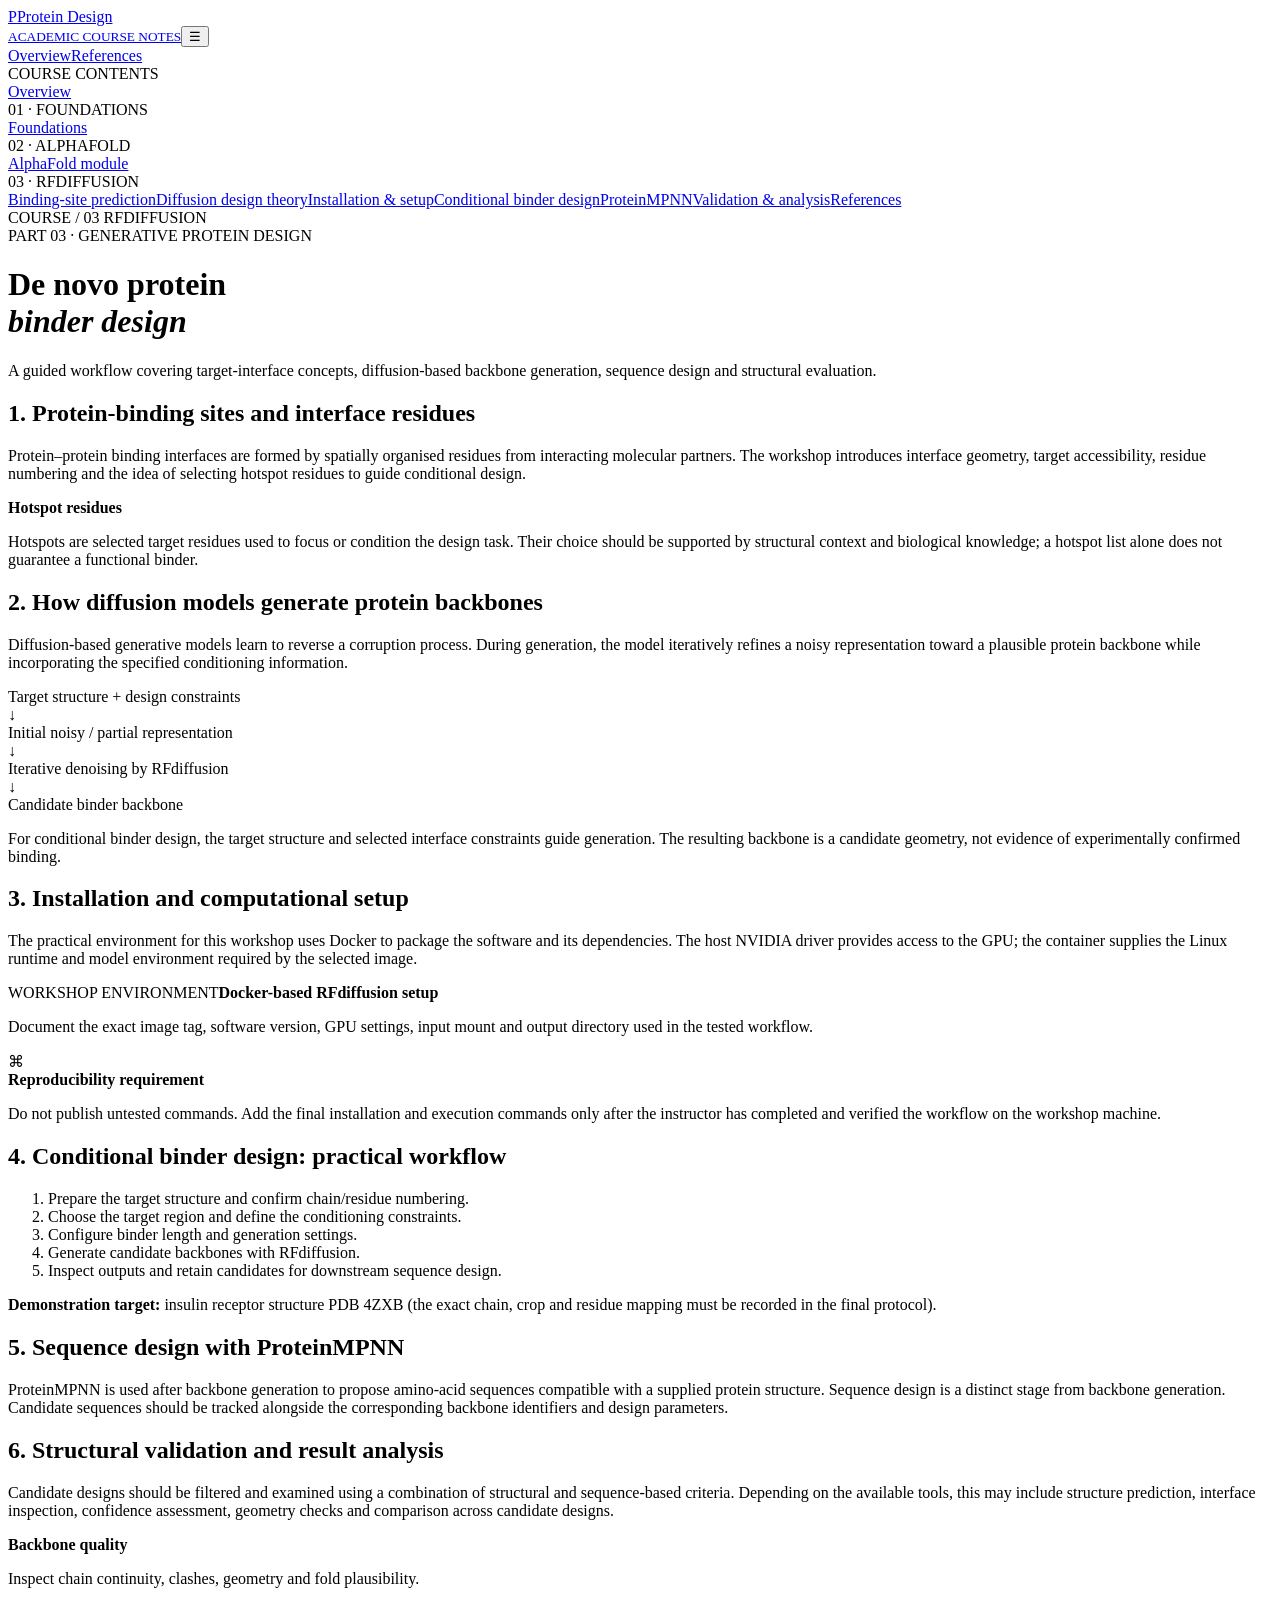
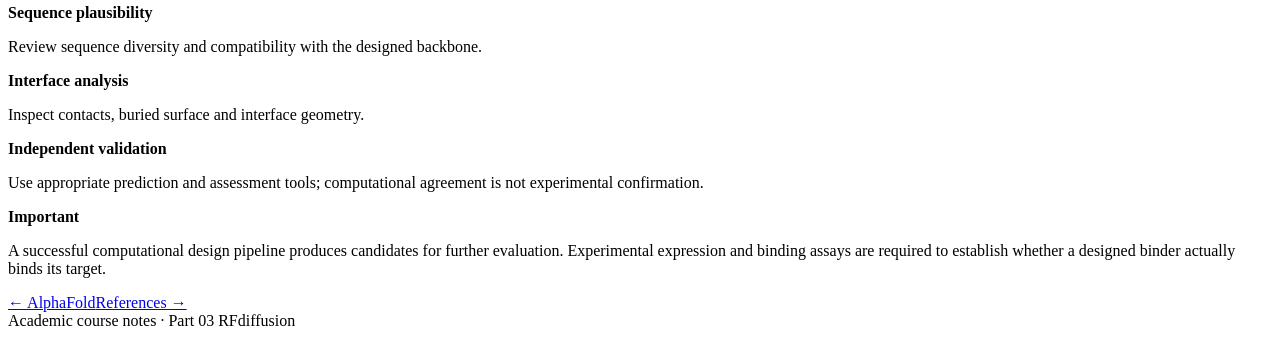
==== rfdiffusion.html @ d6a824b0 "Add files via upload" ====
<!doctype html>
<html lang="en"><head><meta charset="utf-8"><meta name="viewport" content="width=device-width, initial-scale=1"><title>RFdiffusion | Computational Protein Design</title><link rel="stylesheet" href="assets/style.css"></head>
<body><header class="topbar"><a class="brand" href="index.html"><span class="brand-mark">P</span><span>Protein Design<br><small>ACADEMIC COURSE NOTES</small></span></a><button class="menu-toggle" aria-label="Toggle navigation" aria-expanded="false">☰</button><nav class="top-links"><a href="index.html">Overview</a><a href="references.html">References</a></nav></header>
<div class="layout"><aside class="sidebar"><div class="side-label">COURSE CONTENTS</div><a class="side-link" href="index.html">Overview</a><div class="side-label">01 · FOUNDATIONS</div><a class="side-link" href="foundations.html">Foundations</a><div class="side-label">02 · ALPHAFOLD</div><a class="side-link" href="alphafold.html">AlphaFold module</a><div class="side-label">03 · RFDIFFUSION</div><a class="side-link active" href="#binding-sites">Binding-site prediction</a><a class="side-link" href="#theory">Diffusion design theory</a><a class="side-link" href="#setup">Installation & setup</a><a class="side-link" href="#binder-design">Conditional binder design</a><a class="side-link" href="#mpnn">ProteinMPNN</a><a class="side-link" href="#validation">Validation & analysis</a><a class="side-link" href="references.html">References</a></aside>
<main class="content"><div class="breadcrumb">COURSE / 03 RFDIFFUSION</div><div class="section-kicker">PART 03 · GENERATIVE PROTEIN DESIGN</div><h1>De novo protein<br><em>binder design</em></h1><p class="lead">A guided workflow covering target-interface concepts, diffusion-based backbone generation, sequence design and structural evaluation.</p>
<section id="binding-sites"><h2>1. Protein-binding sites and interface residues</h2><p>Protein–protein binding interfaces are formed by spatially organised residues from interacting molecular partners. The workshop introduces interface geometry, target accessibility, residue numbering and the idea of selecting hotspot residues to guide conditional design.</p><div class="callout"><strong>Hotspot residues</strong><p>Hotspots are selected target residues used to focus or condition the design task. Their choice should be supported by structural context and biological knowledge; a hotspot list alone does not guarantee a functional binder.</p></div></section>
<section id="theory"><h2>2. How diffusion models generate protein backbones</h2><p>Diffusion-based generative models learn to reverse a corruption process. During generation, the model iteratively refines a noisy representation toward a plausible protein backbone while incorporating the specified conditioning information.</p><div class="diagram"><div class="diagram-node">Target structure + design constraints</div><div class="diagram-down">↓</div><div class="diagram-node">Initial noisy / partial representation</div><div class="diagram-down">↓</div><div class="diagram-node accent-node">Iterative denoising by RFdiffusion</div><div class="diagram-down">↓</div><div class="diagram-node">Candidate binder backbone</div></div><p>For conditional binder design, the target structure and selected interface constraints guide generation. The resulting backbone is a candidate geometry, not evidence of experimentally confirmed binding.</p></section>
<section id="setup"><h2>3. Installation and computational setup</h2><p>The practical environment for this workshop uses Docker to package the software and its dependencies. The host NVIDIA driver provides access to the GPU; the container supplies the Linux runtime and model environment required by the selected image.</p><div class="resource-card"><div><span class="resource-label">WORKSHOP ENVIRONMENT</span><b>Docker-based RFdiffusion setup</b><p>Document the exact image tag, software version, GPU settings, input mount and output directory used in the tested workflow.</p></div><span class="resource-icon">⌘</span></div><div class="notice"><strong>Reproducibility requirement</strong><p>Do not publish untested commands. Add the final installation and execution commands only after the instructor has completed and verified the workflow on the workshop machine.</p></div></section>
<section id="binder-design"><h2>4. Conditional binder design: practical workflow</h2><ol><li>Prepare the target structure and confirm chain/residue numbering.</li><li>Choose the target region and define the conditioning constraints.</li><li>Configure binder length and generation settings.</li><li>Generate candidate backbones with RFdiffusion.</li><li>Inspect outputs and retain candidates for downstream sequence design.</li></ol><p><b>Demonstration target:</b> insulin receptor structure PDB 4ZXB (the exact chain, crop and residue mapping must be recorded in the final protocol).</p></section>
<section id="mpnn"><h2>5. Sequence design with ProteinMPNN</h2><p>ProteinMPNN is used after backbone generation to propose amino-acid sequences compatible with a supplied protein structure. Sequence design is a distinct stage from backbone generation. Candidate sequences should be tracked alongside the corresponding backbone identifiers and design parameters.</p></section>
<section id="validation"><h2>6. Structural validation and result analysis</h2><p>Candidate designs should be filtered and examined using a combination of structural and sequence-based criteria. Depending on the available tools, this may include structure prediction, interface inspection, confidence assessment, geometry checks and comparison across candidate designs.</p><div class="concept-grid"><div class="concept"><b>Backbone quality</b><p>Inspect chain continuity, clashes, geometry and fold plausibility.</p></div><div class="concept"><b>Sequence plausibility</b><p>Review sequence diversity and compatibility with the designed backbone.</p></div><div class="concept"><b>Interface analysis</b><p>Inspect contacts, buried surface and interface geometry.</p></div><div class="concept"><b>Independent validation</b><p>Use appropriate prediction and assessment tools; computational agreement is not experimental confirmation.</p></div></div></section>
<div class="notice"><strong>Important</strong><p>A successful computational design pipeline produces candidates for further evaluation. Experimental expression and binding assays are required to establish whether a designed binder actually binds its target.</p></div>
<div class="page-nav"><a href="alphafold.html">← AlphaFold</a><a href="references.html">References →</a></div><footer>Academic course notes · Part 03 <span>RFdiffusion</span></footer></main></div><script src="assets/site.js"></script></body></html>
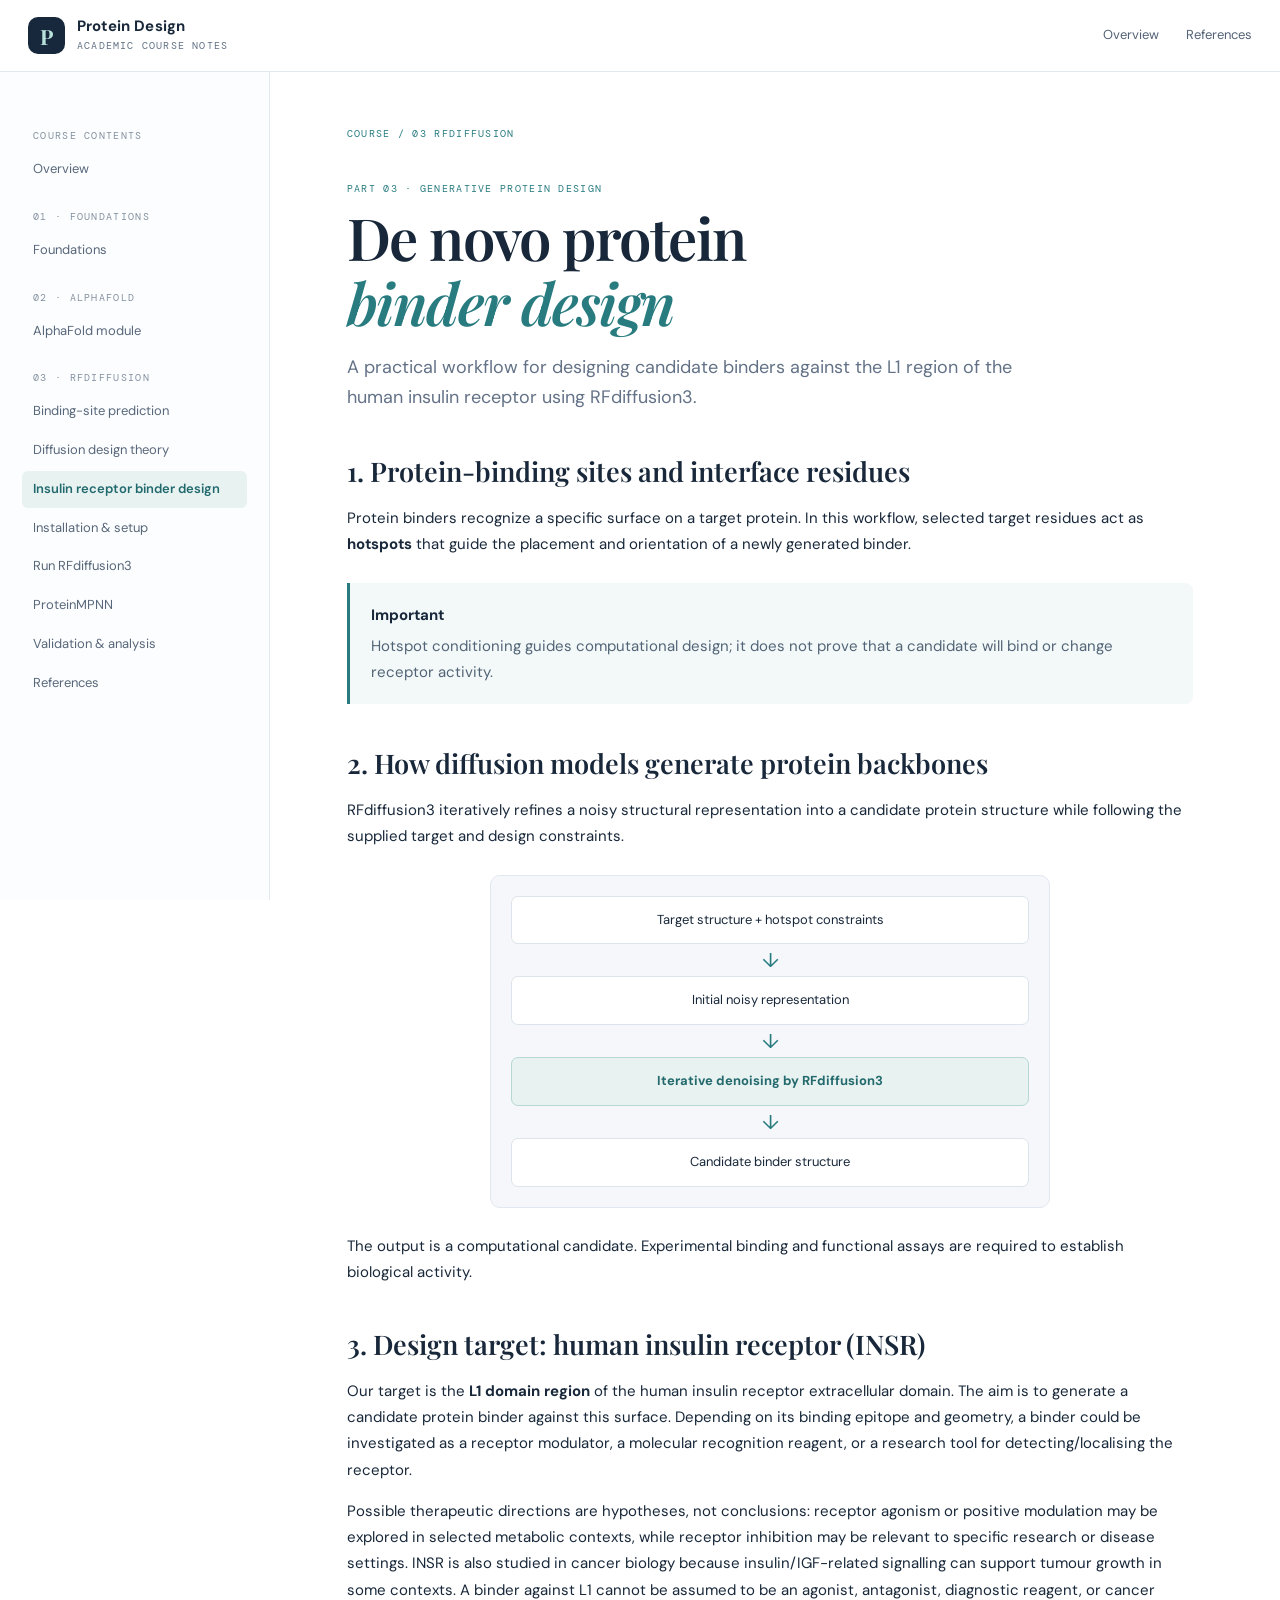
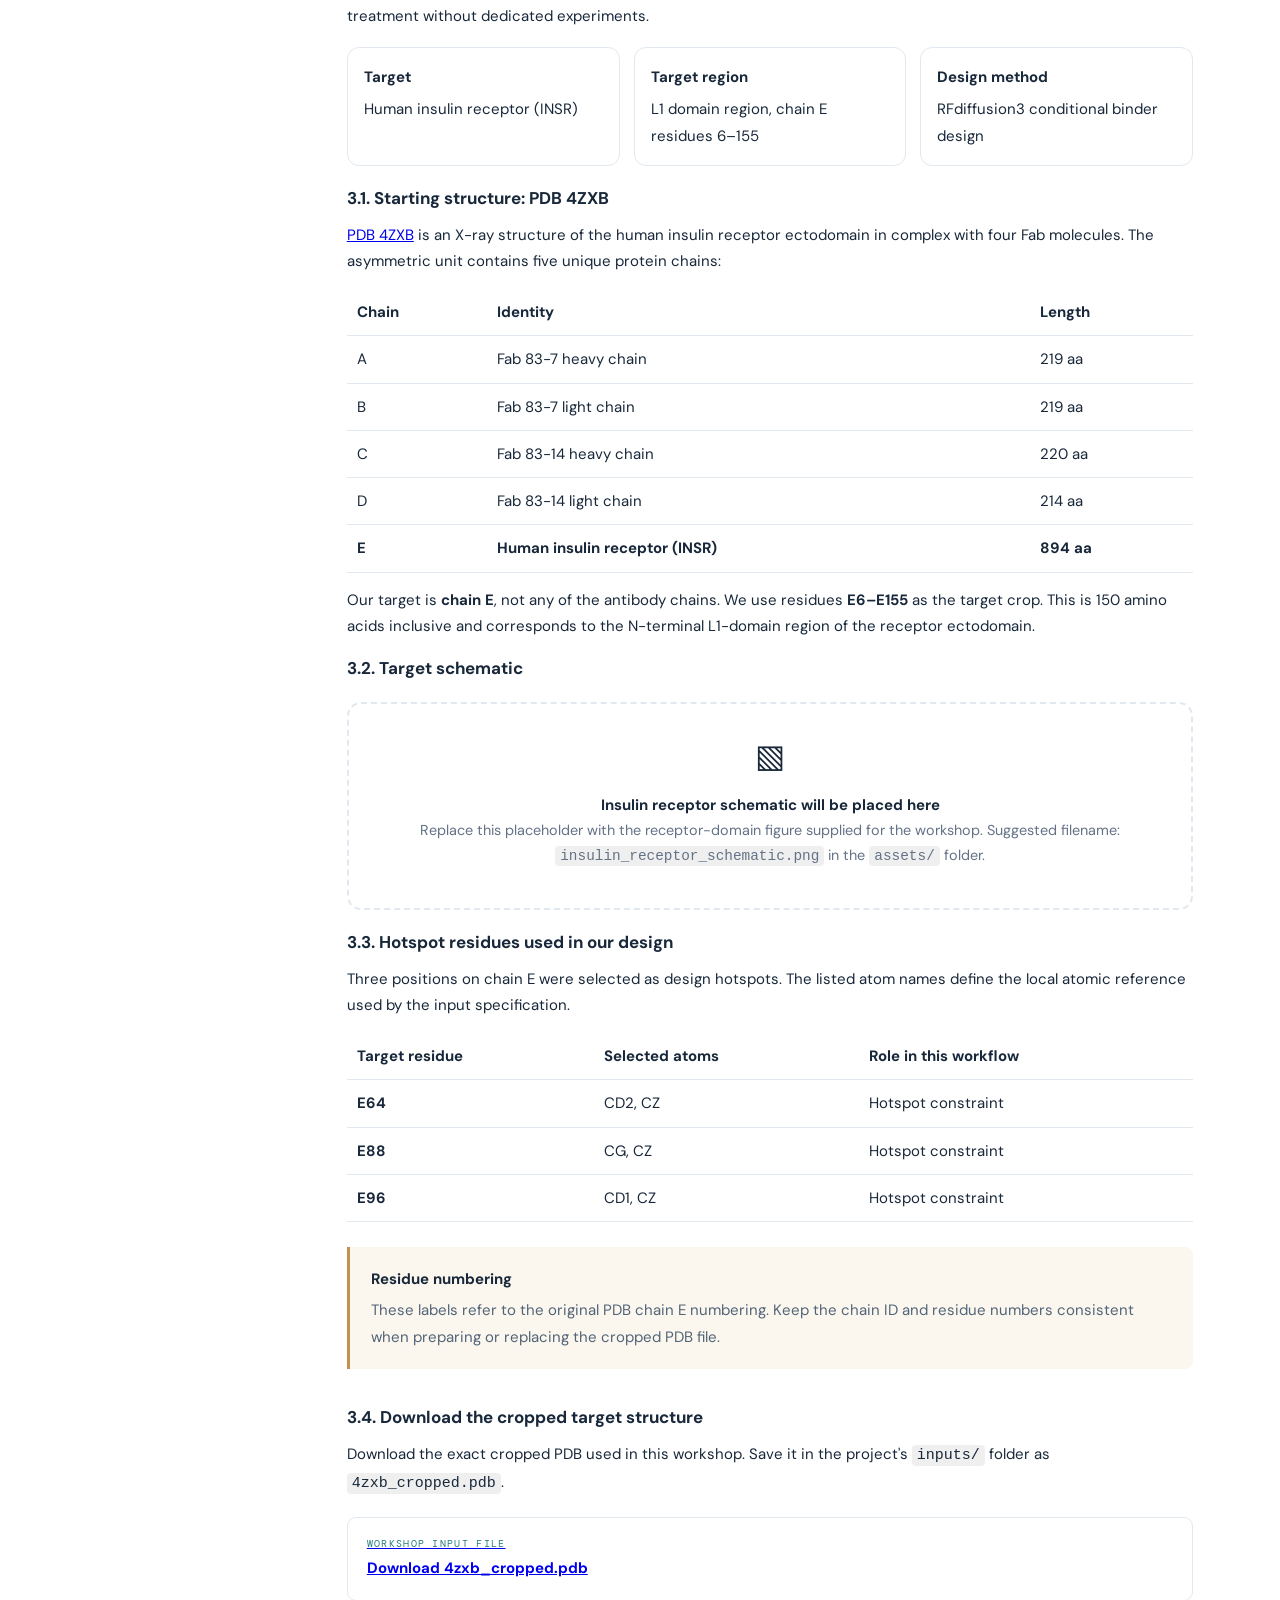
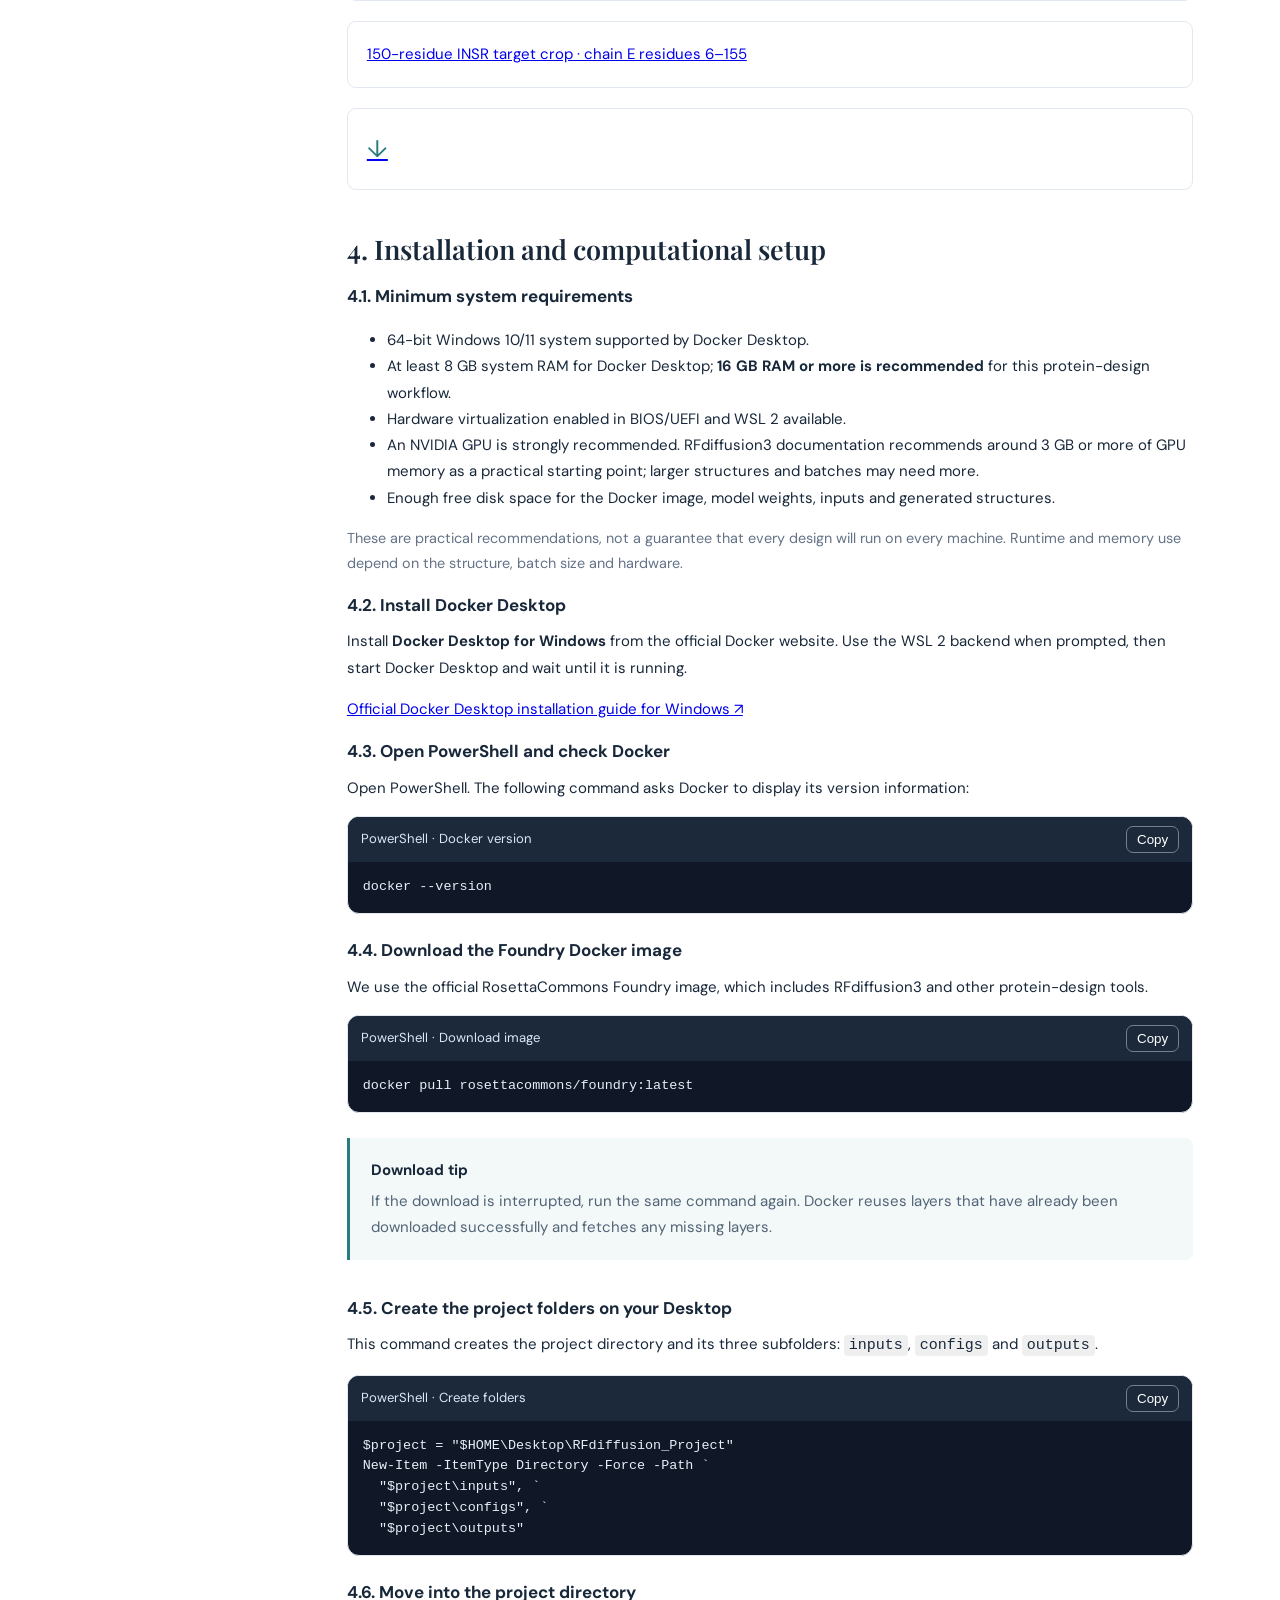
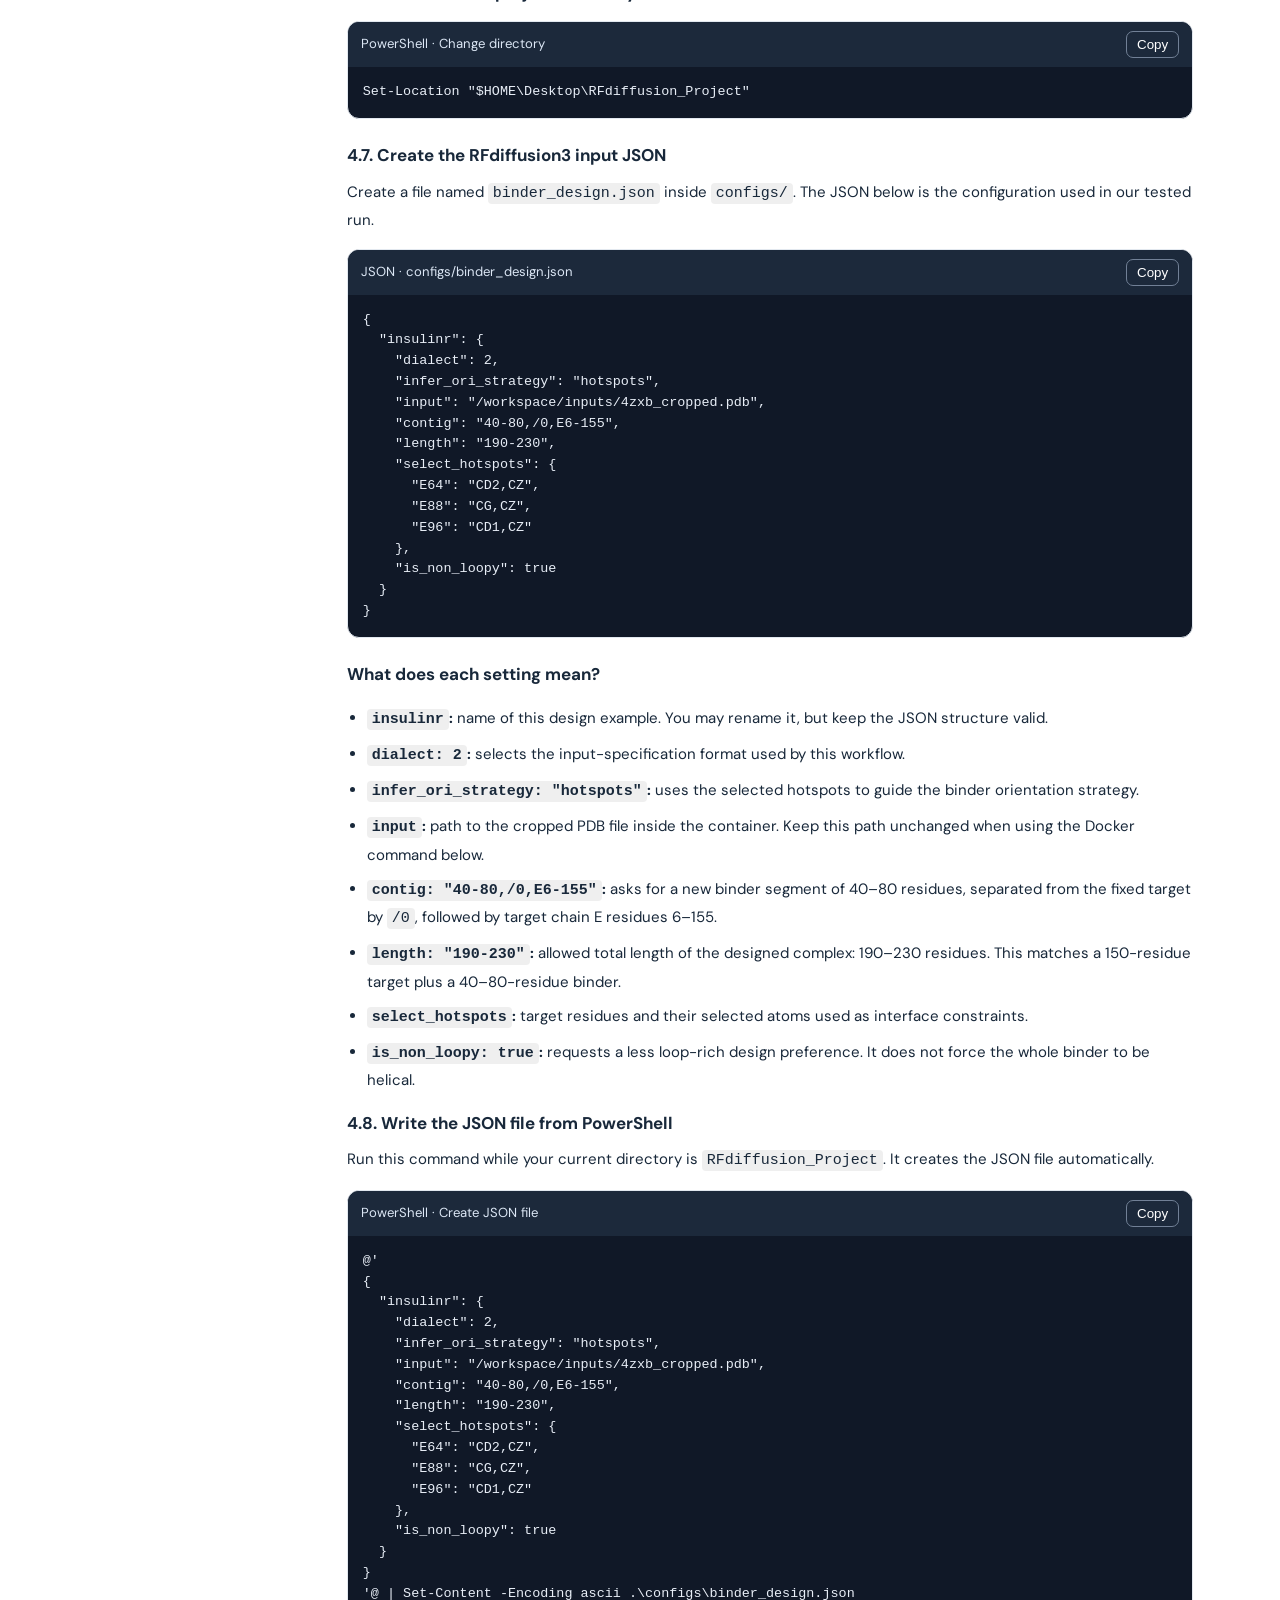
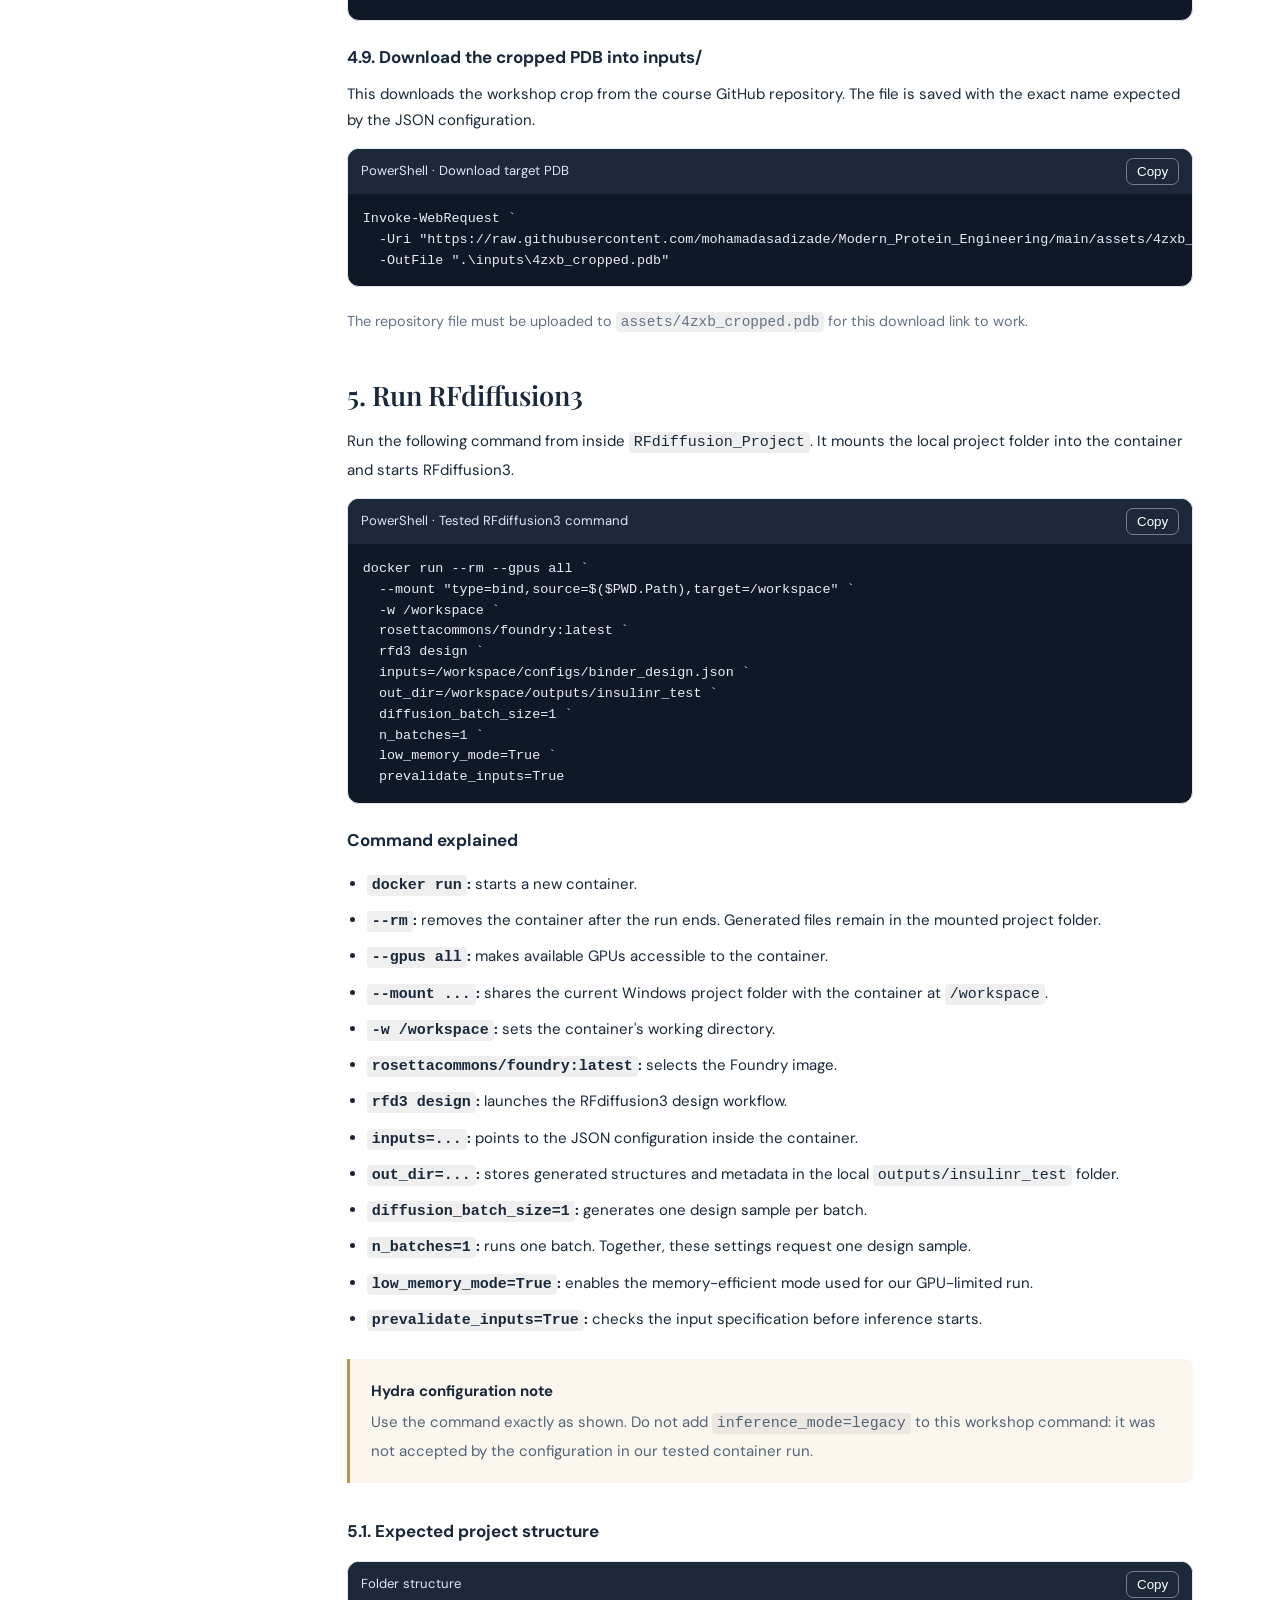
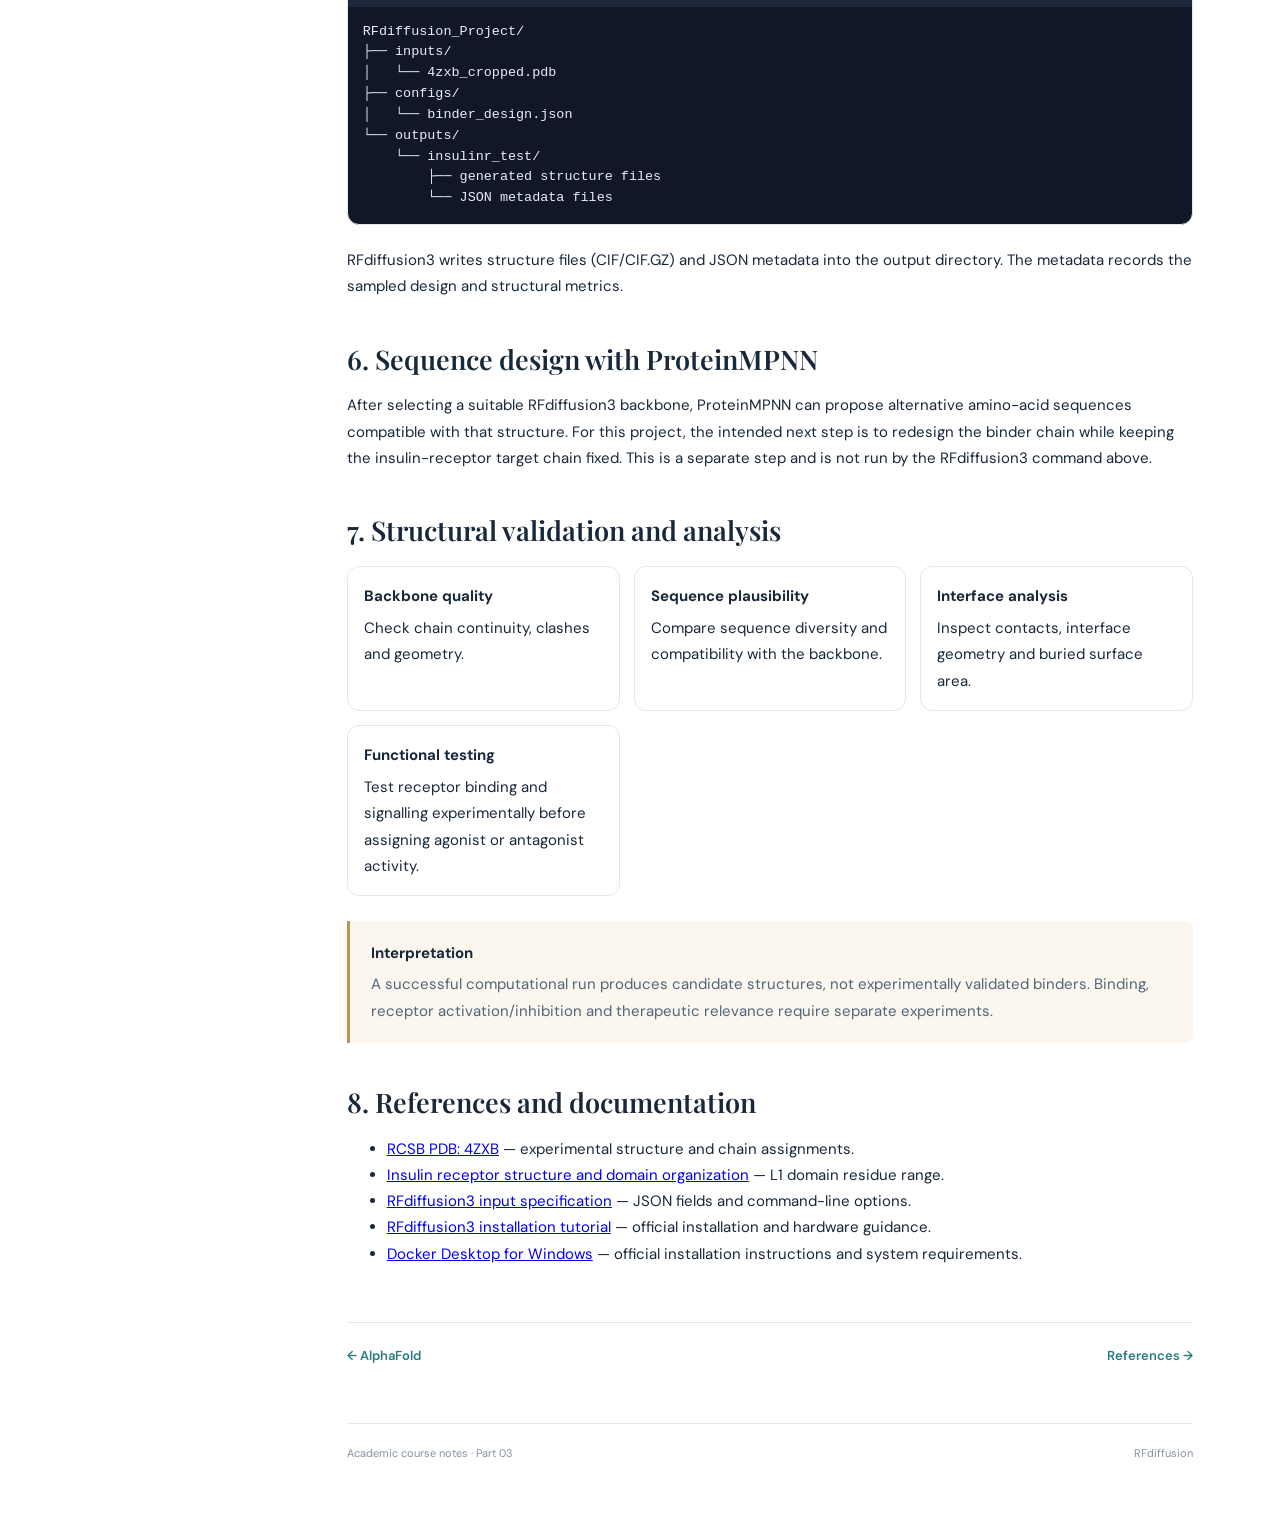
==== commit fa701deb: "Add files via upload" ====
--- a/rfdiffusion.html
+++ b/rfdiffusion.html
@@ -1,13 +1,312 @@
 <!doctype html>
-<html lang="en"><head><meta charset="utf-8"><meta name="viewport" content="width=device-width, initial-scale=1"><title>RFdiffusion | Computational Protein Design</title><link rel="stylesheet" href="assets/style.css"></head>
-<body><header class="topbar"><a class="brand" href="index.html"><span class="brand-mark">P</span><span>Protein Design<br><small>ACADEMIC COURSE NOTES</small></span></a><button class="menu-toggle" aria-label="Toggle navigation" aria-expanded="false">☰</button><nav class="top-links"><a href="index.html">Overview</a><a href="references.html">References</a></nav></header>
-<div class="layout"><aside class="sidebar"><div class="side-label">COURSE CONTENTS</div><a class="side-link" href="index.html">Overview</a><div class="side-label">01 · FOUNDATIONS</div><a class="side-link" href="foundations.html">Foundations</a><div class="side-label">02 · ALPHAFOLD</div><a class="side-link" href="alphafold.html">AlphaFold module</a><div class="side-label">03 · RFDIFFUSION</div><a class="side-link active" href="#binding-sites">Binding-site prediction</a><a class="side-link" href="#theory">Diffusion design theory</a><a class="side-link" href="#setup">Installation & setup</a><a class="side-link" href="#binder-design">Conditional binder design</a><a class="side-link" href="#mpnn">ProteinMPNN</a><a class="side-link" href="#validation">Validation & analysis</a><a class="side-link" href="references.html">References</a></aside>
-<main class="content"><div class="breadcrumb">COURSE / 03 RFDIFFUSION</div><div class="section-kicker">PART 03 · GENERATIVE PROTEIN DESIGN</div><h1>De novo protein<br><em>binder design</em></h1><p class="lead">A guided workflow covering target-interface concepts, diffusion-based backbone generation, sequence design and structural evaluation.</p>
-<section id="binding-sites"><h2>1. Protein-binding sites and interface residues</h2><p>Protein–protein binding interfaces are formed by spatially organised residues from interacting molecular partners. The workshop introduces interface geometry, target accessibility, residue numbering and the idea of selecting hotspot residues to guide conditional design.</p><div class="callout"><strong>Hotspot residues</strong><p>Hotspots are selected target residues used to focus or condition the design task. Their choice should be supported by structural context and biological knowledge; a hotspot list alone does not guarantee a functional binder.</p></div></section>
-<section id="theory"><h2>2. How diffusion models generate protein backbones</h2><p>Diffusion-based generative models learn to reverse a corruption process. During generation, the model iteratively refines a noisy representation toward a plausible protein backbone while incorporating the specified conditioning information.</p><div class="diagram"><div class="diagram-node">Target structure + design constraints</div><div class="diagram-down">↓</div><div class="diagram-node">Initial noisy / partial representation</div><div class="diagram-down">↓</div><div class="diagram-node accent-node">Iterative denoising by RFdiffusion</div><div class="diagram-down">↓</div><div class="diagram-node">Candidate binder backbone</div></div><p>For conditional binder design, the target structure and selected interface constraints guide generation. The resulting backbone is a candidate geometry, not evidence of experimentally confirmed binding.</p></section>
-<section id="setup"><h2>3. Installation and computational setup</h2><p>The practical environment for this workshop uses Docker to package the software and its dependencies. The host NVIDIA driver provides access to the GPU; the container supplies the Linux runtime and model environment required by the selected image.</p><div class="resource-card"><div><span class="resource-label">WORKSHOP ENVIRONMENT</span><b>Docker-based RFdiffusion setup</b><p>Document the exact image tag, software version, GPU settings, input mount and output directory used in the tested workflow.</p></div><span class="resource-icon">⌘</span></div><div class="notice"><strong>Reproducibility requirement</strong><p>Do not publish untested commands. Add the final installation and execution commands only after the instructor has completed and verified the workflow on the workshop machine.</p></div></section>
-<section id="binder-design"><h2>4. Conditional binder design: practical workflow</h2><ol><li>Prepare the target structure and confirm chain/residue numbering.</li><li>Choose the target region and define the conditioning constraints.</li><li>Configure binder length and generation settings.</li><li>Generate candidate backbones with RFdiffusion.</li><li>Inspect outputs and retain candidates for downstream sequence design.</li></ol><p><b>Demonstration target:</b> insulin receptor structure PDB 4ZXB (the exact chain, crop and residue mapping must be recorded in the final protocol).</p></section>
-<section id="mpnn"><h2>5. Sequence design with ProteinMPNN</h2><p>ProteinMPNN is used after backbone generation to propose amino-acid sequences compatible with a supplied protein structure. Sequence design is a distinct stage from backbone generation. Candidate sequences should be tracked alongside the corresponding backbone identifiers and design parameters.</p></section>
-<section id="validation"><h2>6. Structural validation and result analysis</h2><p>Candidate designs should be filtered and examined using a combination of structural and sequence-based criteria. Depending on the available tools, this may include structure prediction, interface inspection, confidence assessment, geometry checks and comparison across candidate designs.</p><div class="concept-grid"><div class="concept"><b>Backbone quality</b><p>Inspect chain continuity, clashes, geometry and fold plausibility.</p></div><div class="concept"><b>Sequence plausibility</b><p>Review sequence diversity and compatibility with the designed backbone.</p></div><div class="concept"><b>Interface analysis</b><p>Inspect contacts, buried surface and interface geometry.</p></div><div class="concept"><b>Independent validation</b><p>Use appropriate prediction and assessment tools; computational agreement is not experimental confirmation.</p></div></div></section>
-<div class="notice"><strong>Important</strong><p>A successful computational design pipeline produces candidates for further evaluation. Experimental expression and binding assays are required to establish whether a designed binder actually binds its target.</p></div>
-<div class="page-nav"><a href="alphafold.html">← AlphaFold</a><a href="references.html">References →</a></div><footer>Academic course notes · Part 03 <span>RFdiffusion</span></footer></main></div><script src="assets/site.js"></script></body></html>+<html lang="en">
+<head>
+<meta charset="utf-8">
+<meta name="viewport" content="width=device-width, initial-scale=1">
+<title>RFdiffusion | Computational Protein Design</title>
+<link rel="stylesheet" href="assets/style.css">
+<style>
+/* Page-specific additions; the site's shared stylesheet remains unchanged. */
+.protocol-grid{display:grid;grid-template-columns:repeat(auto-fit,minmax(220px,1fr));gap:14px;margin:18px 0}
+.protocol-card{padding:16px;border:1px solid var(--line,#dfe5ec);border-radius:12px;background:var(--surface,#fff)}
+.protocol-card strong{display:block;margin-bottom:6px}
+.code-panel{margin:14px 0 22px;border:1px solid var(--line,#dfe5ec);border-radius:12px;overflow:hidden;background:#101827;color:#e8eef7}
+.code-panel .code-head{display:flex;justify-content:space-between;align-items:center;gap:12px;padding:9px 13px;background:#1c293b;color:#dce7f5;font-size:.82rem}
+.code-panel button{border:1px solid #718096;border-radius:7px;padding:5px 10px;background:transparent;color:#fff;cursor:pointer}
+.code-panel pre{margin:0;padding:15px;overflow-x:auto;white-space:pre;font-size:.84rem;line-height:1.55}
+.code-panel code{font-family:Consolas,"Courier New",monospace}
+.explain-list{padding-left:20px}
+.explain-list li{margin:8px 0}
+.chain-table{width:100%;border-collapse:collapse;margin:14px 0}
+.chain-table th,.chain-table td{padding:10px;border-bottom:1px solid var(--line,#dfe5ec);text-align:left;vertical-align:top}
+.chain-table th{font-weight:700}
+.image-slot{margin:18px 0;padding:24px;border:2px dashed var(--line,#b8c3d1);border-radius:14px;text-align:center;background:var(--surface,#fff)}
+.image-slot .slot-icon{font-size:2rem;margin-bottom:8px}
+.step-number{display:inline-grid;place-items:center;width:26px;height:26px;border-radius:50%;background:var(--accent,#315f9b);color:white;font-size:.82rem;margin-right:8px}
+.small-note{font-size:.9rem;color:var(--muted,#64748b)}
+.inline-code{font-family:Consolas,monospace;background:rgba(127,127,127,.12);padding:2px 5px;border-radius:4px}
+@media(max-width:700px){.chain-table{font-size:.88rem}.chain-table th,.chain-table td{padding:7px}.code-panel pre{font-size:.77rem}}
+</style>
+</head>
+<body>
+<header class="topbar">
+  <a class="brand" href="index.html"><span class="brand-mark">P</span><span>Protein Design<br><small>ACADEMIC COURSE NOTES</small></span></a>
+  <button class="menu-toggle" aria-label="Toggle navigation" aria-expanded="false">☰</button>
+  <nav class="top-links"><a href="index.html">Overview</a><a href="references.html">References</a></nav>
+</header>
+<div class="layout">
+<aside class="sidebar">
+  <div class="side-label">COURSE CONTENTS</div><a class="side-link" href="index.html">Overview</a>
+  <div class="side-label">01 · FOUNDATIONS</div><a class="side-link" href="foundations.html">Foundations</a>
+  <div class="side-label">02 · ALPHAFOLD</div><a class="side-link" href="alphafold.html">AlphaFold module</a>
+  <div class="side-label">03 · RFDIFFUSION</div>
+  <a class="side-link" href="#binding-sites">Binding-site prediction</a>
+  <a class="side-link" href="#theory">Diffusion design theory</a>
+  <a class="side-link active" href="#target">Insulin receptor binder design</a>
+  <a class="side-link" href="#setup">Installation & setup</a>
+  <a class="side-link" href="#run">Run RFdiffusion3</a>
+  <a class="side-link" href="#mpnn">ProteinMPNN</a>
+  <a class="side-link" href="#validation">Validation & analysis</a>
+  <a class="side-link" href="references.html">References</a>
+</aside>
+
+<main class="content">
+<div class="breadcrumb">COURSE / 03 RFDIFFUSION</div>
+<div class="section-kicker">PART 03 · GENERATIVE PROTEIN DESIGN</div>
+<h1>De novo protein<br><em>binder design</em></h1>
+<p class="lead">A practical workflow for designing candidate binders against the L1 region of the human insulin receptor using RFdiffusion3.</p>
+
+<section id="binding-sites">
+<h2>1. Protein-binding sites and interface residues</h2>
+<p>Protein binders recognize a specific surface on a target protein. In this workflow, selected target residues act as <b>hotspots</b> that guide the placement and orientation of a newly generated binder.</p>
+<div class="callout"><strong>Important</strong><p>Hotspot conditioning guides computational design; it does not prove that a candidate will bind or change receptor activity.</p></div>
+</section>
+
+<section id="theory">
+<h2>2. How diffusion models generate protein backbones</h2>
+<p>RFdiffusion3 iteratively refines a noisy structural representation into a candidate protein structure while following the supplied target and design constraints.</p>
+<div class="diagram">
+  <div class="diagram-node">Target structure + hotspot constraints</div><div class="diagram-down">↓</div>
+  <div class="diagram-node">Initial noisy representation</div><div class="diagram-down">↓</div>
+  <div class="diagram-node accent-node">Iterative denoising by RFdiffusion3</div><div class="diagram-down">↓</div>
+  <div class="diagram-node">Candidate binder structure</div>
+</div>
+<p>The output is a computational candidate. Experimental binding and functional assays are required to establish biological activity.</p>
+</section>
+
+<section id="target">
+<h2>3. Design target: human insulin receptor (INSR)</h2>
+<p>Our target is the <b>L1 domain region</b> of the human insulin receptor extracellular domain. The aim is to generate a candidate protein binder against this surface. Depending on its binding epitope and geometry, a binder could be investigated as a receptor modulator, a molecular recognition reagent, or a research tool for detecting/localising the receptor.</p>
+<p>Possible therapeutic directions are hypotheses, not conclusions: receptor agonism or positive modulation may be explored in selected metabolic contexts, while receptor inhibition may be relevant to specific research or disease settings. INSR is also studied in cancer biology because insulin/IGF-related signalling can support tumour growth in some contexts. A binder against L1 cannot be assumed to be an agonist, antagonist, diagnostic reagent, or cancer treatment without dedicated experiments.</p>
+
+<div class="protocol-grid">
+  <div class="protocol-card"><strong>Target</strong>Human insulin receptor (INSR)</div>
+  <div class="protocol-card"><strong>Target region</strong>L1 domain region, chain E residues 6–155</div>
+  <div class="protocol-card"><strong>Design method</strong>RFdiffusion3 conditional binder design</div>
+</div>
+
+<h3>3.1. Starting structure: PDB 4ZXB</h3>
+<p><a href="https://www.rcsb.org/structure/4ZXB" target="_blank" rel="noopener">PDB 4ZXB</a> is an X-ray structure of the human insulin receptor ectodomain in complex with four Fab molecules. The asymmetric unit contains five unique protein chains:</p>
+<table class="chain-table">
+<thead><tr><th>Chain</th><th>Identity</th><th>Length</th></tr></thead>
+<tbody>
+<tr><td>A</td><td>Fab 83-7 heavy chain</td><td>219 aa</td></tr>
+<tr><td>B</td><td>Fab 83-7 light chain</td><td>219 aa</td></tr>
+<tr><td>C</td><td>Fab 83-14 heavy chain</td><td>220 aa</td></tr>
+<tr><td>D</td><td>Fab 83-14 light chain</td><td>214 aa</td></tr>
+<tr><td><b>E</b></td><td><b>Human insulin receptor (INSR)</b></td><td><b>894 aa</b></td></tr>
+</tbody>
+</table>
+<p>Our target is <b>chain E</b>, not any of the antibody chains. We use residues <b>E6–E155</b> as the target crop. This is 150 amino acids inclusive and corresponds to the N-terminal L1-domain region of the receptor ectodomain.</p>
+
+<h3>3.2. Target schematic</h3>
+<div class="image-slot">
+  <div class="slot-icon">▧</div>
+  <strong>Insulin receptor schematic will be placed here</strong>
+  <p class="small-note">Replace this placeholder with the receptor-domain figure supplied for the workshop. Suggested filename: <span class="inline-code">insulin_receptor_schematic.png</span> in the <span class="inline-code">assets/</span> folder.</p>
+</div>
+
+<h3>3.3. Hotspot residues used in our design</h3>
+<p>Three positions on chain E were selected as design hotspots. The listed atom names define the local atomic reference used by the input specification.</p>
+<table class="chain-table">
+<thead><tr><th>Target residue</th><th>Selected atoms</th><th>Role in this workflow</th></tr></thead>
+<tbody>
+<tr><td><b>E64</b></td><td>CD2, CZ</td><td>Hotspot constraint</td></tr>
+<tr><td><b>E88</b></td><td>CG, CZ</td><td>Hotspot constraint</td></tr>
+<tr><td><b>E96</b></td><td>CD1, CZ</td><td>Hotspot constraint</td></tr>
+</tbody>
+</table>
+<div class="notice"><strong>Residue numbering</strong><p>These labels refer to the original PDB chain E numbering. Keep the chain ID and residue numbers consistent when preparing or replacing the cropped PDB file.</p></div>
+
+<h3>3.4. Download the cropped target structure</h3>
+<p>Download the exact cropped PDB used in this workshop. Save it in the project's <span class="inline-code">inputs/</span> folder as <span class="inline-code">4zxb_cropped.pdb</span>.</p>
+<p><a class="resource-card" href="assets/4zxb_cropped.pdb" download><span><span class="resource-label">WORKSHOP INPUT FILE</span><b>Download 4zxb_cropped.pdb</b><p>150-residue INSR target crop · chain E residues 6–155</p></span><span class="resource-icon">↓</span></a></p>
+</section>
+
+<section id="setup">
+<h2>4. Installation and computational setup</h2>
+<h3>4.1. Minimum system requirements</h3>
+<ul>
+<li>64-bit Windows 10/11 system supported by Docker Desktop.</li>
+<li>At least 8 GB system RAM for Docker Desktop; <b>16 GB RAM or more is recommended</b> for this protein-design workflow.</li>
+<li>Hardware virtualization enabled in BIOS/UEFI and WSL 2 available.</li>
+<li>An NVIDIA GPU is strongly recommended. RFdiffusion3 documentation recommends around 3 GB or more of GPU memory as a practical starting point; larger structures and batches may need more.</li>
+<li>Enough free disk space for the Docker image, model weights, inputs and generated structures.</li>
+</ul>
+<p class="small-note">These are practical recommendations, not a guarantee that every design will run on every machine. Runtime and memory use depend on the structure, batch size and hardware.</p>
+
+<h3>4.2. Install Docker Desktop</h3>
+<p>Install <b>Docker Desktop for Windows</b> from the official Docker website. Use the WSL 2 backend when prompted, then start Docker Desktop and wait until it is running.</p>
+<p><a href="https://docs.docker.com/desktop/setup/install/windows-install/" target="_blank" rel="noopener">Official Docker Desktop installation guide for Windows ↗</a></p>
+
+<h3>4.3. Open PowerShell and check Docker</h3>
+<p>Open PowerShell. The following command asks Docker to display its version information:</p>
+<div class="code-panel"><div class="code-head"><span>PowerShell · Docker version</span><button type="button" class="copy-code">Copy</button></div><pre><code>docker --version</code></pre></div>
+
+<h3>4.4. Download the Foundry Docker image</h3>
+<p>We use the official RosettaCommons Foundry image, which includes RFdiffusion3 and other protein-design tools.</p>
+<div class="code-panel"><div class="code-head"><span>PowerShell · Download image</span><button type="button" class="copy-code">Copy</button></div><pre><code>docker pull rosettacommons/foundry:latest</code></pre></div>
+<div class="callout"><strong>Download tip</strong><p>If the download is interrupted, run the same command again. Docker reuses layers that have already been downloaded successfully and fetches any missing layers.</p></div>
+
+<h3>4.5. Create the project folders on your Desktop</h3>
+<p>This command creates the project directory and its three subfolders: <span class="inline-code">inputs</span>, <span class="inline-code">configs</span> and <span class="inline-code">outputs</span>.</p>
+<div class="code-panel"><div class="code-head"><span>PowerShell · Create folders</span><button type="button" class="copy-code">Copy</button></div><pre><code>$project = "$HOME\Desktop\RFdiffusion_Project"
+New-Item -ItemType Directory -Force -Path `
+  "$project\inputs", `
+  "$project\configs", `
+  "$project\outputs"</code></pre></div>
+
+<h3>4.6. Move into the project directory</h3>
+<div class="code-panel"><div class="code-head"><span>PowerShell · Change directory</span><button type="button" class="copy-code">Copy</button></div><pre><code>Set-Location "$HOME\Desktop\RFdiffusion_Project"</code></pre></div>
+
+<h3>4.7. Create the RFdiffusion3 input JSON</h3>
+<p>Create a file named <span class="inline-code">binder_design.json</span> inside <span class="inline-code">configs/</span>. The JSON below is the configuration used in our tested run.</p>
+<div class="code-panel"><div class="code-head"><span>JSON · configs/binder_design.json</span><button type="button" class="copy-code">Copy</button></div><pre><code>{
+  "insulinr": {
+    "dialect": 2,
+    "infer_ori_strategy": "hotspots",
+    "input": "/workspace/inputs/4zxb_cropped.pdb",
+    "contig": "40-80,/0,E6-155",
+    "length": "190-230",
+    "select_hotspots": {
+      "E64": "CD2,CZ",
+      "E88": "CG,CZ",
+      "E96": "CD1,CZ"
+    },
+    "is_non_loopy": true
+  }
+}</code></pre></div>
+
+<h3>What does each setting mean?</h3>
+<ul class="explain-list">
+<li><b><span class="inline-code">insulinr</span>:</b> name of this design example. You may rename it, but keep the JSON structure valid.</li>
+<li><b><span class="inline-code">dialect: 2</span>:</b> selects the input-specification format used by this workflow.</li>
+<li><b><span class="inline-code">infer_ori_strategy: "hotspots"</span>:</b> uses the selected hotspots to guide the binder orientation strategy.</li>
+<li><b><span class="inline-code">input</span>:</b> path to the cropped PDB file inside the container. Keep this path unchanged when using the Docker command below.</li>
+<li><b><span class="inline-code">contig: "40-80,/0,E6-155"</span>:</b> asks for a new binder segment of 40–80 residues, separated from the fixed target by <span class="inline-code">/0</span>, followed by target chain E residues 6–155.</li>
+<li><b><span class="inline-code">length: "190-230"</span>:</b> allowed total length of the designed complex: 190–230 residues. This matches a 150-residue target plus a 40–80-residue binder.</li>
+<li><b><span class="inline-code">select_hotspots</span>:</b> target residues and their selected atoms used as interface constraints.</li>
+<li><b><span class="inline-code">is_non_loopy: true</span>:</b> requests a less loop-rich design preference. It does not force the whole binder to be helical.</li>
+</ul>
+
+<h3>4.8. Write the JSON file from PowerShell</h3>
+<p>Run this command while your current directory is <span class="inline-code">RFdiffusion_Project</span>. It creates the JSON file automatically.</p>
+<div class="code-panel"><div class="code-head"><span>PowerShell · Create JSON file</span><button type="button" class="copy-code">Copy</button></div><pre><code>@'
+{
+  "insulinr": {
+    "dialect": 2,
+    "infer_ori_strategy": "hotspots",
+    "input": "/workspace/inputs/4zxb_cropped.pdb",
+    "contig": "40-80,/0,E6-155",
+    "length": "190-230",
+    "select_hotspots": {
+      "E64": "CD2,CZ",
+      "E88": "CG,CZ",
+      "E96": "CD1,CZ"
+    },
+    "is_non_loopy": true
+  }
+}
+'@ | Set-Content -Encoding ascii .\configs\binder_design.json</code></pre></div>
+
+<h3>4.9. Download the cropped PDB into inputs/</h3>
+<p>This downloads the workshop crop from the course GitHub repository. The file is saved with the exact name expected by the JSON configuration.</p>
+<div class="code-panel"><div class="code-head"><span>PowerShell · Download target PDB</span><button type="button" class="copy-code">Copy</button></div><pre><code>Invoke-WebRequest `
+  -Uri "https://raw.githubusercontent.com/mohamadasadizade/Modern_Protein_Engineering/main/assets/4zxb_cropped.pdb" `
+  -OutFile ".\inputs\4zxb_cropped.pdb"</code></pre></div>
+<p class="small-note">The repository file must be uploaded to <span class="inline-code">assets/4zxb_cropped.pdb</span> for this download link to work.</p>
+</section>
+
+<section id="run">
+<h2>5. Run RFdiffusion3</h2>
+<p>Run the following command from inside <span class="inline-code">RFdiffusion_Project</span>. It mounts the local project folder into the container and starts RFdiffusion3.</p>
+<div class="code-panel"><div class="code-head"><span>PowerShell · Tested RFdiffusion3 command</span><button type="button" class="copy-code">Copy</button></div><pre><code>docker run --rm --gpus all `
+  --mount "type=bind,source=$($PWD.Path),target=/workspace" `
+  -w /workspace `
+  rosettacommons/foundry:latest `
+  rfd3 design `
+  inputs=/workspace/configs/binder_design.json `
+  out_dir=/workspace/outputs/insulinr_test `
+  diffusion_batch_size=1 `
+  n_batches=1 `
+  low_memory_mode=True `
+  prevalidate_inputs=True</code></pre></div>
+
+<h3>Command explained</h3>
+<ul class="explain-list">
+<li><b><span class="inline-code">docker run</span>:</b> starts a new container.</li>
+<li><b><span class="inline-code">--rm</span>:</b> removes the container after the run ends. Generated files remain in the mounted project folder.</li>
+<li><b><span class="inline-code">--gpus all</span>:</b> makes available GPUs accessible to the container.</li>
+<li><b><span class="inline-code">--mount ...</span>:</b> shares the current Windows project folder with the container at <span class="inline-code">/workspace</span>.</li>
+<li><b><span class="inline-code">-w /workspace</span>:</b> sets the container's working directory.</li>
+<li><b><span class="inline-code">rosettacommons/foundry:latest</span>:</b> selects the Foundry image.</li>
+<li><b><span class="inline-code">rfd3 design</span>:</b> launches the RFdiffusion3 design workflow.</li>
+<li><b><span class="inline-code">inputs=...</span>:</b> points to the JSON configuration inside the container.</li>
+<li><b><span class="inline-code">out_dir=...</span>:</b> stores generated structures and metadata in the local <span class="inline-code">outputs/insulinr_test</span> folder.</li>
+<li><b><span class="inline-code">diffusion_batch_size=1</span>:</b> generates one design sample per batch.</li>
+<li><b><span class="inline-code">n_batches=1</span>:</b> runs one batch. Together, these settings request one design sample.</li>
+<li><b><span class="inline-code">low_memory_mode=True</span>:</b> enables the memory-efficient mode used for our GPU-limited run.</li>
+<li><b><span class="inline-code">prevalidate_inputs=True</span>:</b> checks the input specification before inference starts.</li>
+</ul>
+<div class="notice"><strong>Hydra configuration note</strong><p>Use the command exactly as shown. Do not add <span class="inline-code">inference_mode=legacy</span> to this workshop command: it was not accepted by the configuration in our tested container run.</p></div>
+
+<h3>5.1. Expected project structure</h3>
+<div class="code-panel"><div class="code-head"><span>Folder structure</span><button type="button" class="copy-code">Copy</button></div><pre><code>RFdiffusion_Project/
+├── inputs/
+│   └── 4zxb_cropped.pdb
+├── configs/
+│   └── binder_design.json
+└── outputs/
+    └── insulinr_test/
+        ├── generated structure files
+        └── JSON metadata files</code></pre></div>
+<p>RFdiffusion3 writes structure files (CIF/CIF.GZ) and JSON metadata into the output directory. The metadata records the sampled design and structural metrics.</p>
+</section>
+
+<section id="mpnn">
+<h2>6. Sequence design with ProteinMPNN</h2>
+<p>After selecting a suitable RFdiffusion3 backbone, ProteinMPNN can propose alternative amino-acid sequences compatible with that structure. For this project, the intended next step is to redesign the binder chain while keeping the insulin-receptor target chain fixed. This is a separate step and is not run by the RFdiffusion3 command above.</p>
+</section>
+
+<section id="validation">
+<h2>7. Structural validation and analysis</h2>
+<div class="protocol-grid">
+  <div class="protocol-card"><strong>Backbone quality</strong>Check chain continuity, clashes and geometry.</div>
+  <div class="protocol-card"><strong>Sequence plausibility</strong>Compare sequence diversity and compatibility with the backbone.</div>
+  <div class="protocol-card"><strong>Interface analysis</strong>Inspect contacts, interface geometry and buried surface area.</div>
+  <div class="protocol-card"><strong>Functional testing</strong>Test receptor binding and signalling experimentally before assigning agonist or antagonist activity.</div>
+</div>
+<div class="notice"><strong>Interpretation</strong><p>A successful computational run produces candidate structures, not experimentally validated binders. Binding, receptor activation/inhibition and therapeutic relevance require separate experiments.</p></div>
+</section>
+
+<section id="protocol-references">
+<h2>8. References and documentation</h2>
+<ul>
+<li><a href="https://www.rcsb.org/structure/4ZXB" target="_blank" rel="noopener">RCSB PDB: 4ZXB</a> — experimental structure and chain assignments.</li>
+<li><a href="https://www.ncbi.nlm.nih.gov/books/NBK279029/" target="_blank" rel="noopener">Insulin receptor structure and domain organization</a> — L1 domain residue range.</li>
+<li><a href="https://github.com/RosettaCommons/foundry/blob/production/models/rfd3/docs/input.md" target="_blank" rel="noopener">RFdiffusion3 input specification</a> — JSON fields and command-line options.</li>
+<li><a href="https://github.com/RosettaCommons/foundry/blob/production/models/rfd3/docs/tutorials/RFdiffusion3_installation_tutorial.md" target="_blank" rel="noopener">RFdiffusion3 installation tutorial</a> — official installation and hardware guidance.</li>
+<li><a href="https://docs.docker.com/desktop/setup/install/windows-install/" target="_blank" rel="noopener">Docker Desktop for Windows</a> — official installation instructions and system requirements.</li>
+</ul>
+</section>
+<div class="page-nav"><a href="alphafold.html">← AlphaFold</a><a href="references.html">References →</a></div>
+<footer>Academic course notes · Part 03 <span>RFdiffusion</span></footer>
+</main>
+</div>
+<script src="assets/site.js"></script>
+<script>
+document.querySelectorAll('.copy-code').forEach(function(button){
+  button.addEventListener('click', async function(){
+    const code = button.closest('.code-panel').querySelector('code').innerText;
+    try {
+      await navigator.clipboard.writeText(code);
+      const old = button.textContent; button.textContent = 'Copied!';
+      setTimeout(function(){ button.textContent = old; }, 1400);
+    } catch (error) {
+      button.textContent = 'Select and copy';
+    }
+  });
+});
+</script>
+</body>
+</html>
--- a/assets/style.css
+++ b/assets/style.css
@@ -0,0 +1,5 @@
+@import url('https://fonts.googleapis.com/css2?family=DM+Mono:wght@400;500&family=DM+Sans:wght@400;500;600;700&family=Playfair+Display:ital,wght@0,600;0,700;1,600;1,700&display=swap');
+:root{--ink:#18283a;--muted:#637286;--line:#e2e8ef;--paper:#fff;--wash:#f5f7fa;--teal:#287c80;--teal-light:#e7f2f1;--navy:#17283c}
+*{box-sizing:border-box}html{scroll-behavior:smooth}body{margin:0;background:var(--paper);color:var(--ink);font:15px/1.75 'DM Sans',sans-serif}.topbar{height:72px;display:flex;align-items:center;justify-content:space-between;padding:0 max(28px,calc((100vw - 1440px)/2));border-bottom:1px solid var(--line);background:#fff;position:sticky;top:0;z-index:10}.brand{display:flex;align-items:center;gap:12px;text-decoration:none;color:var(--ink);font-weight:700;line-height:1.15;letter-spacing:.01em}.brand small{font:10px 'DM Mono',monospace;letter-spacing:.12em;color:var(--muted)}.brand-mark{width:37px;height:37px;border-radius:10px;background:var(--navy);color:#b8e1dc;display:grid;place-items:center;font:700 21px 'Playfair Display',serif}.top-links{display:flex;align-items:center;gap:27px}.top-links a{color:#536276;text-decoration:none;font-size:13px}.top-links a:hover,.github-link{color:var(--teal)!important}.menu-toggle{display:none;border:0;background:none;font-size:23px;color:var(--ink)}.layout{max-width:1440px;margin:auto;display:grid;grid-template-columns:270px minmax(0,1fr);min-height:calc(100vh - 72px)}.sidebar{border-right:1px solid var(--line);padding:35px 22px;position:sticky;top:72px;height:calc(100vh - 72px);overflow:auto;background:#fcfdfe}.side-label,.eyebrow,.section-kicker,.breadcrumb,.resource-label{font:10px 'DM Mono',monospace;letter-spacing:.13em;color:#8491a0}.side-label{margin:22px 0 9px 11px}.side-link{display:block;padding:7px 11px;border-radius:6px;color:#58677a;text-decoration:none;font-size:13px;margin:2px 0}.side-link:hover{background:#edf3f5;color:var(--teal)}.side-link.active{background:var(--teal-light);color:#21696d;font-weight:600}.content{max-width:1000px;width:100%;padding:55px clamp(28px,6vw,88px) 35px}.eyebrow,.breadcrumb{margin-bottom:18px}h1,h2,h3,p{margin-top:0}h1{font:600 clamp(38px,5vw,58px)/1.12 'Playfair Display',serif;letter-spacing:-.025em;margin-bottom:18px}h1 em{color:var(--teal);font-weight:600}h2{font:600 27px/1.25 'Playfair Display',serif;margin:0 0 16px}h3{font-size:17px;margin-bottom:8px}.lead{font-size:18px;line-height:1.65;color:#637286;max-width:720px;margin-bottom:30px}.hero-art{height:250px;border-radius:13px;margin:28px 0 32px;position:relative;overflow:hidden;background:radial-gradient(ellipse at 65% 40%,#315e72 0%,#203b52 36%,#15283b 76%);display:flex;align-items:center;justify-content:center}.hero-art:before,.hero-art:after{content:"";position:absolute;border:1px solid #8ccdc4;opacity:.25;border-radius:50%;width:330px;height:150px;transform:rotate(-25deg)}.hero-art:after{transform:rotate(35deg);width:430px;height:190px}.hero-orbit{position:absolute;border:1px solid #8ccdc4;border-radius:50%;width:360px;height:130px;opacity:.35}.orbit-one{transform:rotate(58deg)}.orbit-two{transform:rotate(-58deg)}.protein{position:absolute;width:135px;height:78px;border:9px solid #9bd8cb;border-radius:55% 35% 60% 40%;filter:drop-shadow(0 0 12px #7bbeb8);transform:rotate(28deg)}.protein-a{left:38%;top:32%;border-color:#b2e1d6}.protein-b{left:51%;top:42%;width:110px;height:60px;border-color:#d2a978;transform:rotate(-38deg)}.hero-caption{position:absolute;bottom:17px;left:22px;color:#c6d8df;font:10px 'DM Mono',monospace;letter-spacing:.18em}.callout,.notice{padding:19px 21px;border-left:3px solid var(--teal);background:#f3f8f8;border-radius:0 8px 8px 0;margin:25px 0 34px}.callout p,.notice p{margin:5px 0 0;color:#526477}.notice{background:#fbf7ef;border-color:#c3914f}.section-kicker{margin:42px 0 10px;color:var(--teal)}section{margin:43px 0}.cards{display:grid;grid-template-columns:repeat(3,1fr);gap:15px;margin-top:22px}.course-card{display:block;text-decoration:none;color:inherit;border:1px solid var(--line);border-radius:10px;padding:21px;min-height:245px;position:relative;transition:.2s}.course-card:hover{border-color:#8ebcba;transform:translateY(-2px);box-shadow:0 8px 25px #1c3d4b0c}.card-number{font:10px 'DM Mono',monospace;color:#8a97a5}.card-icon{display:block;font-size:28px;color:var(--teal);margin:14px 0}.course-card p{color:var(--muted);font-size:13px;line-height:1.65}.card-cta{font-size:12px;color:var(--teal);font-weight:700}.check-list{padding-left:20px;color:#526477}.check-list li{padding:5px 0}.concept-grid{display:grid;grid-template-columns:repeat(2,1fr);gap:12px;margin:20px 0}.concept{background:var(--wash);border:1px solid var(--line);border-radius:8px;padding:17px}.concept b{font-size:14px}.concept p{font-size:13px;color:var(--muted);margin:5px 0 0}.flow{display:flex;align-items:center;gap:12px;padding:16px;border:1px solid var(--line);border-radius:9px;margin:12px 0}.flow>div:not(.flow-arrow){flex:1;display:flex;flex-direction:column}.flow span{font:9px 'DM Mono',monospace;letter-spacing:.1em;color:var(--teal)}.flow b{font-size:13px}.flow small{font-size:11px;color:var(--muted)}.flow-arrow{color:var(--teal);font-size:21px}.diagram{max-width:560px;margin:25px auto;padding:20px;background:var(--wash);border:1px solid var(--line);border-radius:10px;text-align:center}.diagram-node{padding:12px 15px;background:#fff;border:1px solid #dce5eb;border-radius:7px;font-size:13px}.accent-node{background:var(--teal-light);border-color:#b7d7d3;color:#246a6d;font-weight:700}.diagram-down{color:var(--teal);font-size:20px;line-height:1.6}.resource-card{display:flex;justify-content:space-between;align-items:center;padding:19px;border:1px solid var(--line);border-radius:9px;margin:20px 0}.resource-card p{font-size:13px;color:var(--muted);margin:5px 0 0}.resource-label{display:block;margin-bottom:5px;color:var(--teal)}.resource-icon{font-size:24px;color:var(--teal)}.reference-list{display:grid;gap:10px}.reference-list a{display:grid;grid-template-columns:1fr auto;text-decoration:none;color:var(--ink);border:1px solid var(--line);border-radius:8px;padding:15px 18px}.reference-list a span{grid-column:1;color:var(--muted);font-size:12px}.reference-list a:hover{border-color:#8ebcba}.page-nav{display:flex;justify-content:space-between;border-top:1px solid var(--line);padding-top:22px;margin-top:55px}.page-nav a{color:var(--teal);text-decoration:none;font-size:13px;font-weight:600}footer{border-top:1px solid var(--line);margin-top:55px;padding:20px 0;color:#8491a0;font-size:11px;display:flex;justify-content:space-between}.breadcrumb{color:var(--teal)}
+@media(max-width:850px){.layout{grid-template-columns:1fr}.sidebar{display:none;position:fixed;z-index:9;top:72px;left:0;bottom:0;width:285px;height:auto;box-shadow:8px 0 30px #14283a18}.sidebar.open{display:block}.menu-toggle{display:block}.top-links{gap:14px}.content{padding:38px 25px}.cards{grid-template-columns:1fr}.course-card{min-height:0}.hero-art{height:205px}}
+@media(max-width:520px){.topbar{padding:0 17px}.top-links a:first-child{display:none}.content{padding:30px 19px}.lead{font-size:16px}.concept-grid{grid-template-columns:1fr}.flow{gap:6px;padding:10px}.flow b{font-size:11px}.flow small{font-size:10px}.flow-arrow{font-size:16px}footer{gap:12px;flex-direction:column}}
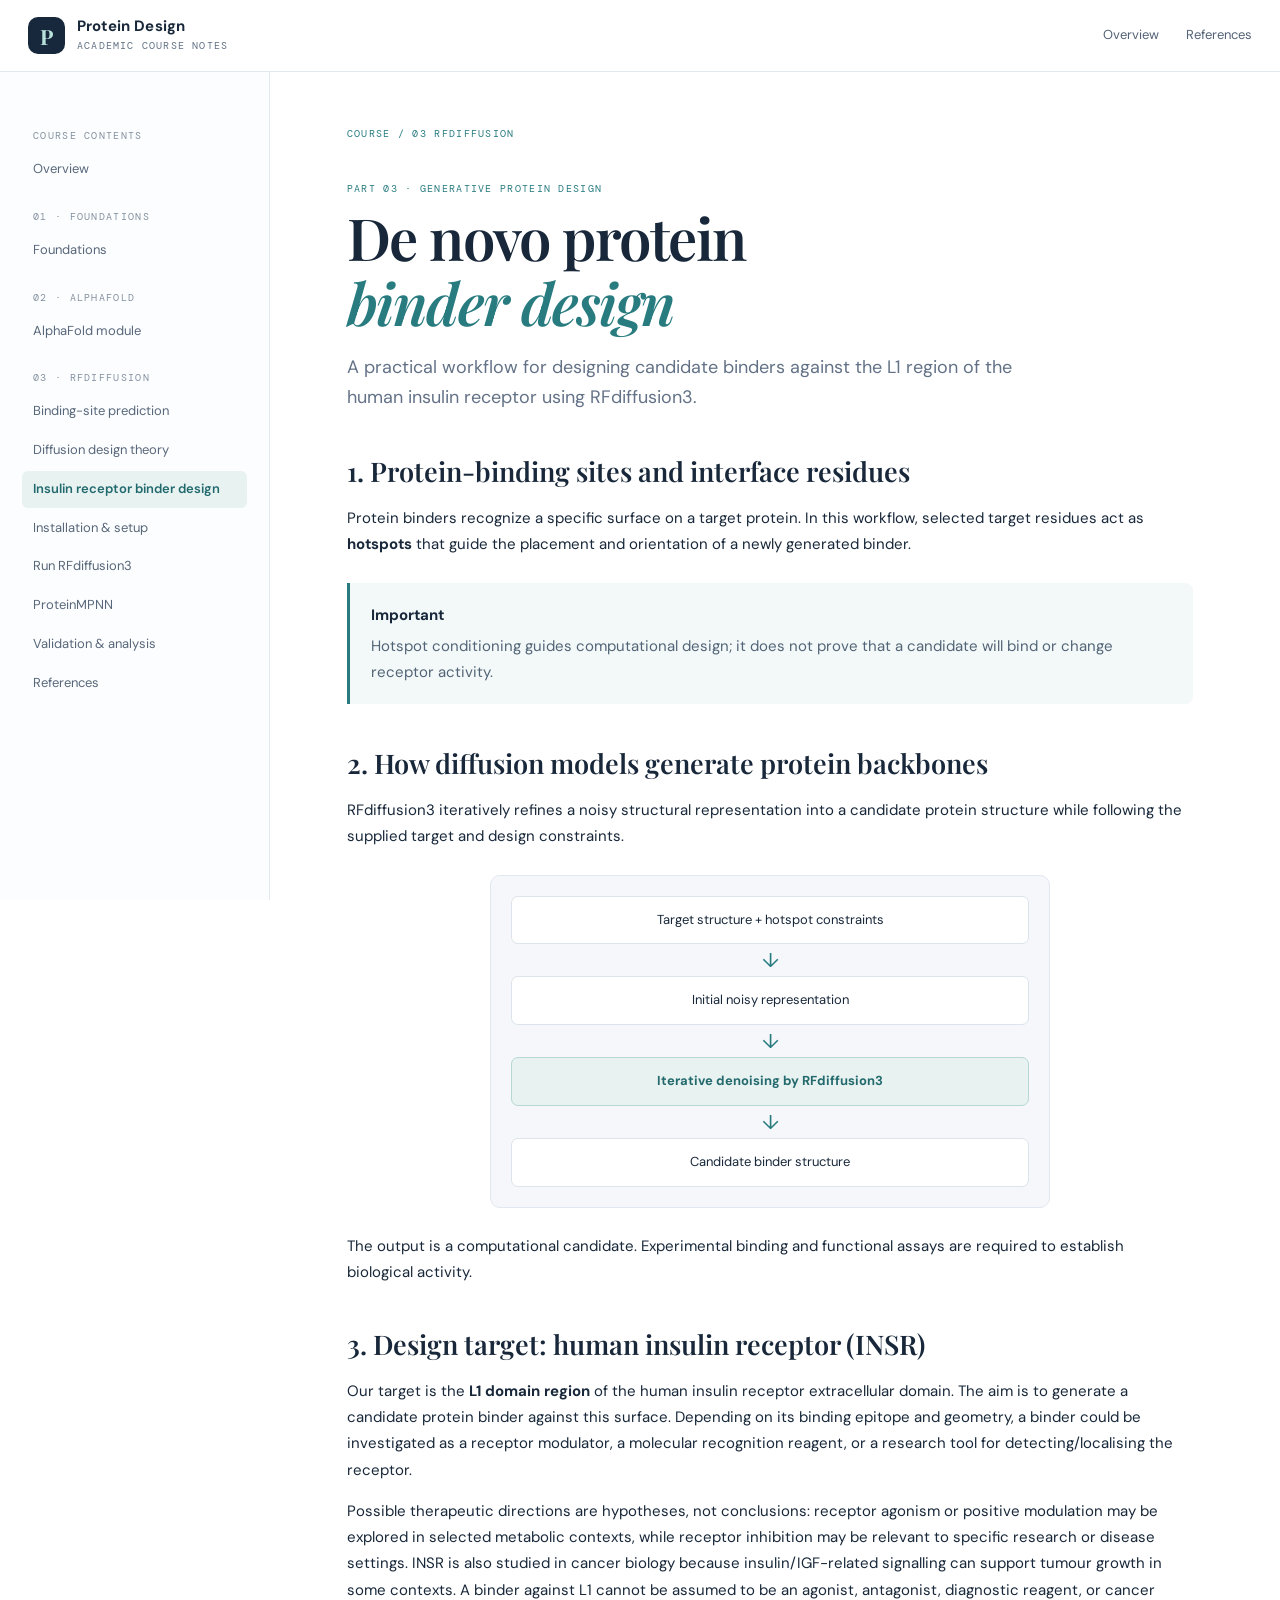
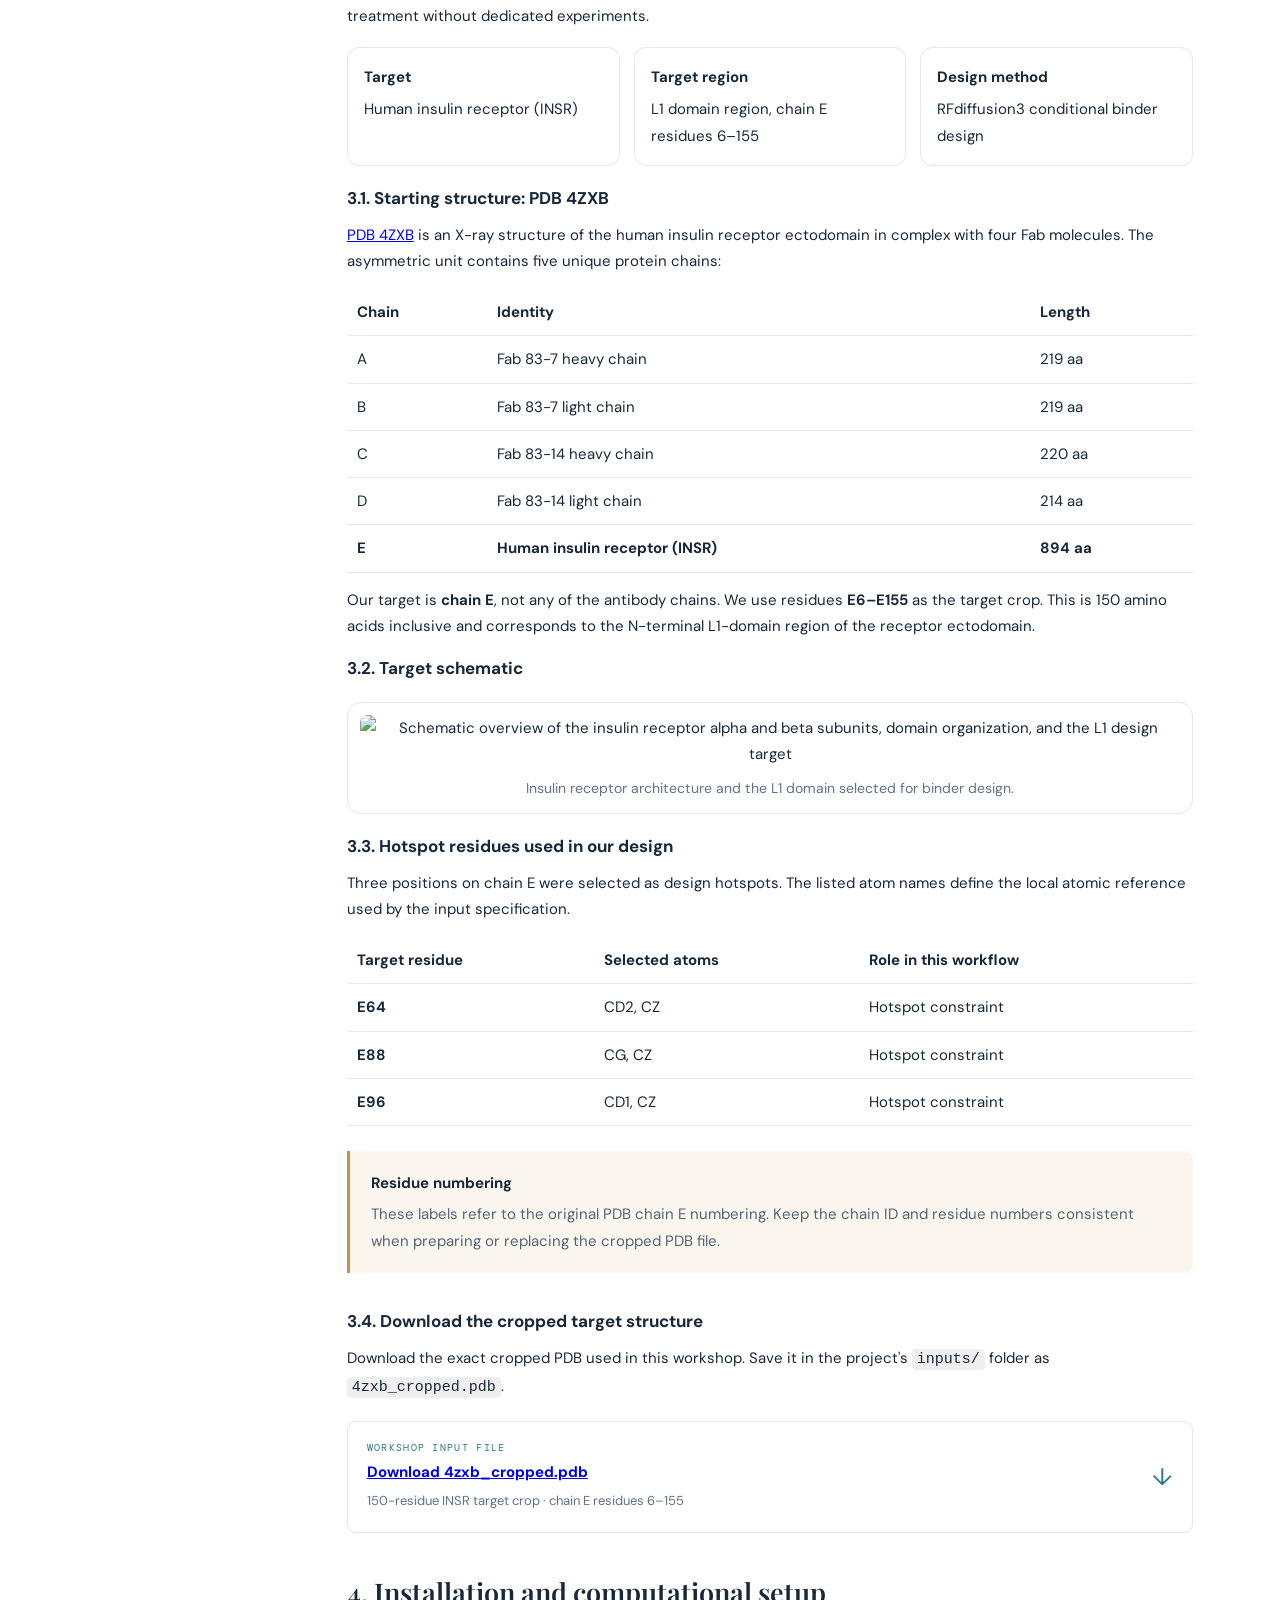
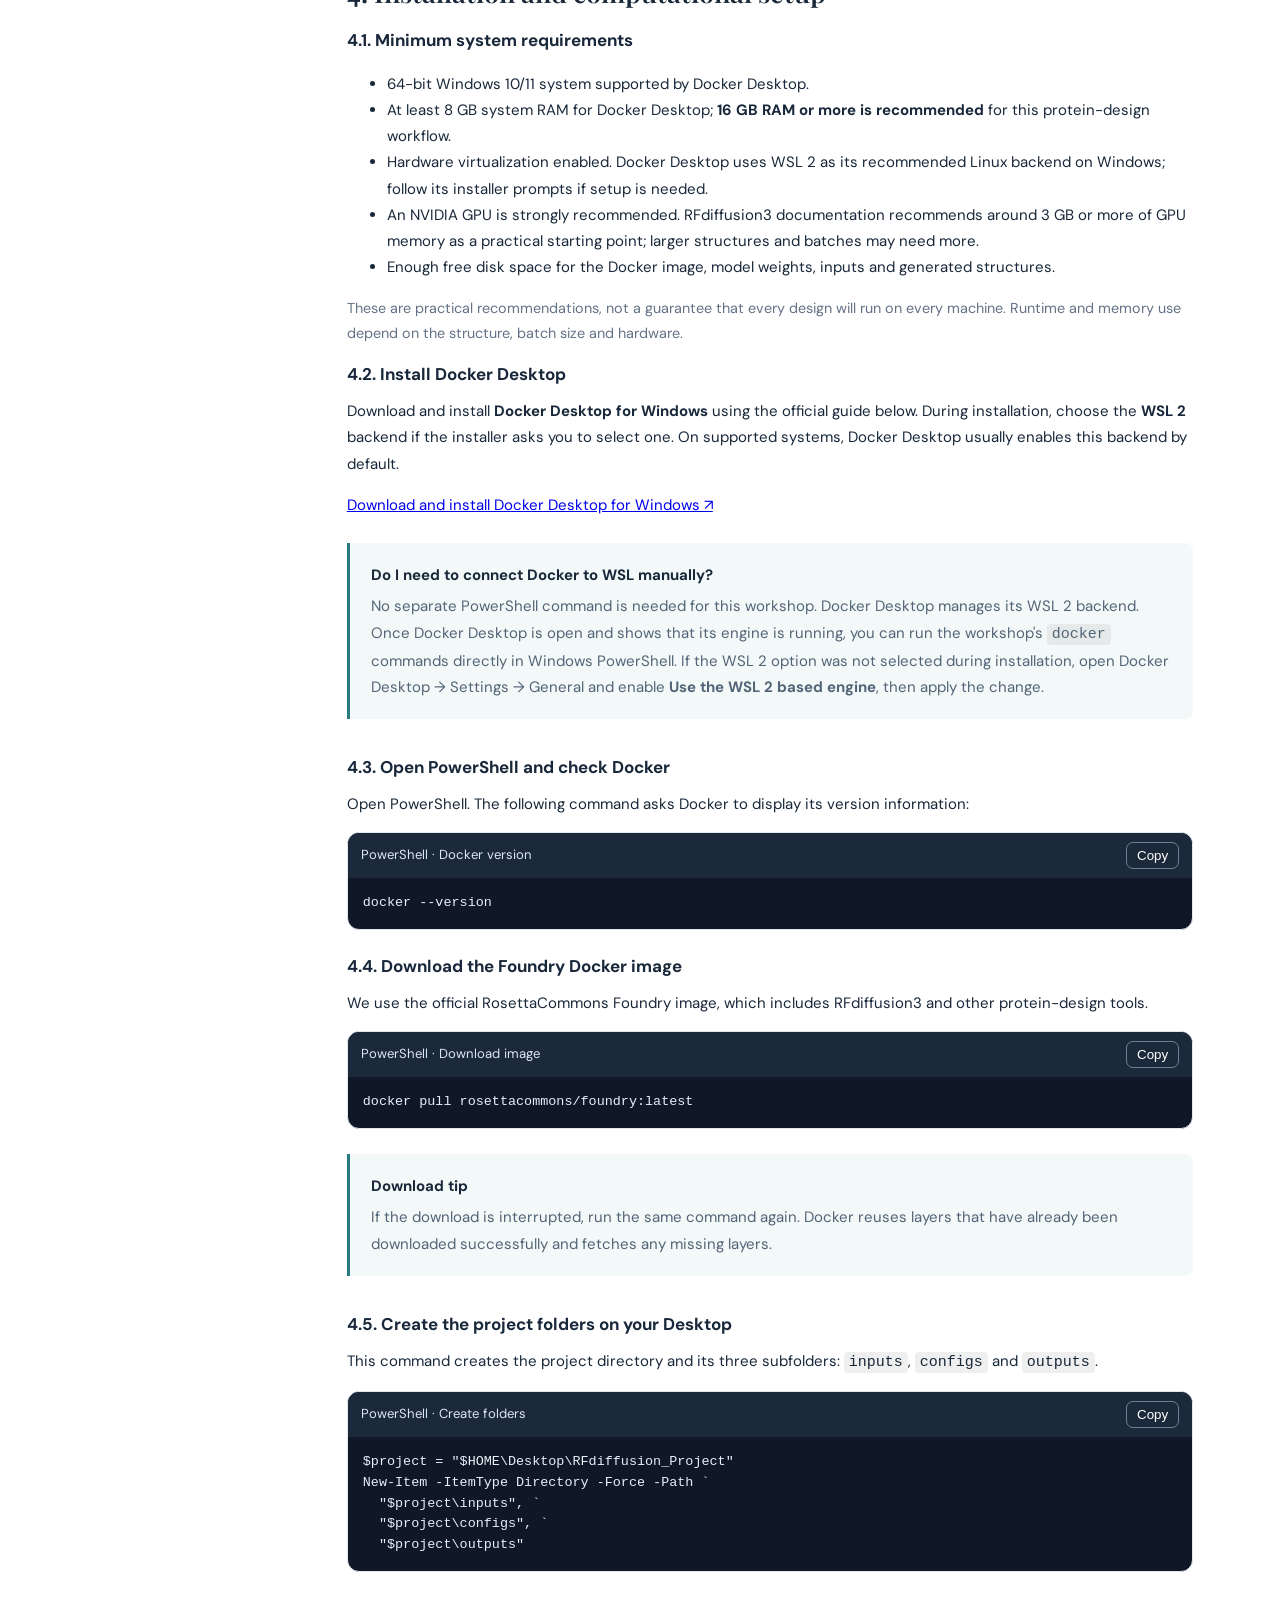
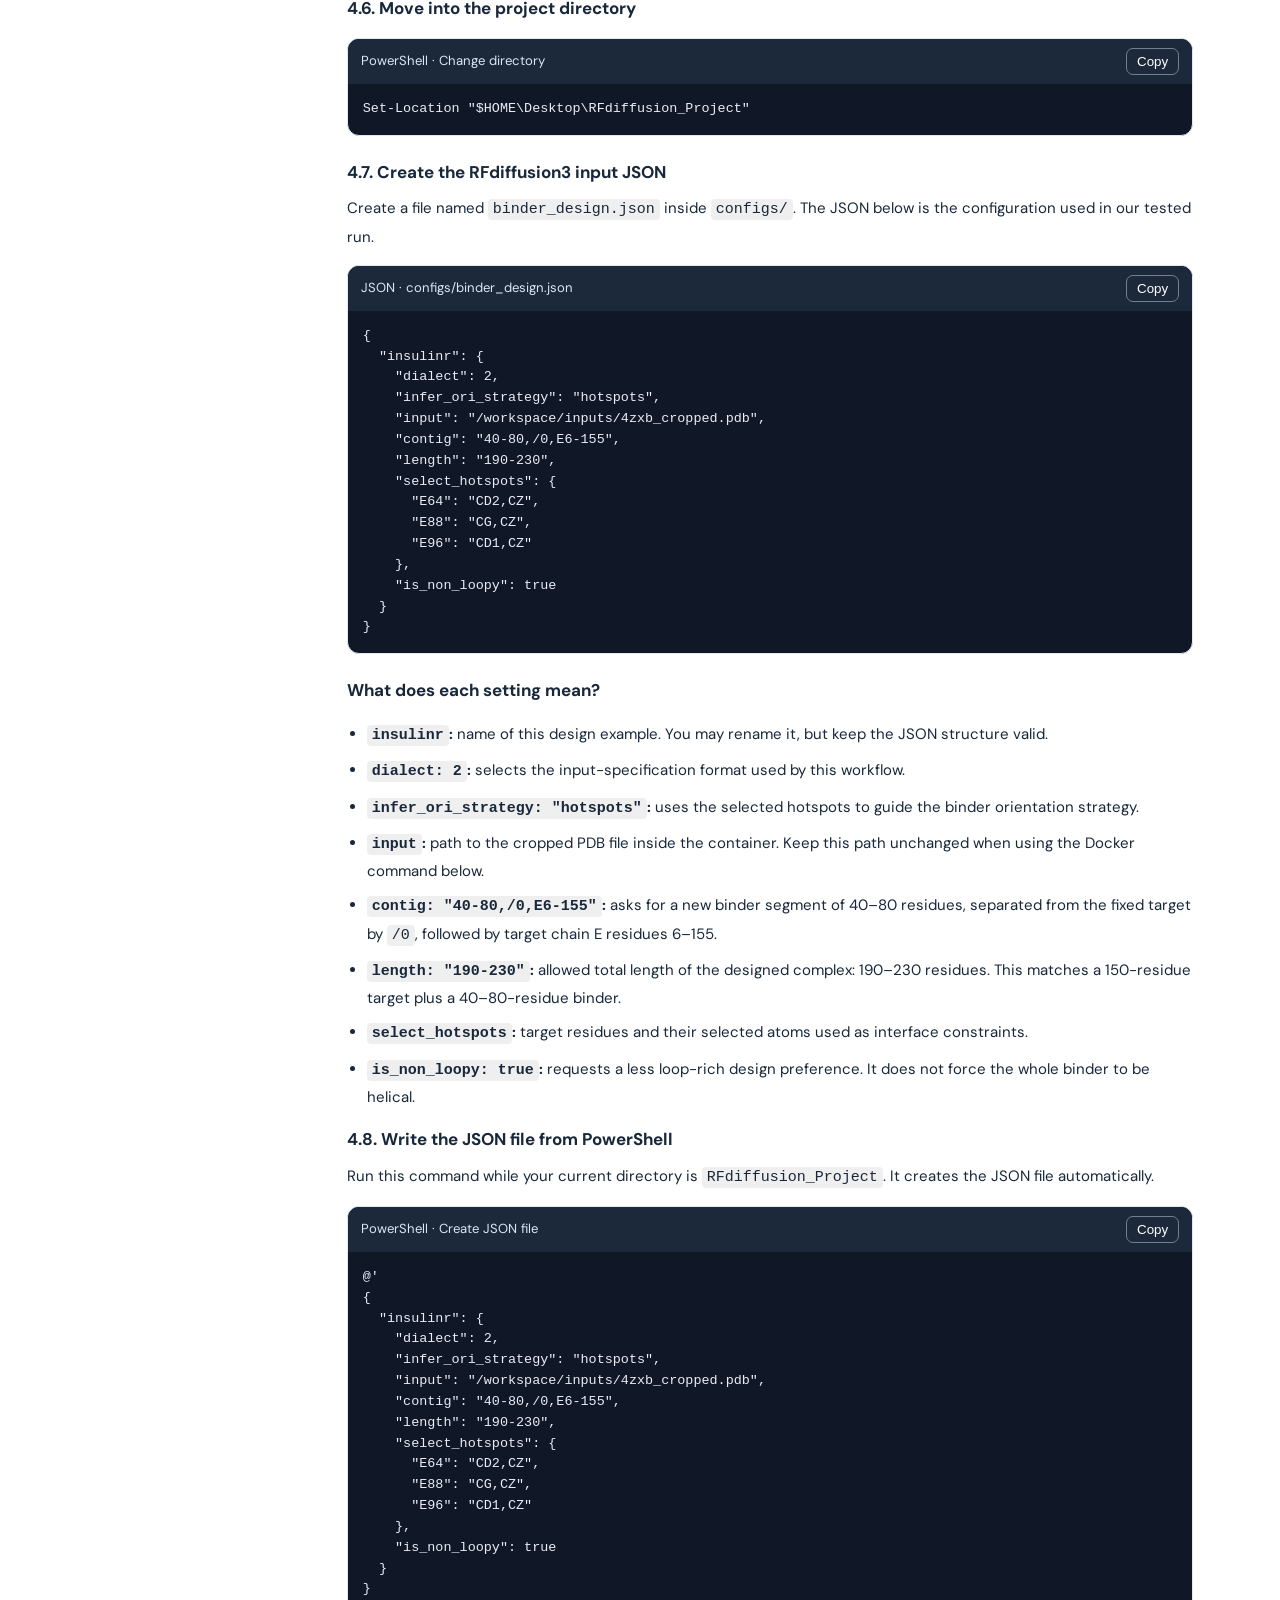
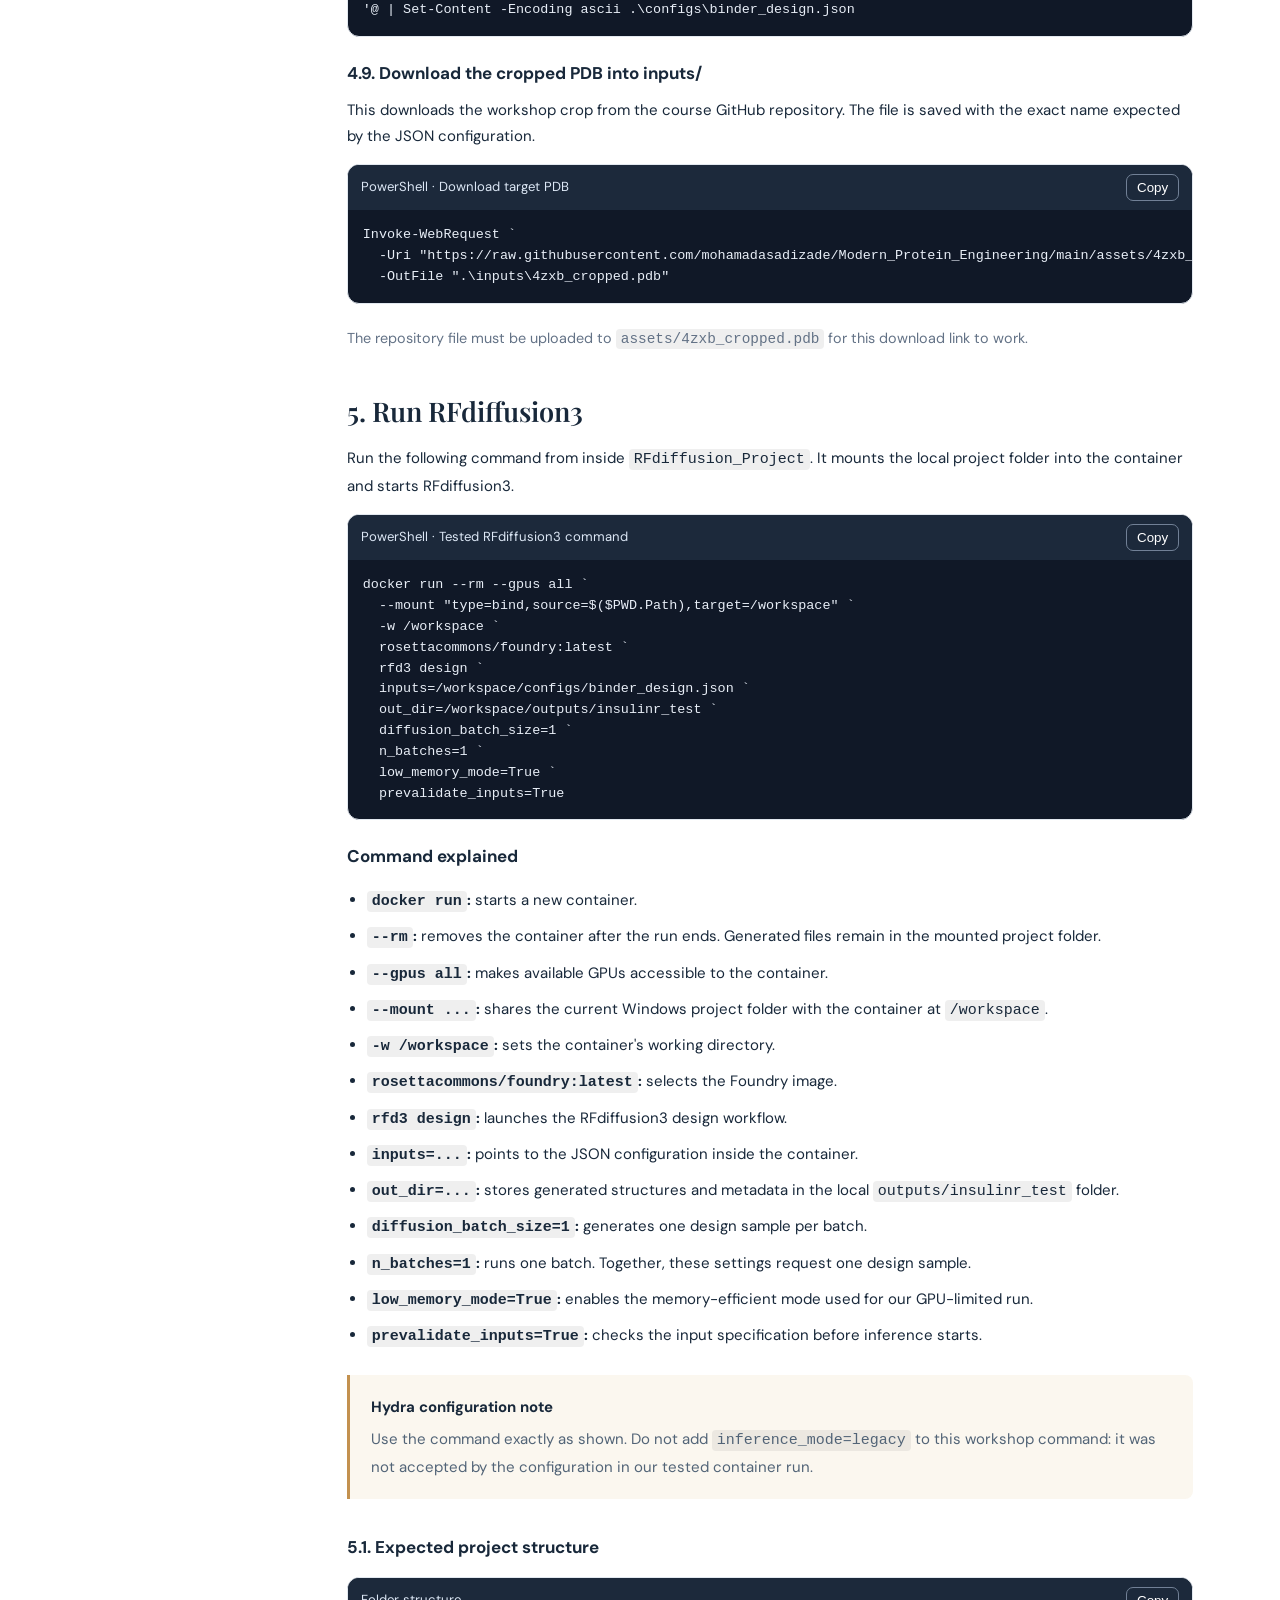
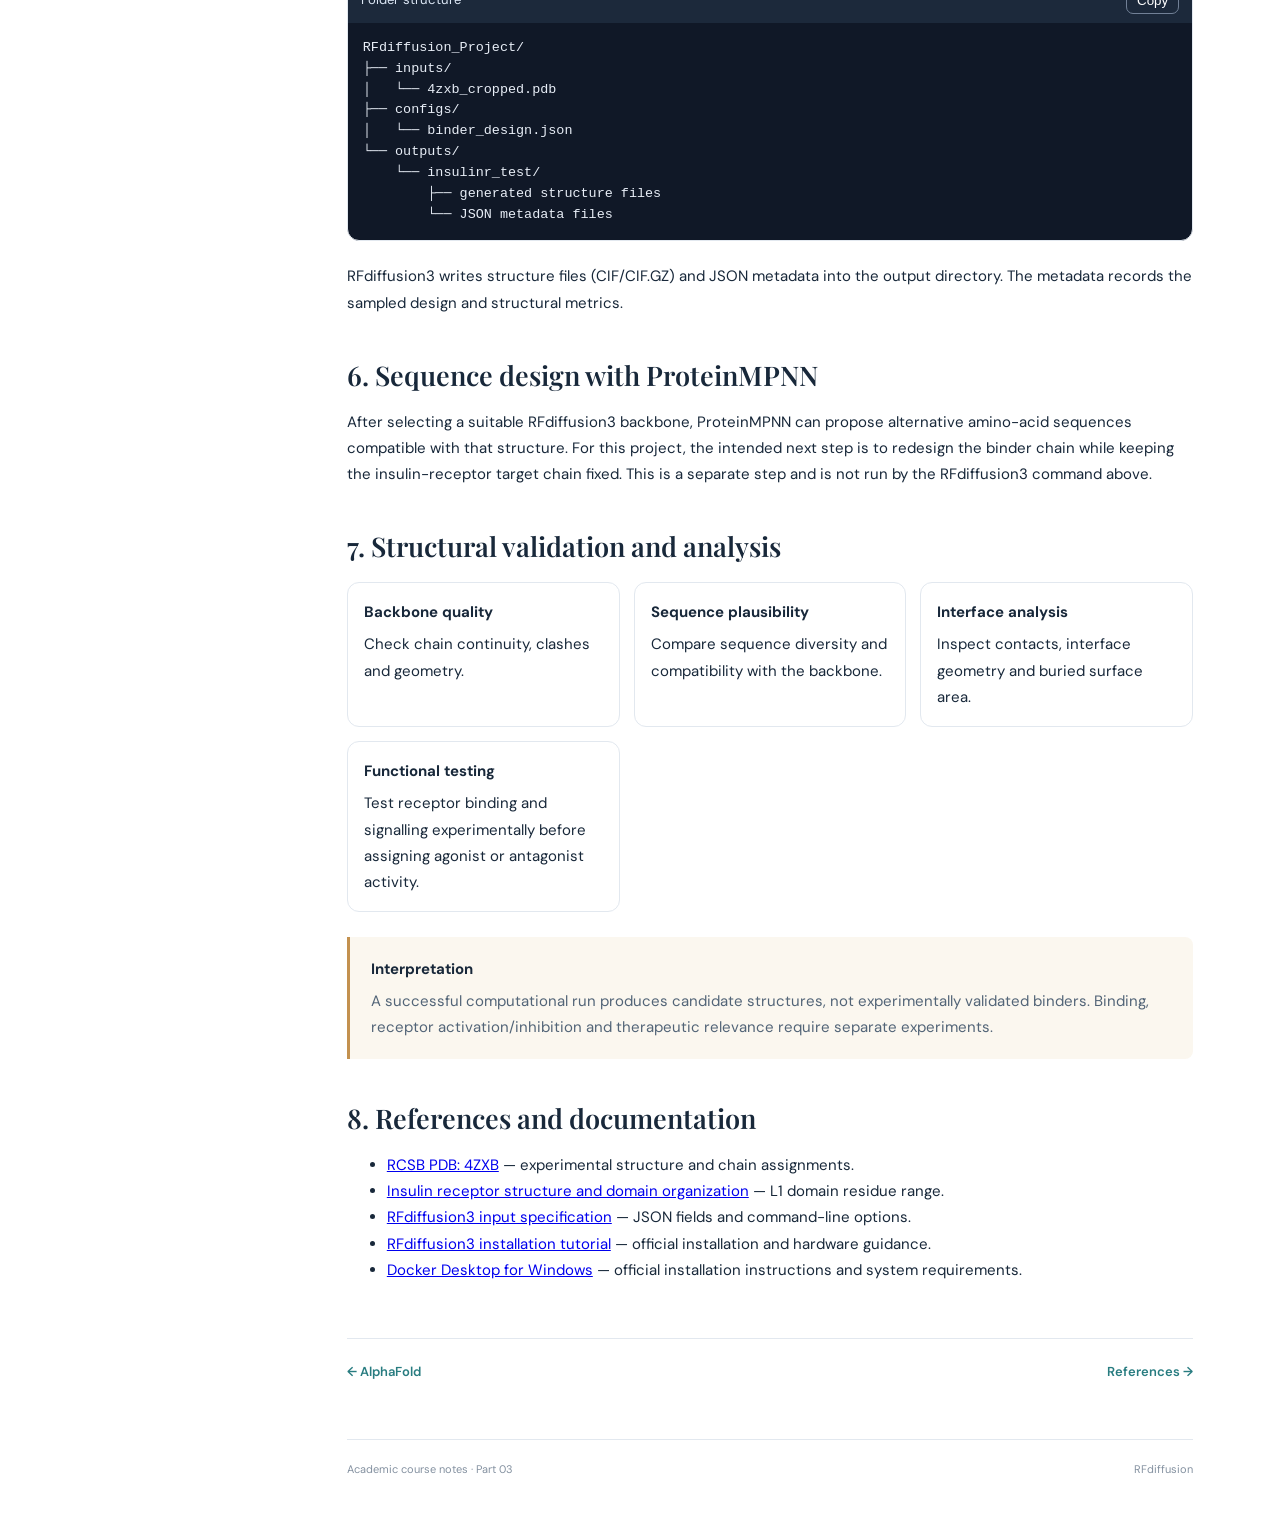
==== commit 26dabc50: "Add files via upload" ====
--- a/rfdiffusion.html
+++ b/rfdiffusion.html
@@ -20,8 +20,9 @@
 .chain-table{width:100%;border-collapse:collapse;margin:14px 0}
 .chain-table th,.chain-table td{padding:10px;border-bottom:1px solid var(--line,#dfe5ec);text-align:left;vertical-align:top}
 .chain-table th{font-weight:700}
-.image-slot{margin:18px 0;padding:24px;border:2px dashed var(--line,#b8c3d1);border-radius:14px;text-align:center;background:var(--surface,#fff)}
-.image-slot .slot-icon{font-size:2rem;margin-bottom:8px}
+.schematic-figure{margin:18px 0;padding:12px;border:1px solid var(--line,#dfe5ec);border-radius:14px;background:var(--surface,#fff);text-align:center}
+.schematic-figure img{display:block;width:100%;height:auto;max-height:760px;object-fit:contain;border-radius:8px}
+.schematic-figure figcaption{margin-top:9px;font-size:.88rem;color:var(--muted,#64748b)}
 .step-number{display:inline-grid;place-items:center;width:26px;height:26px;border-radius:50%;background:var(--accent,#315f9b);color:white;font-size:.82rem;margin-right:8px}
 .small-note{font-size:.9rem;color:var(--muted,#64748b)}
 .inline-code{font-family:Consolas,monospace;background:rgba(127,127,127,.12);padding:2px 5px;border-radius:4px}
@@ -100,11 +101,10 @@
 <p>Our target is <b>chain E</b>, not any of the antibody chains. We use residues <b>E6–E155</b> as the target crop. This is 150 amino acids inclusive and corresponds to the N-terminal L1-domain region of the receptor ectodomain.</p>
 
 <h3>3.2. Target schematic</h3>
-<div class="image-slot">
-  <div class="slot-icon">▧</div>
-  <strong>Insulin receptor schematic will be placed here</strong>
-  <p class="small-note">Replace this placeholder with the receptor-domain figure supplied for the workshop. Suggested filename: <span class="inline-code">insulin_receptor_schematic.png</span> in the <span class="inline-code">assets/</span> folder.</p>
-</div>
+<figure class="schematic-figure">
+  <img src="assets/insulin_receptor_schematic.png" alt="Schematic overview of the insulin receptor alpha and beta subunits, domain organization, and the L1 design target">
+  <figcaption>Insulin receptor architecture and the L1 domain selected for binder design.</figcaption>
+</figure>
 
 <h3>3.3. Hotspot residues used in our design</h3>
 <p>Three positions on chain E were selected as design hotspots. The listed atom names define the local atomic reference used by the input specification.</p>
@@ -120,7 +120,14 @@
 
 <h3>3.4. Download the cropped target structure</h3>
 <p>Download the exact cropped PDB used in this workshop. Save it in the project's <span class="inline-code">inputs/</span> folder as <span class="inline-code">4zxb_cropped.pdb</span>.</p>
-<p><a class="resource-card" href="assets/4zxb_cropped.pdb" download><span><span class="resource-label">WORKSHOP INPUT FILE</span><b>Download 4zxb_cropped.pdb</b><p>150-residue INSR target crop · chain E residues 6–155</p></span><span class="resource-icon">↓</span></a></p>
+<div class="resource-card">
+  <div>
+    <span class="resource-label">WORKSHOP INPUT FILE</span>
+    <b><a href="assets/4zxb_cropped.pdb" download>Download 4zxb_cropped.pdb</a></b>
+    <p>150-residue INSR target crop · chain E residues 6–155</p>
+  </div>
+  <span class="resource-icon" aria-hidden="true">↓</span>
+</div>
 </section>
 
 <section id="setup">
@@ -129,15 +136,16 @@
 <ul>
 <li>64-bit Windows 10/11 system supported by Docker Desktop.</li>
 <li>At least 8 GB system RAM for Docker Desktop; <b>16 GB RAM or more is recommended</b> for this protein-design workflow.</li>
-<li>Hardware virtualization enabled in BIOS/UEFI and WSL 2 available.</li>
+<li>Hardware virtualization enabled. Docker Desktop uses WSL 2 as its recommended Linux backend on Windows; follow its installer prompts if setup is needed.</li>
 <li>An NVIDIA GPU is strongly recommended. RFdiffusion3 documentation recommends around 3 GB or more of GPU memory as a practical starting point; larger structures and batches may need more.</li>
 <li>Enough free disk space for the Docker image, model weights, inputs and generated structures.</li>
 </ul>
 <p class="small-note">These are practical recommendations, not a guarantee that every design will run on every machine. Runtime and memory use depend on the structure, batch size and hardware.</p>
 
 <h3>4.2. Install Docker Desktop</h3>
-<p>Install <b>Docker Desktop for Windows</b> from the official Docker website. Use the WSL 2 backend when prompted, then start Docker Desktop and wait until it is running.</p>
-<p><a href="https://docs.docker.com/desktop/setup/install/windows-install/" target="_blank" rel="noopener">Official Docker Desktop installation guide for Windows ↗</a></p>
+<p>Download and install <b>Docker Desktop for Windows</b> using the official guide below. During installation, choose the <b>WSL 2</b> backend if the installer asks you to select one. On supported systems, Docker Desktop usually enables this backend by default.</p>
+<p><a href="https://docs.docker.com/desktop/setup/install/windows-install/" target="_blank" rel="noopener">Download and install Docker Desktop for Windows ↗</a></p>
+<div class="callout"><strong>Do I need to connect Docker to WSL manually?</strong><p>No separate PowerShell command is needed for this workshop. Docker Desktop manages its WSL 2 backend. Once Docker Desktop is open and shows that its engine is running, you can run the workshop's <span class="inline-code">docker</span> commands directly in Windows PowerShell. If the WSL 2 option was not selected during installation, open Docker Desktop → Settings → General and enable <b>Use the WSL 2 based engine</b>, then apply the change.</p></div>
 
 <h3>4.3. Open PowerShell and check Docker</h3>
 <p>Open PowerShell. The following command asks Docker to display its version information:</p>
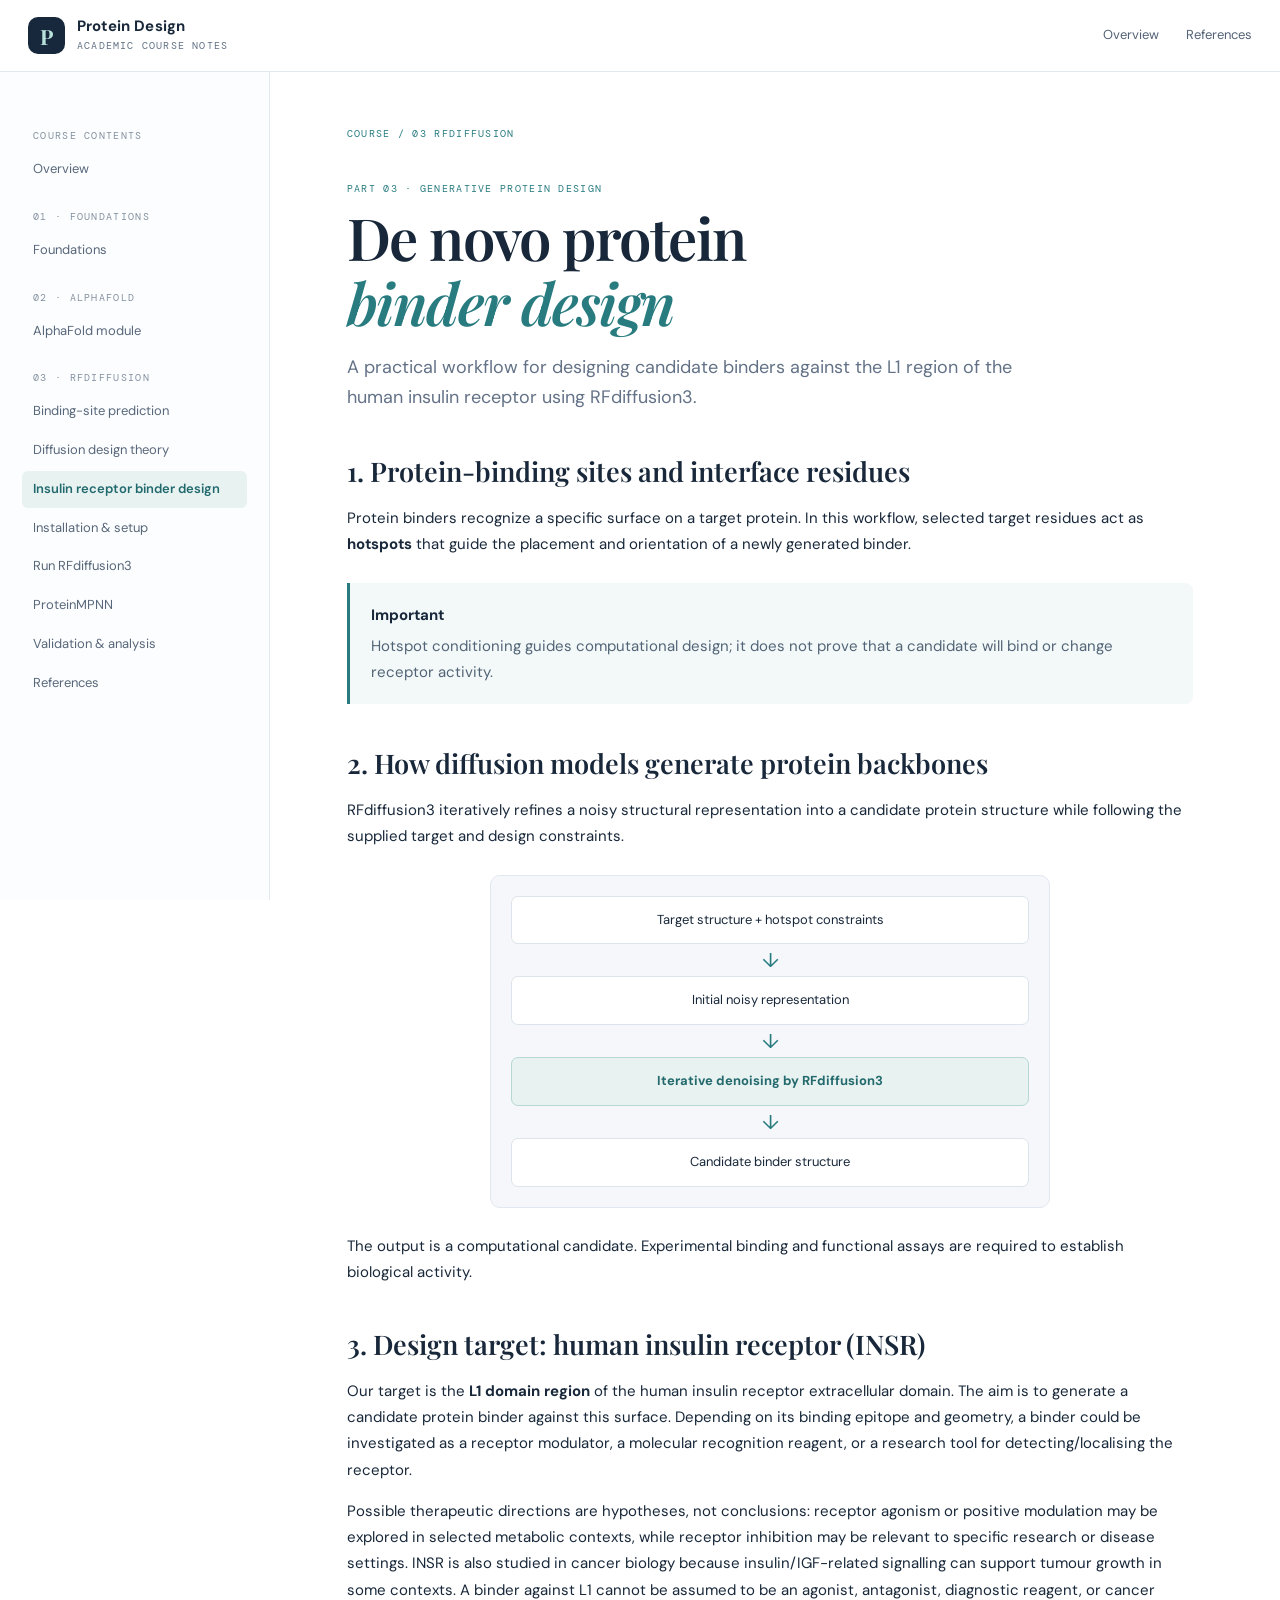
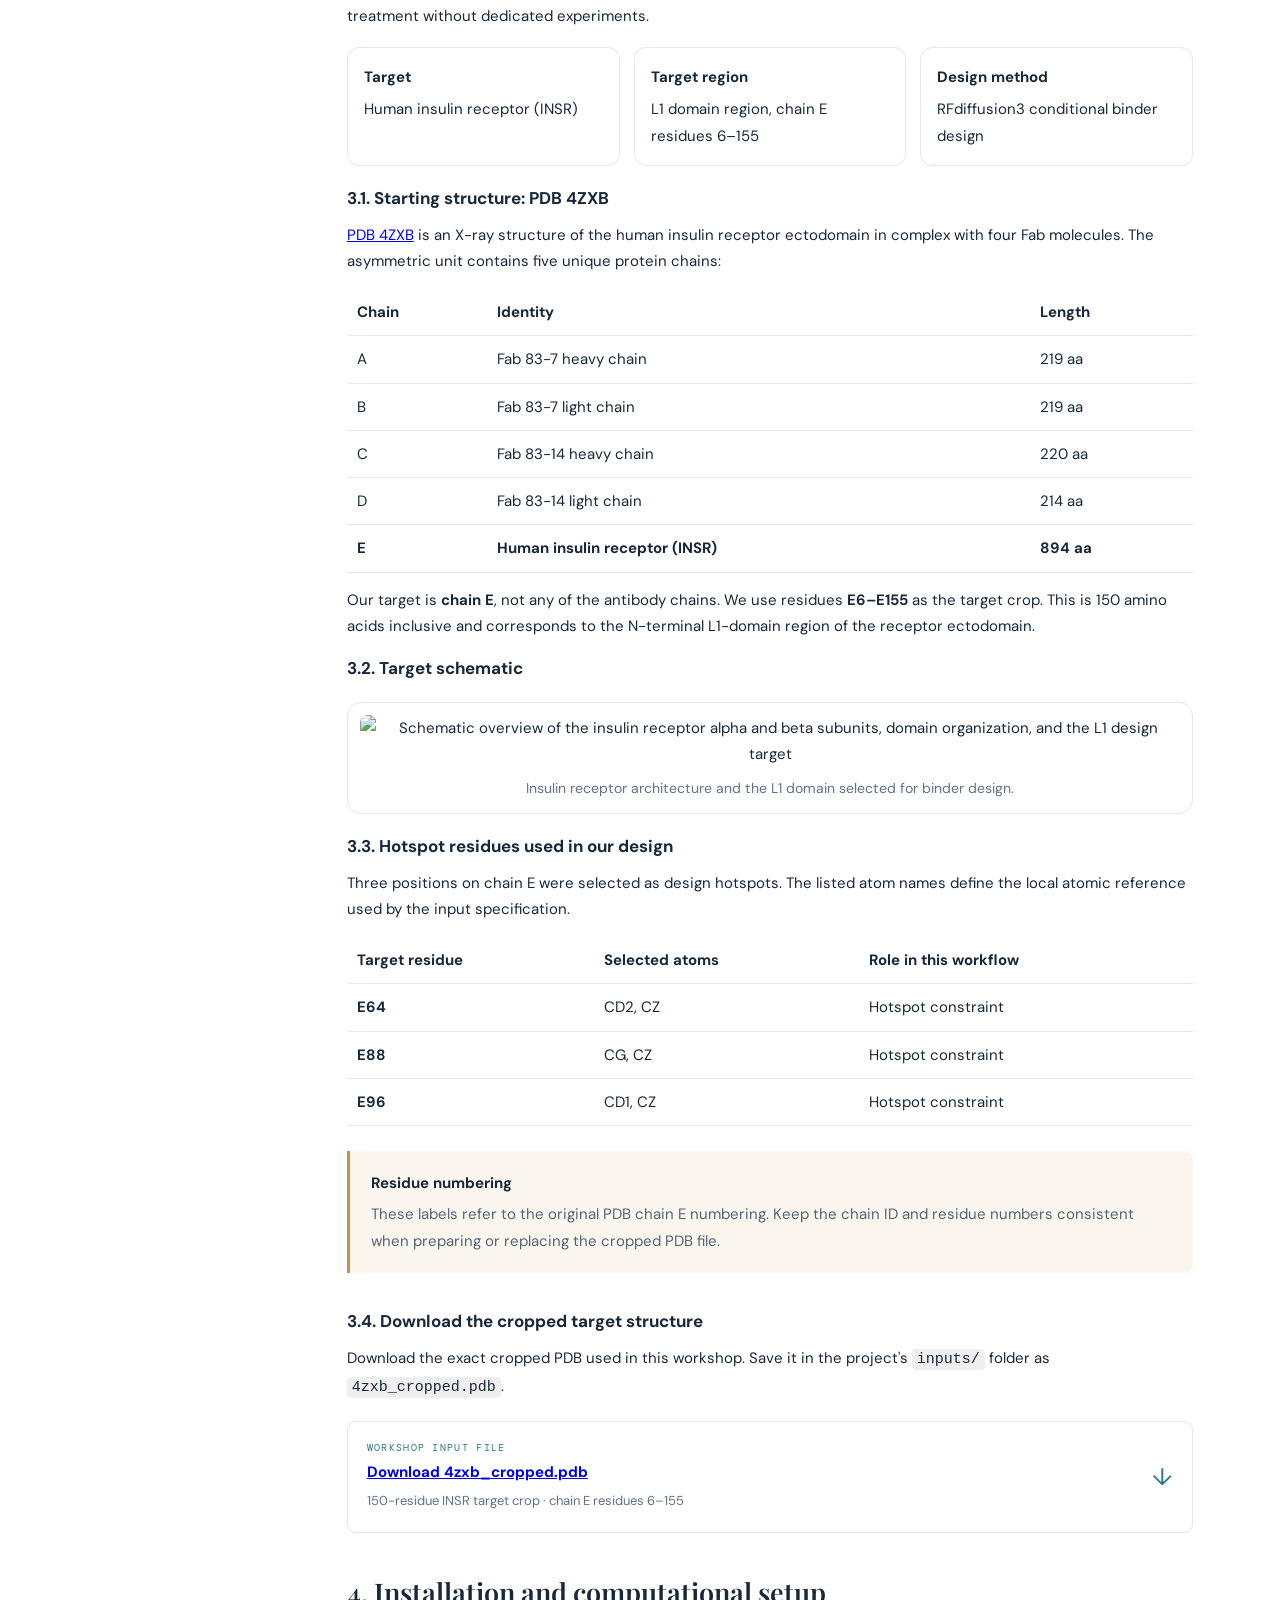
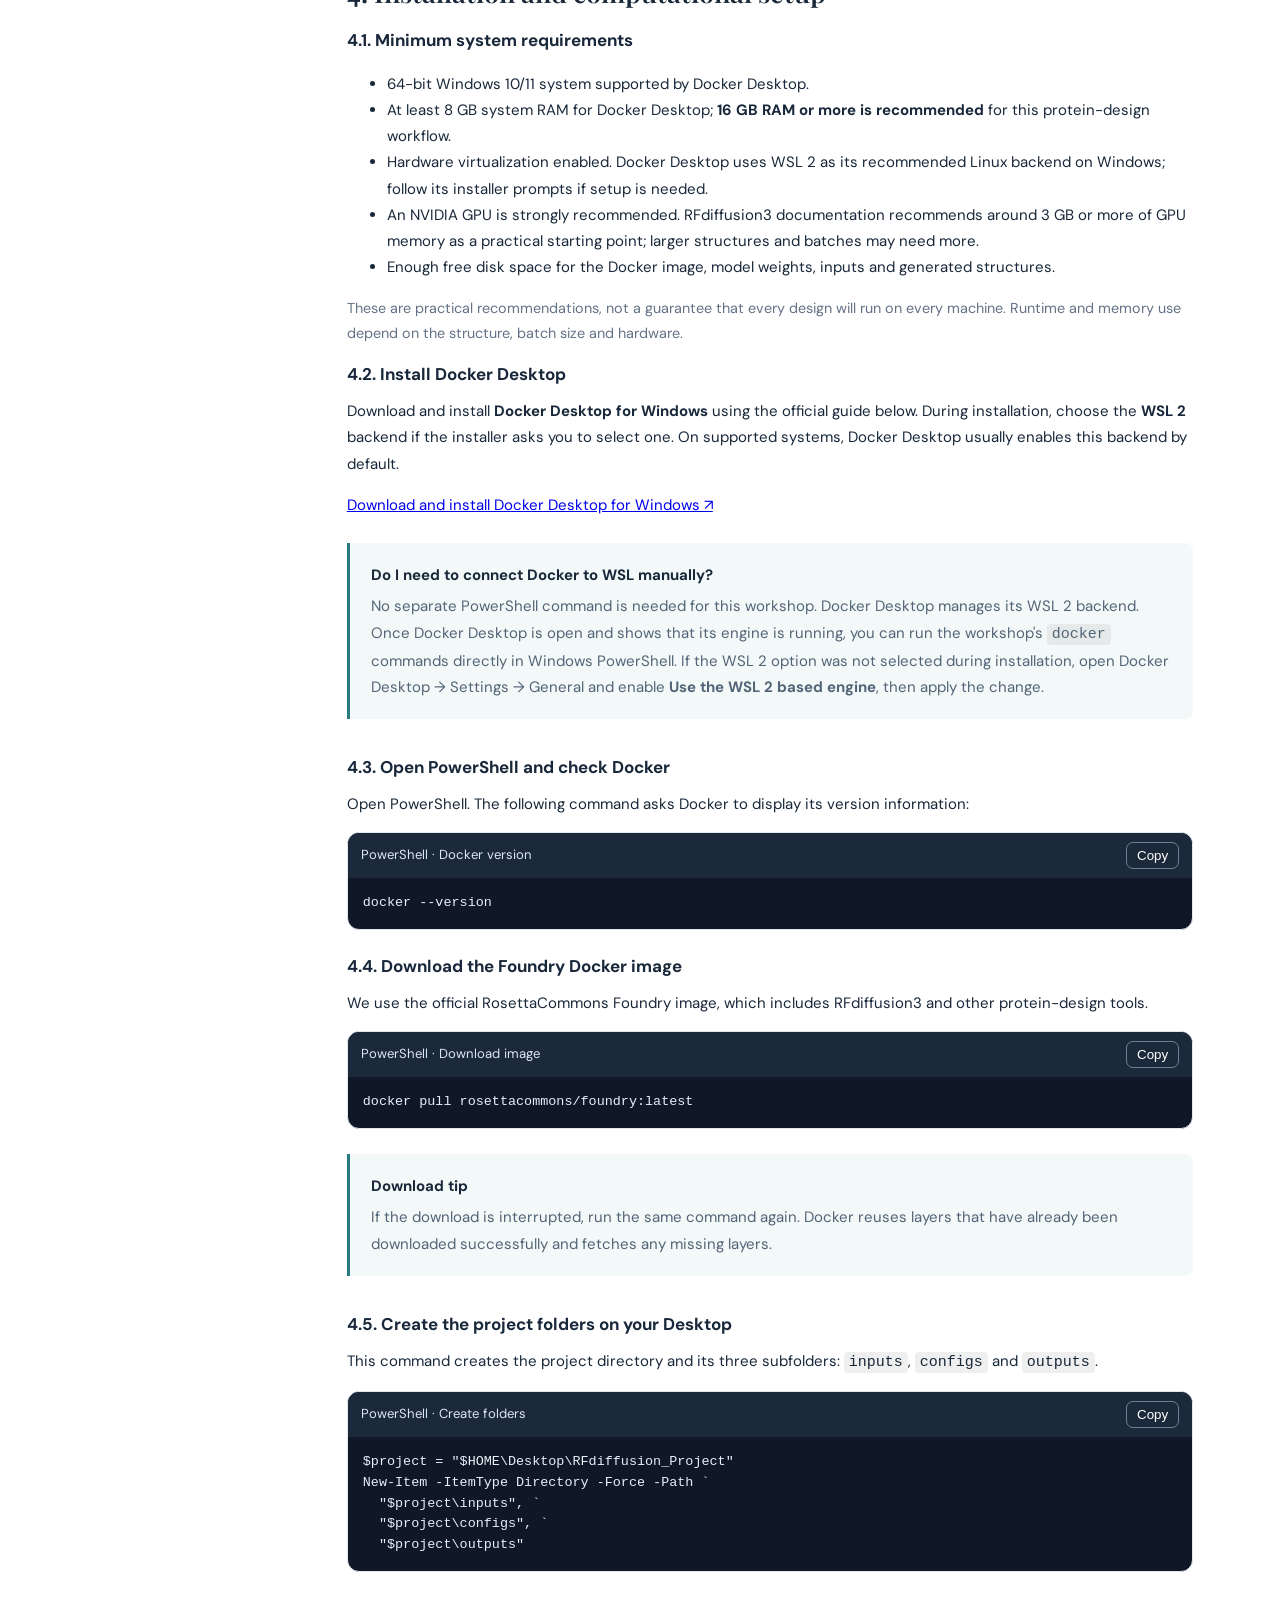
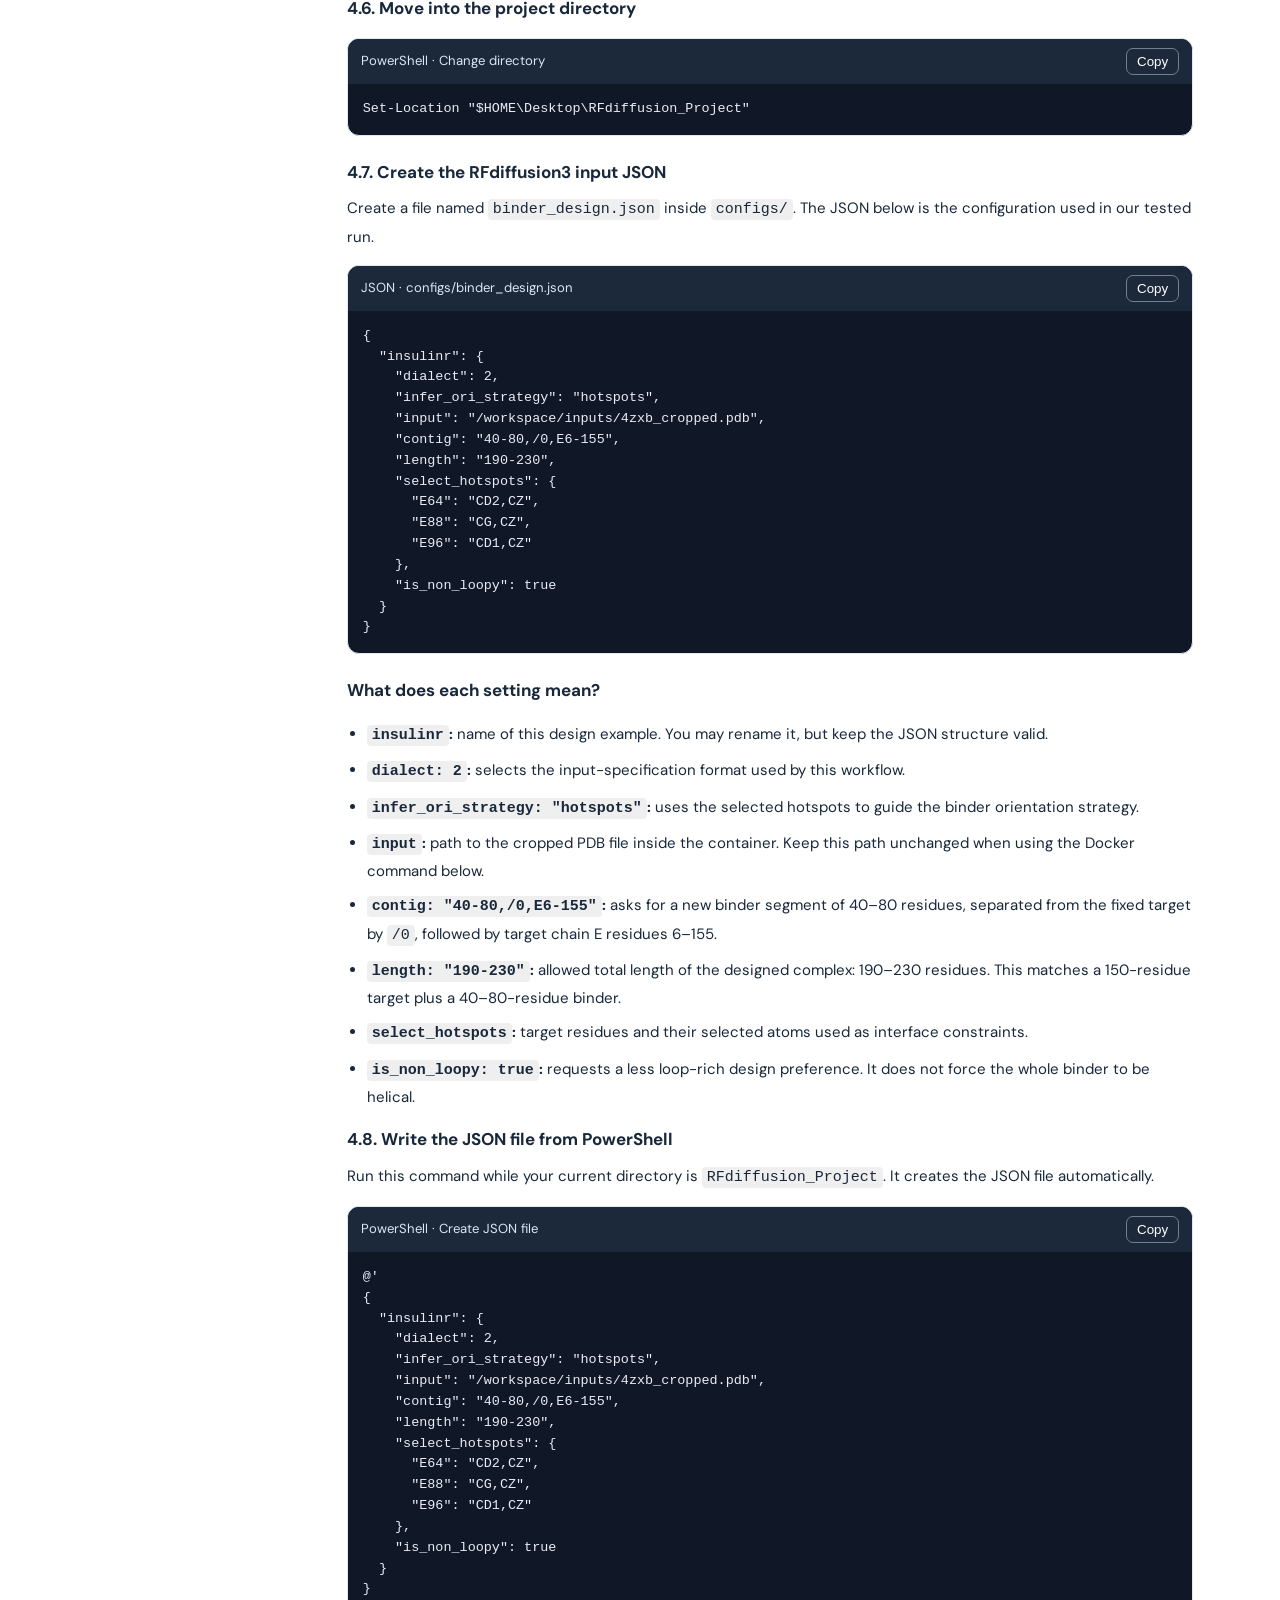
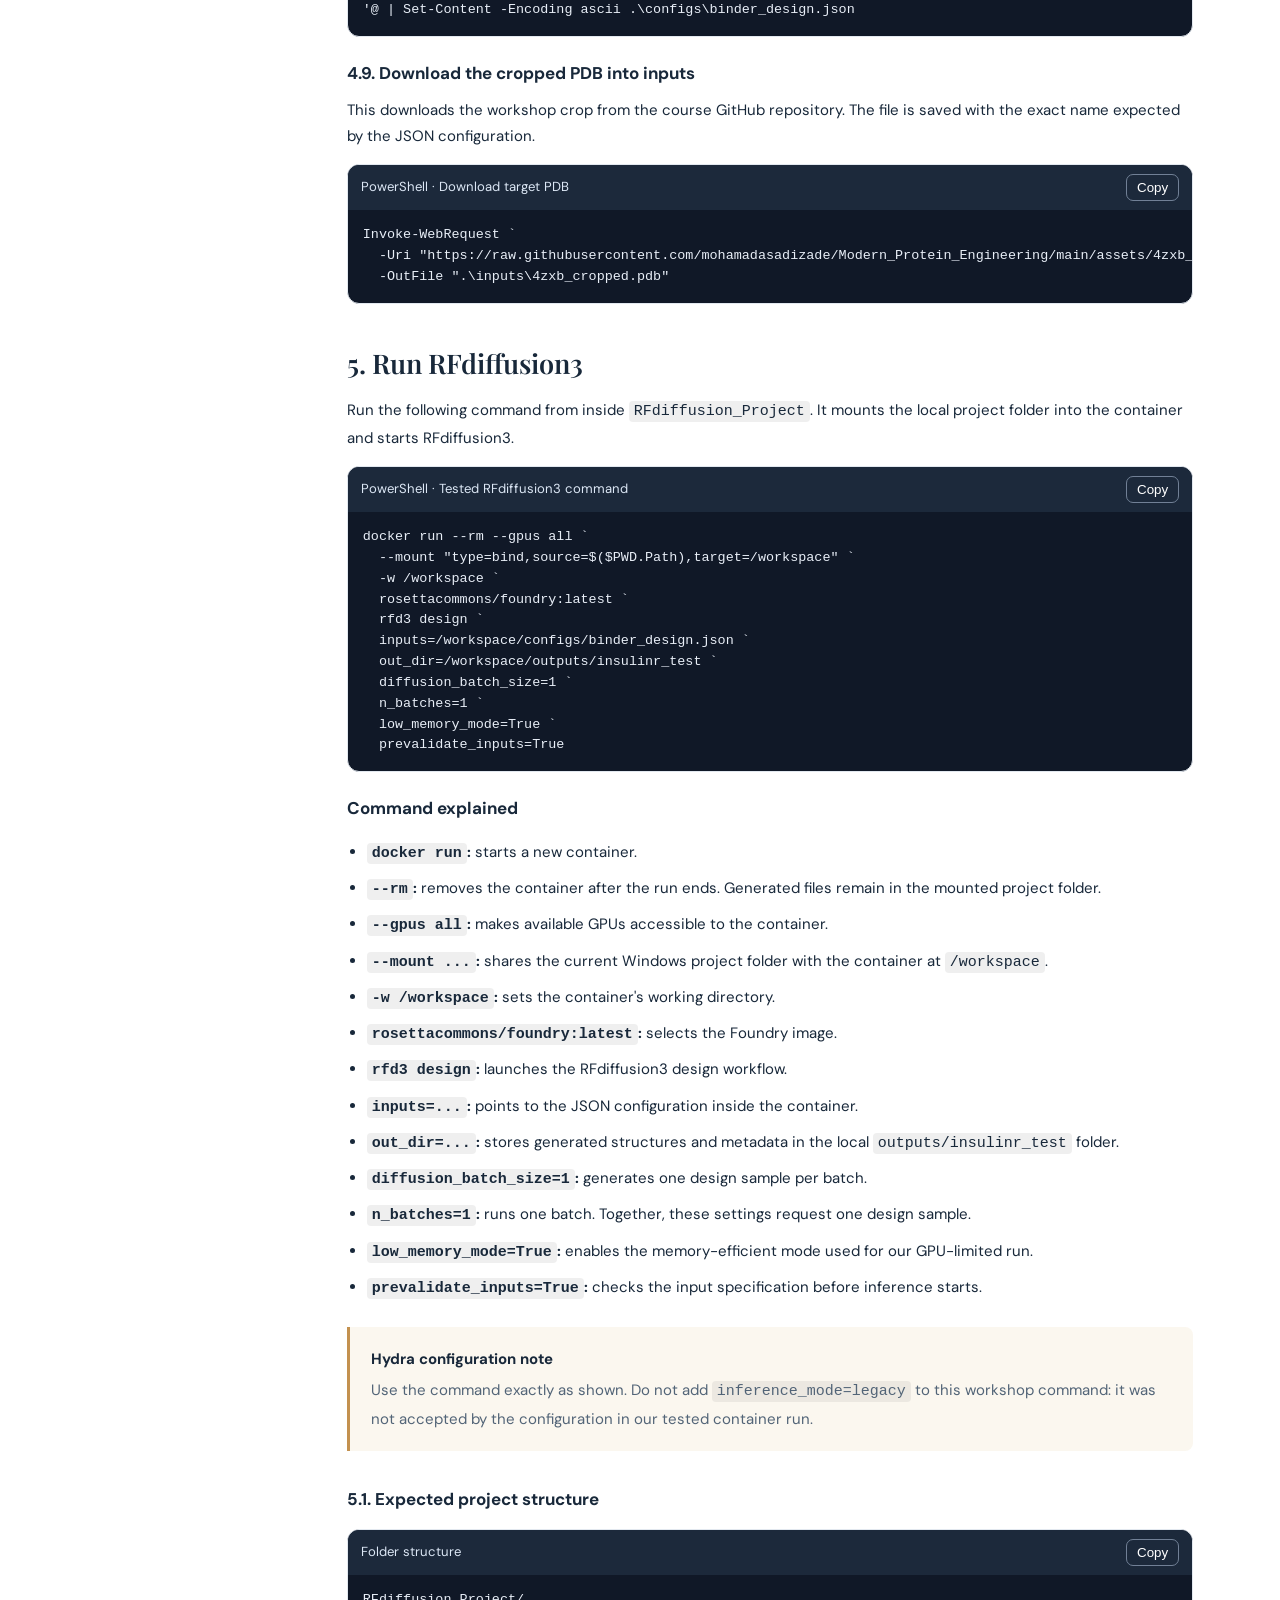
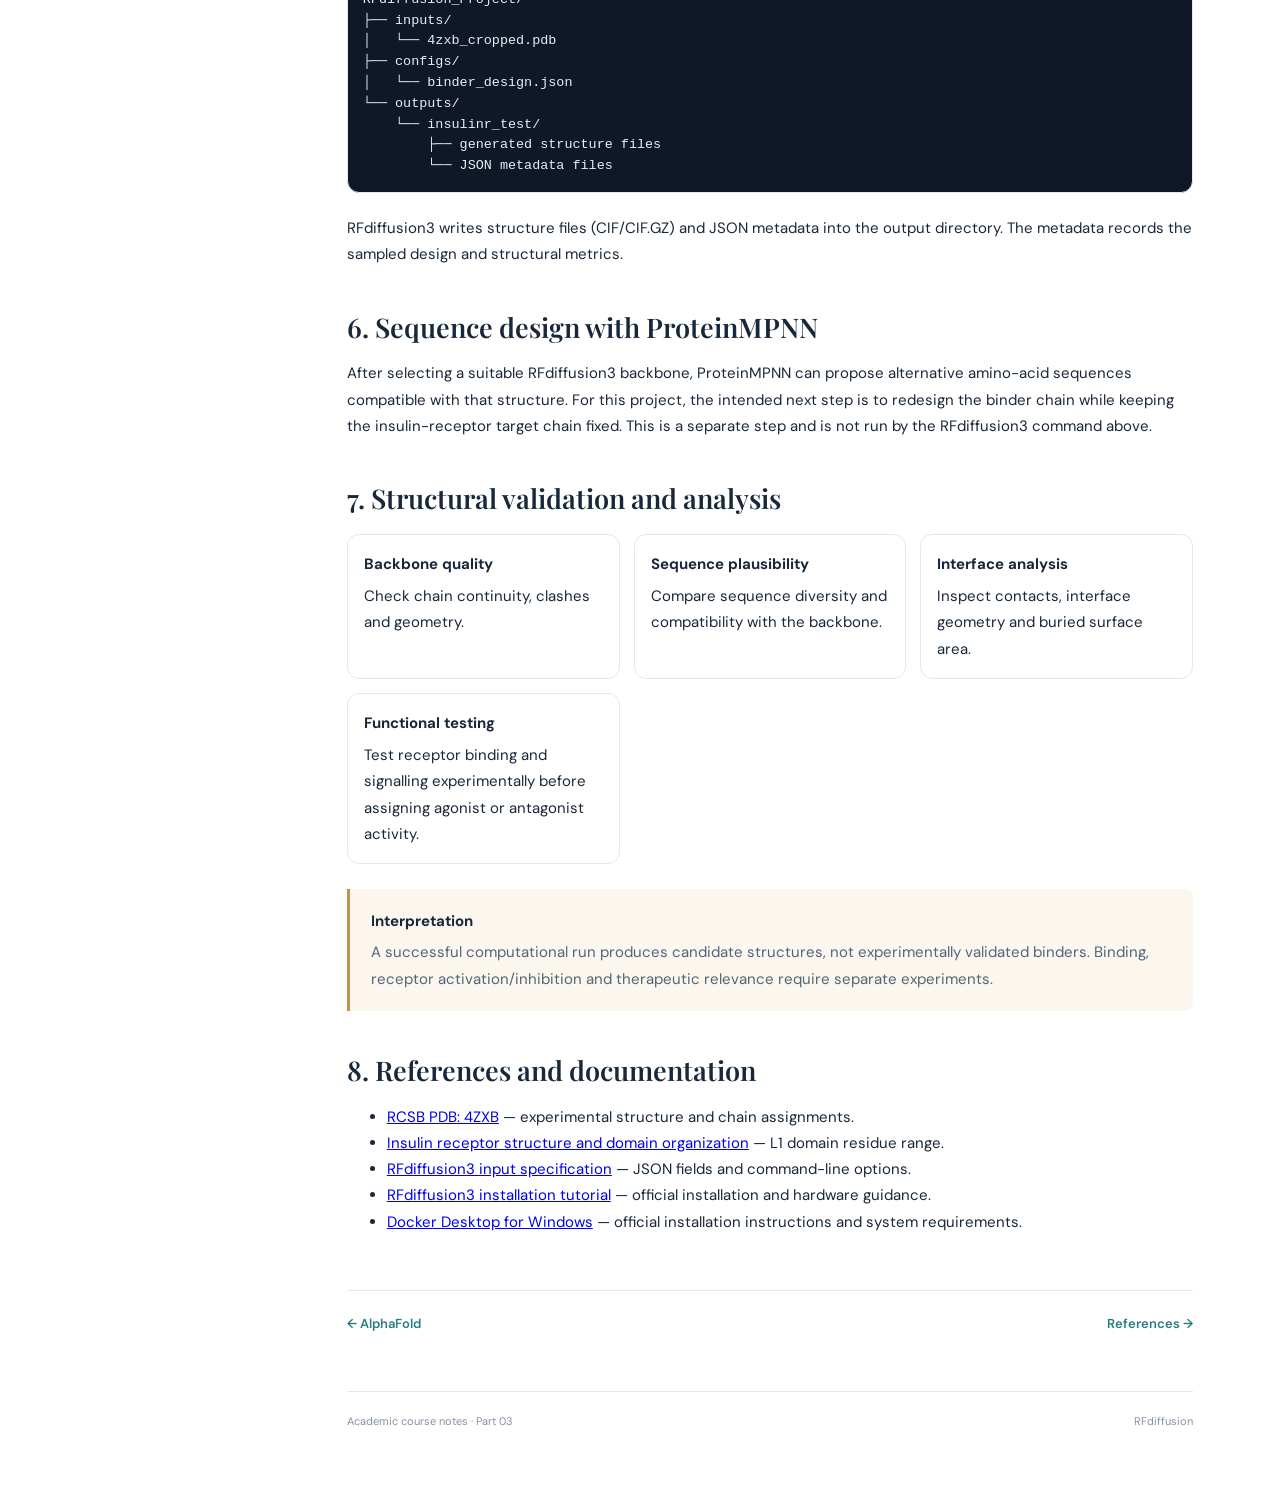
==== commit 6b0beef2: "Update rfdiffusion.html" ====
--- a/rfdiffusion.html
+++ b/rfdiffusion.html
@@ -217,12 +217,11 @@
 }
 '@ | Set-Content -Encoding ascii .\configs\binder_design.json</code></pre></div>
 
-<h3>4.9. Download the cropped PDB into inputs/</h3>
+<h3>4.9. Download the cropped PDB into inputs</h3>
 <p>This downloads the workshop crop from the course GitHub repository. The file is saved with the exact name expected by the JSON configuration.</p>
 <div class="code-panel"><div class="code-head"><span>PowerShell · Download target PDB</span><button type="button" class="copy-code">Copy</button></div><pre><code>Invoke-WebRequest `
   -Uri "https://raw.githubusercontent.com/mohamadasadizade/Modern_Protein_Engineering/main/assets/4zxb_cropped.pdb" `
   -OutFile ".\inputs\4zxb_cropped.pdb"</code></pre></div>
-<p class="small-note">The repository file must be uploaded to <span class="inline-code">assets/4zxb_cropped.pdb</span> for this download link to work.</p>
 </section>
 
 <section id="run">
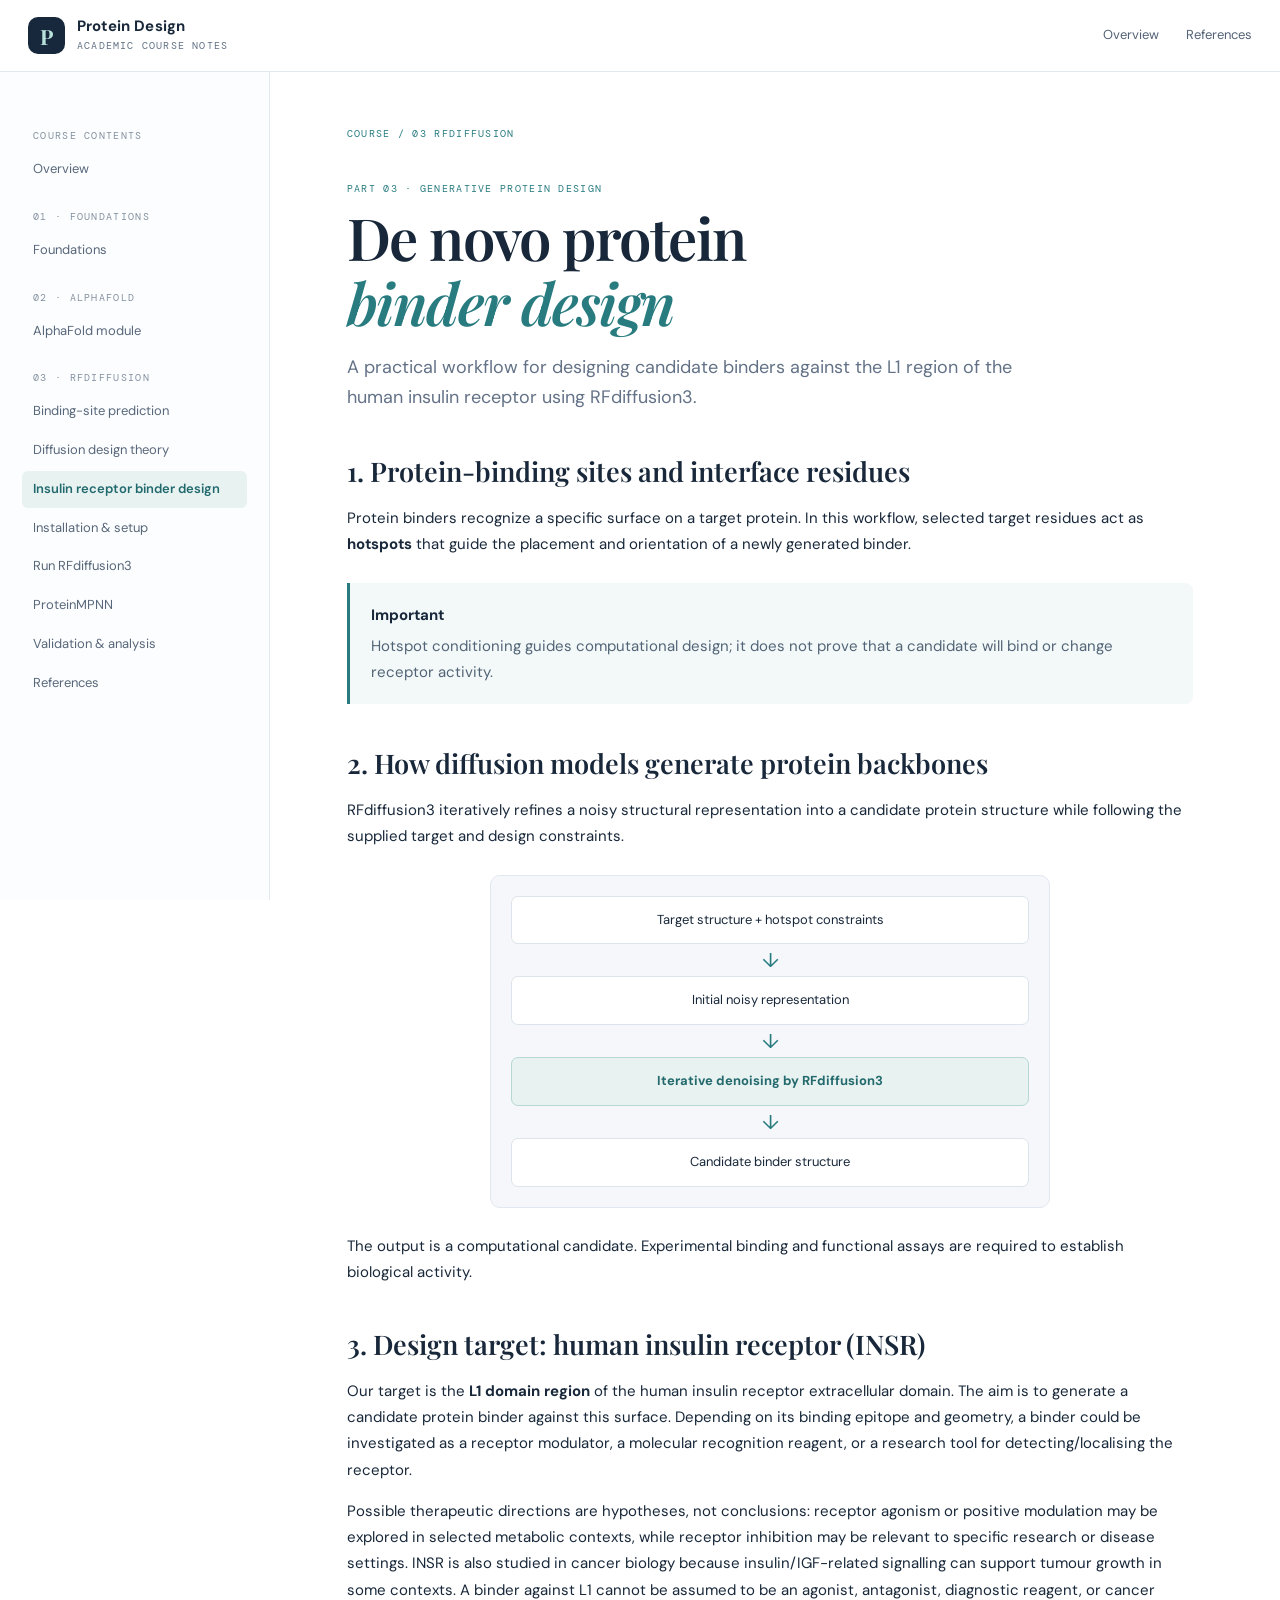
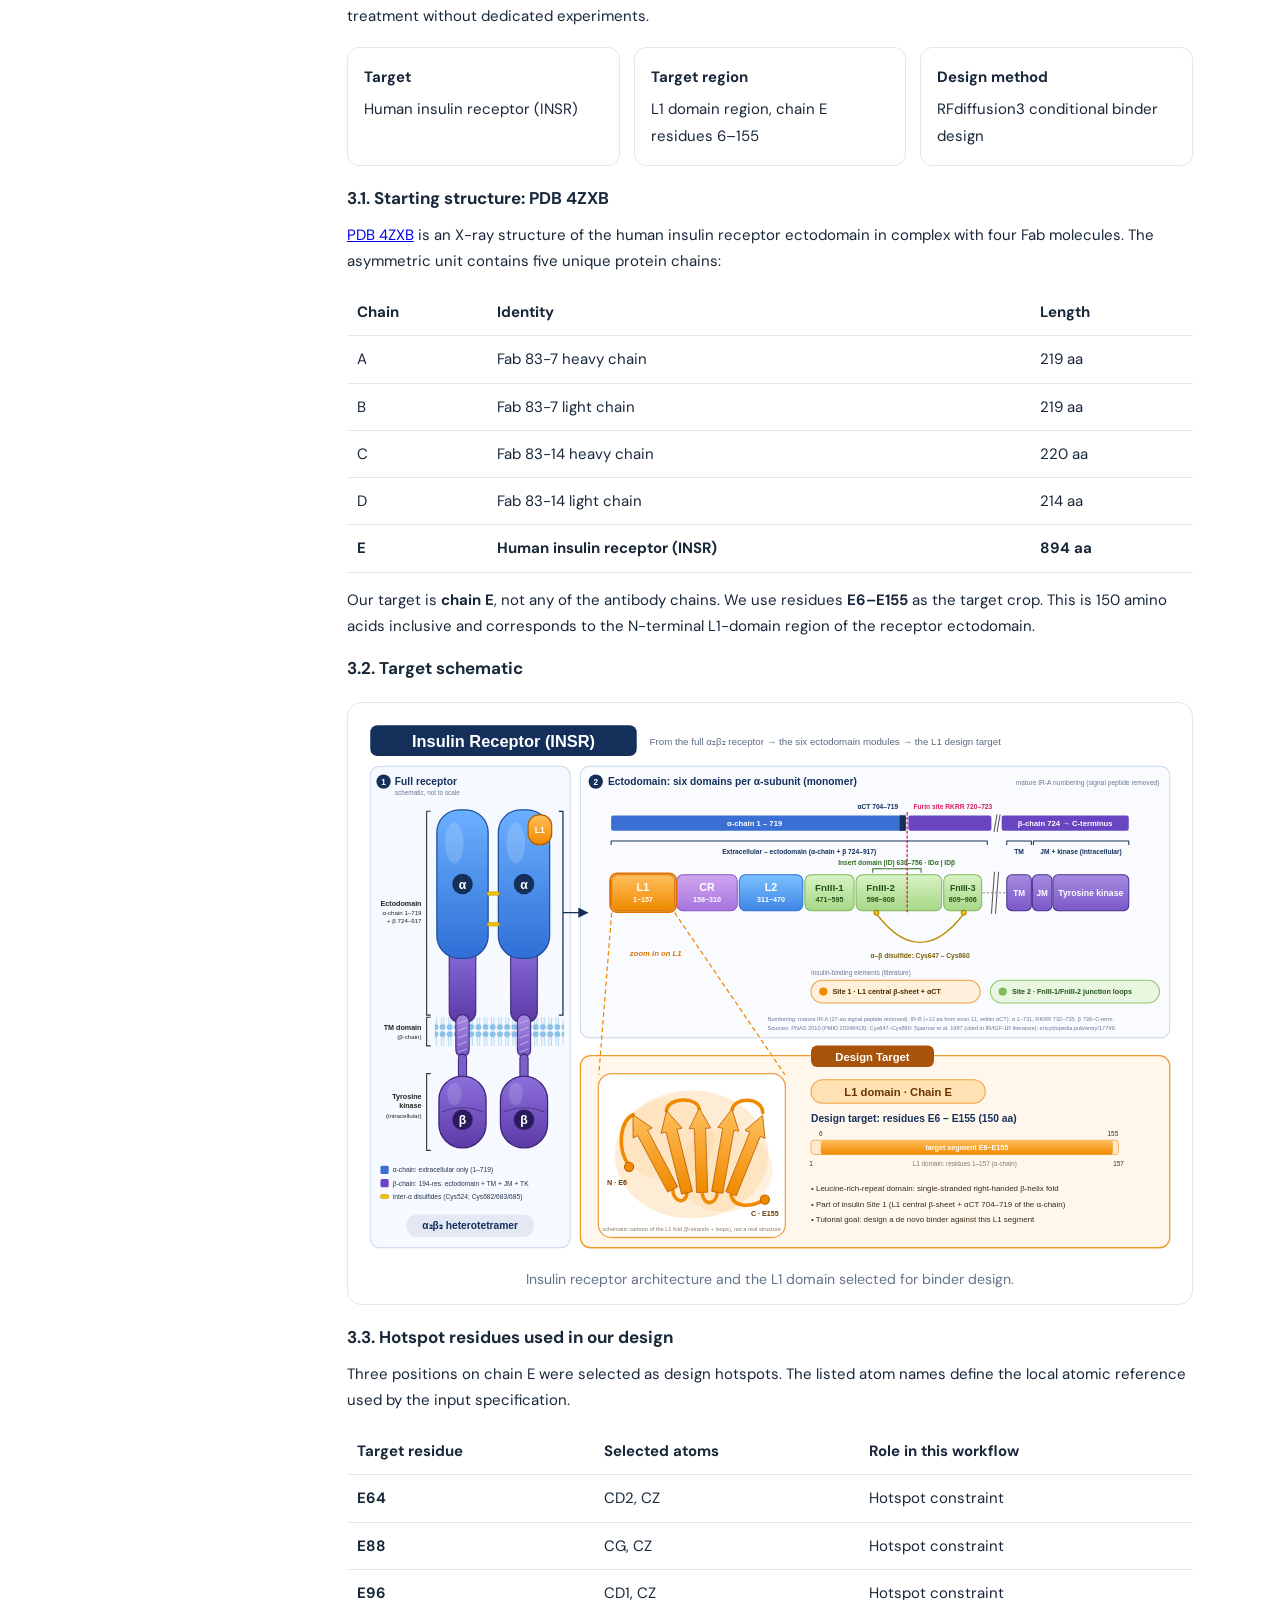
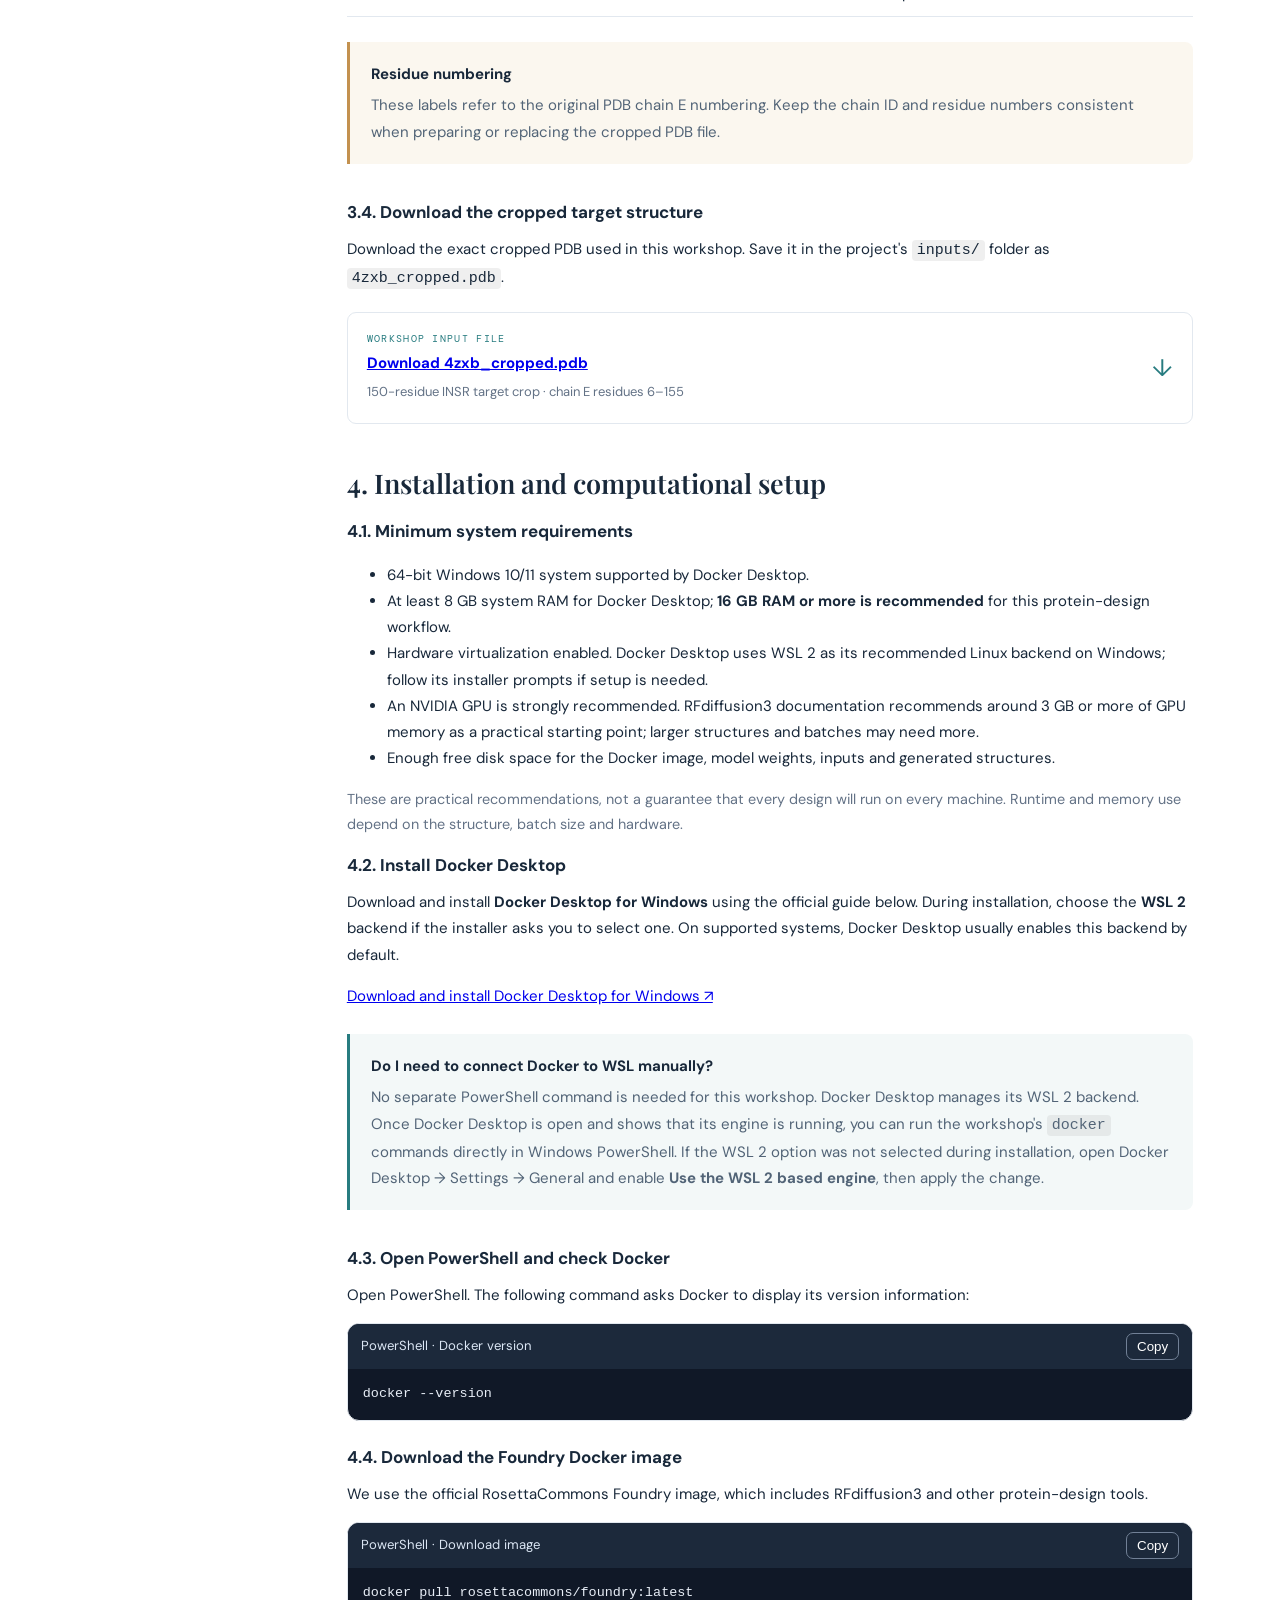
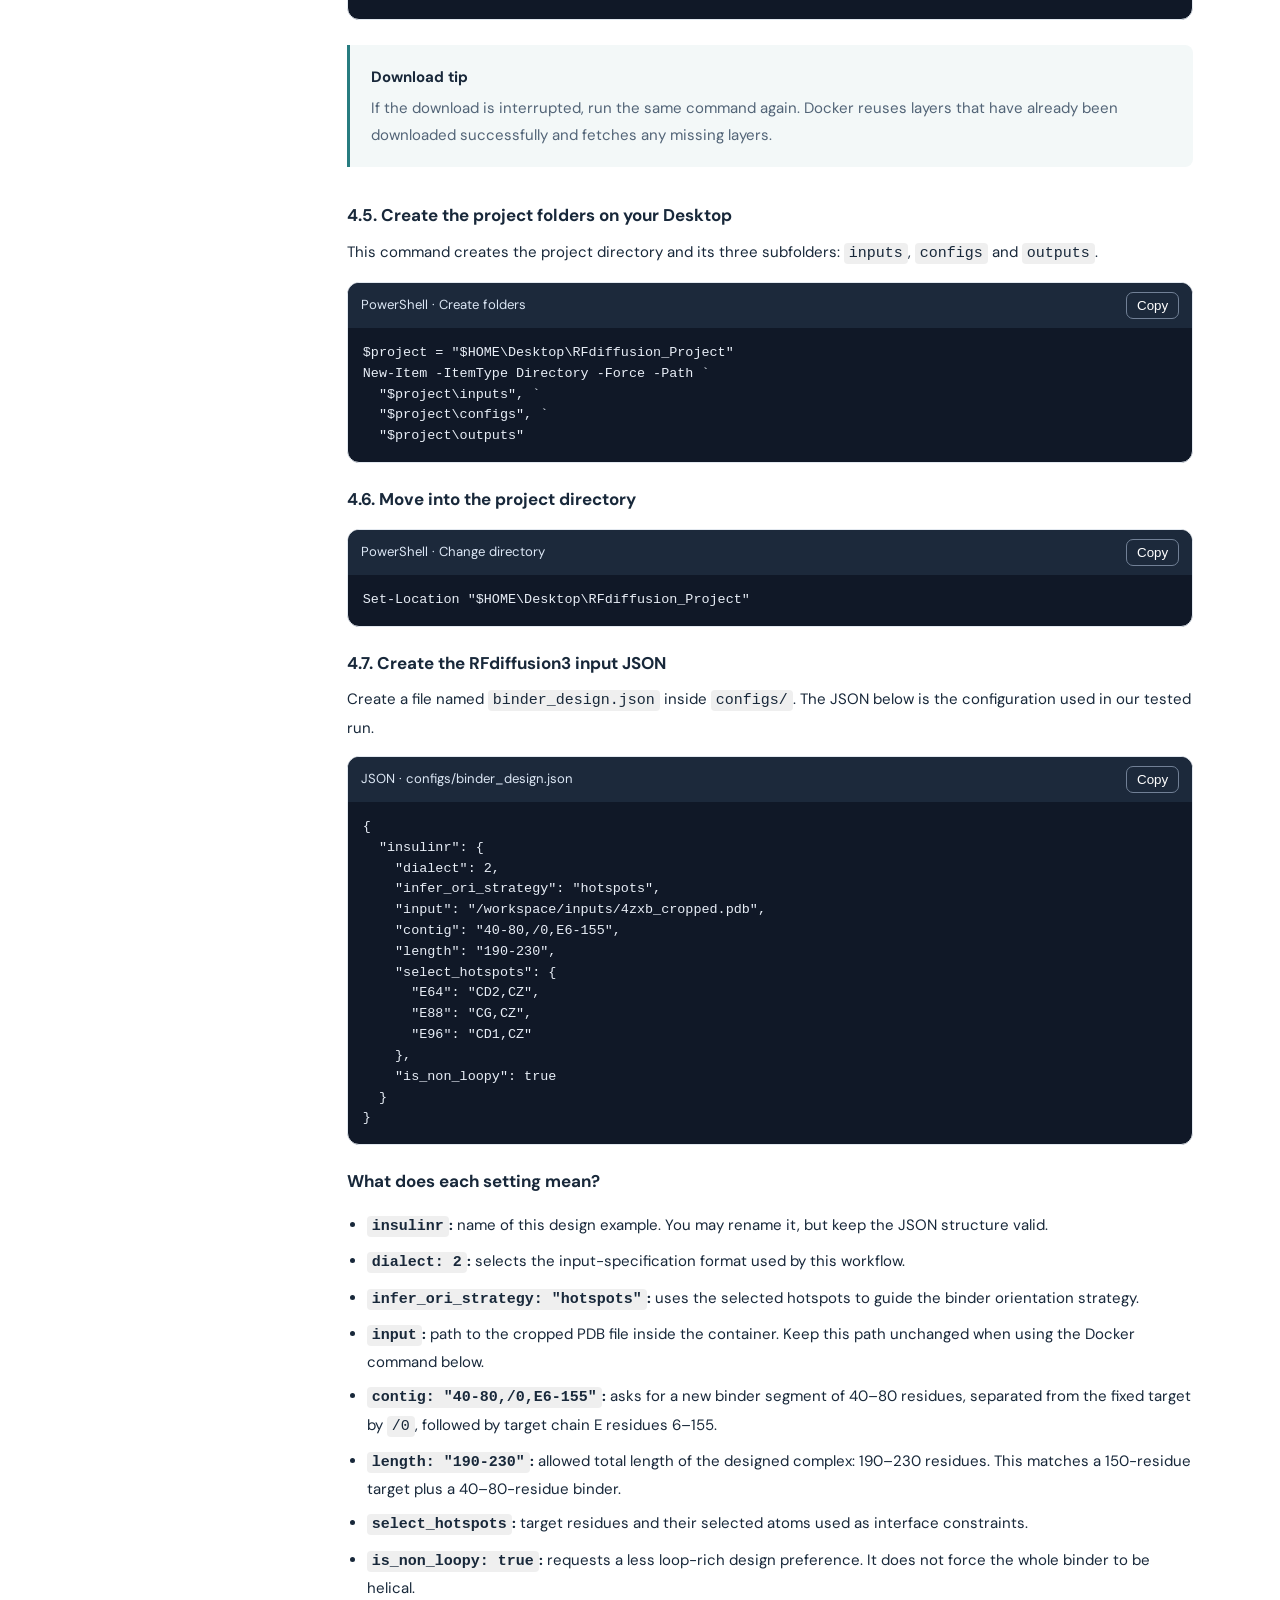
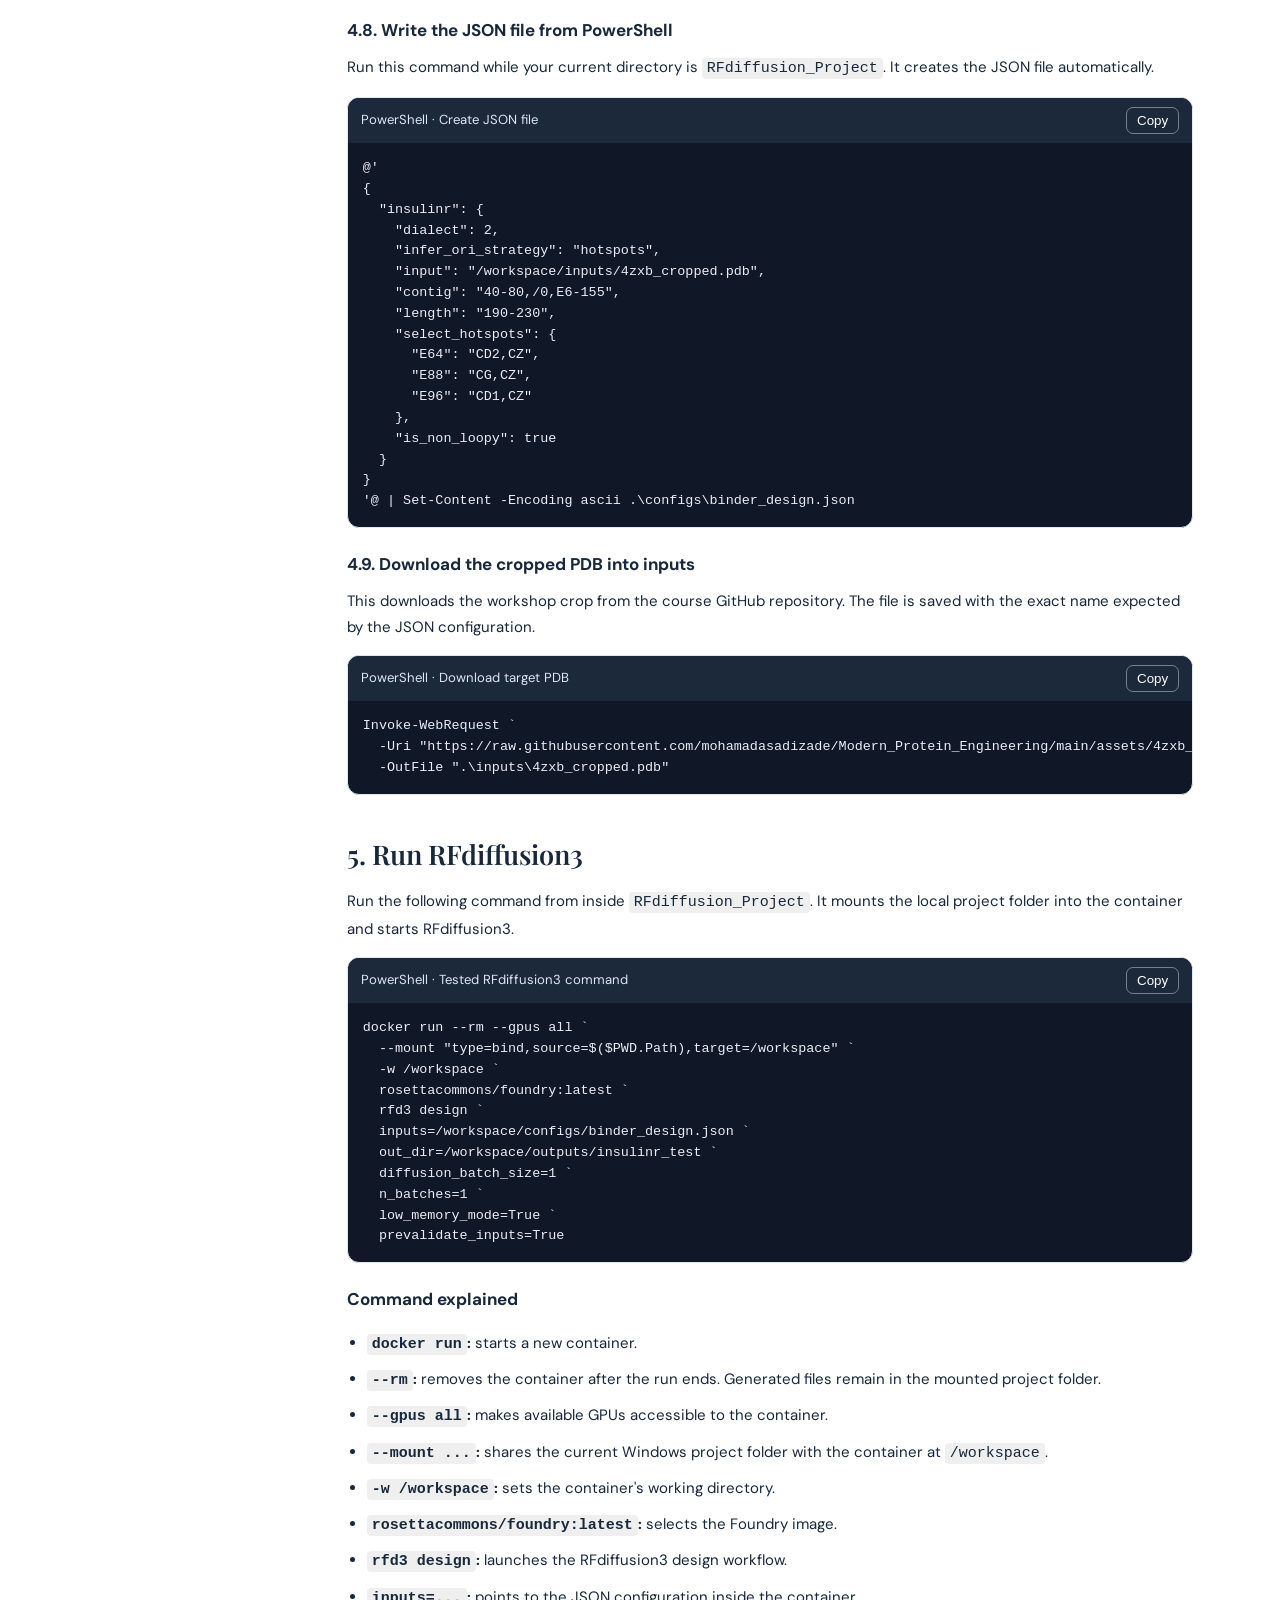
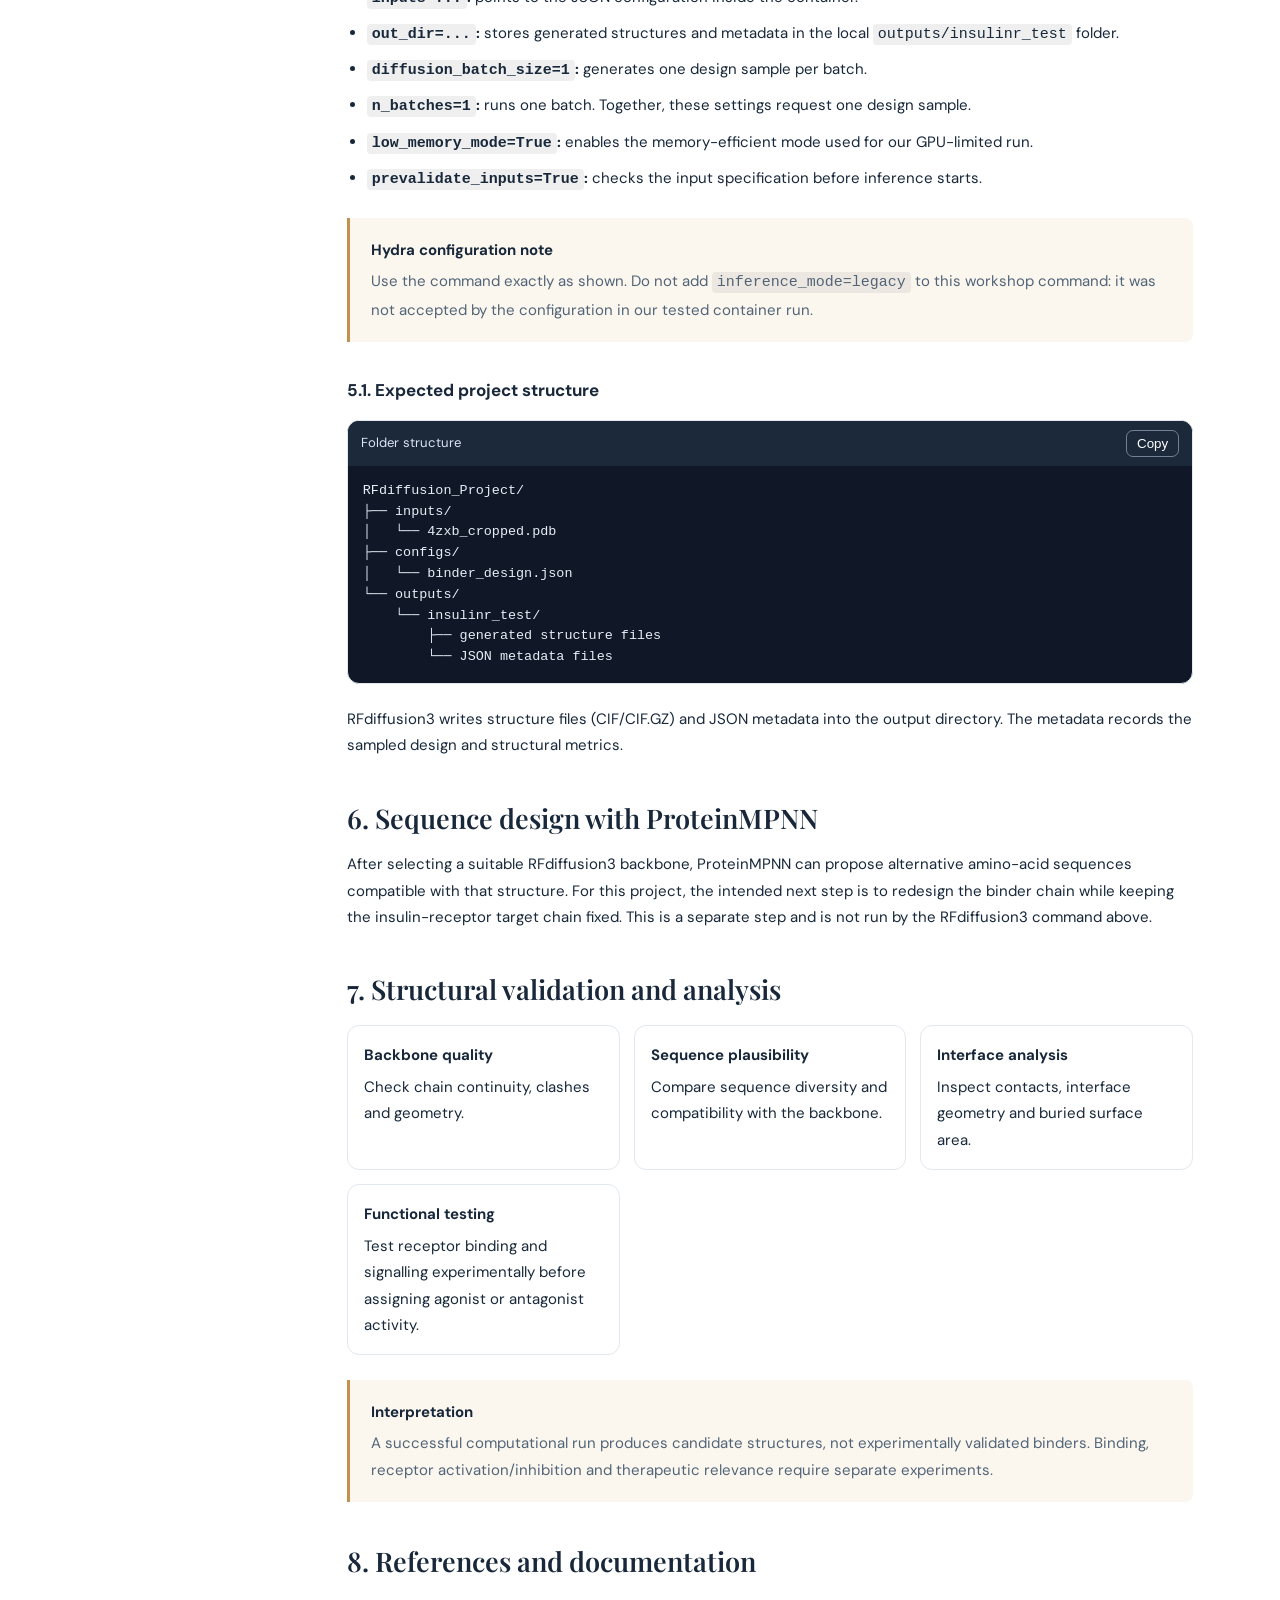
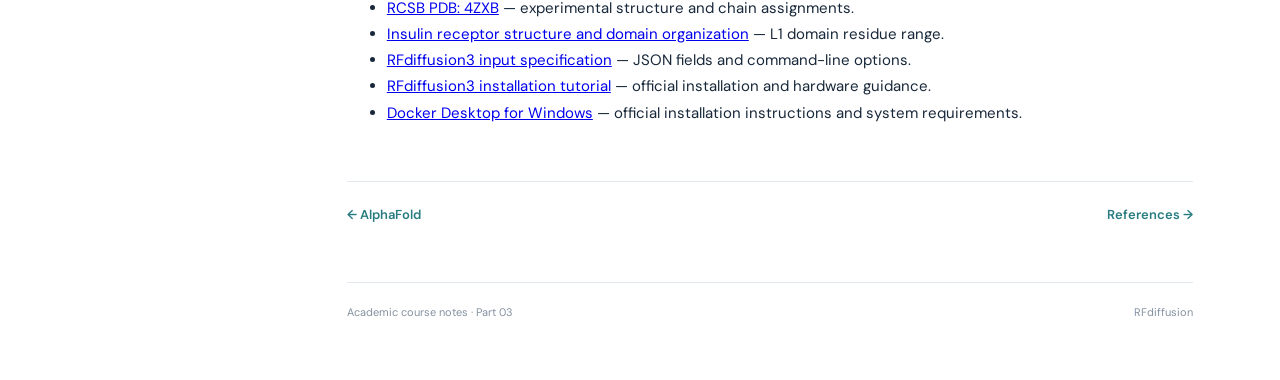
==== commit dfa0956b: "Replace PNG with SVG for insulin receptor schematic" ====
--- a/rfdiffusion.html
+++ b/rfdiffusion.html
@@ -102,7 +102,7 @@
 
 <h3>3.2. Target schematic</h3>
 <figure class="schematic-figure">
-  <img src="assets/insulin_receptor_schematic.png" alt="Schematic overview of the insulin receptor alpha and beta subunits, domain organization, and the L1 design target">
+  <img src="assets/insulin_receptor_schematic.svg" alt="Schematic overview of the insulin receptor alpha and beta subunits, domain organization, and the L1 design target">
   <figcaption>Insulin receptor architecture and the L1 domain selected for binder design.</figcaption>
 </figure>
 
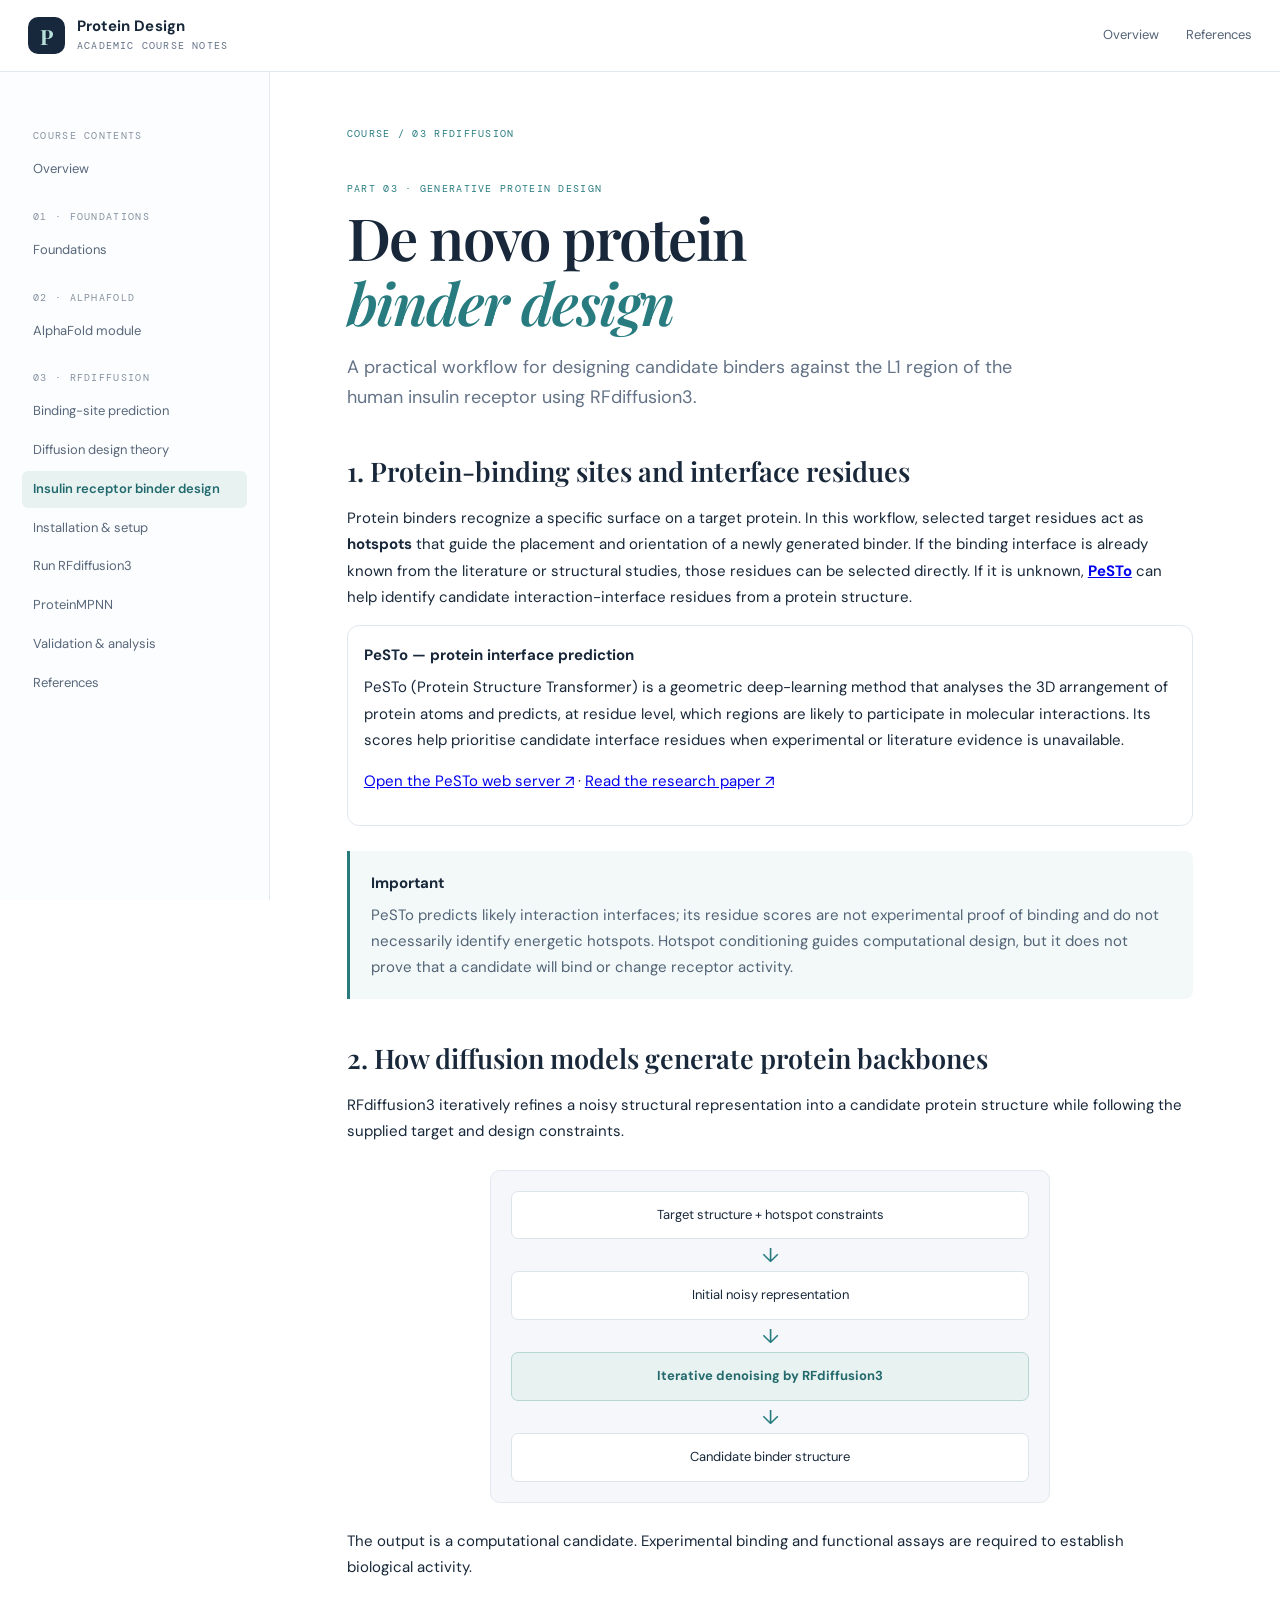
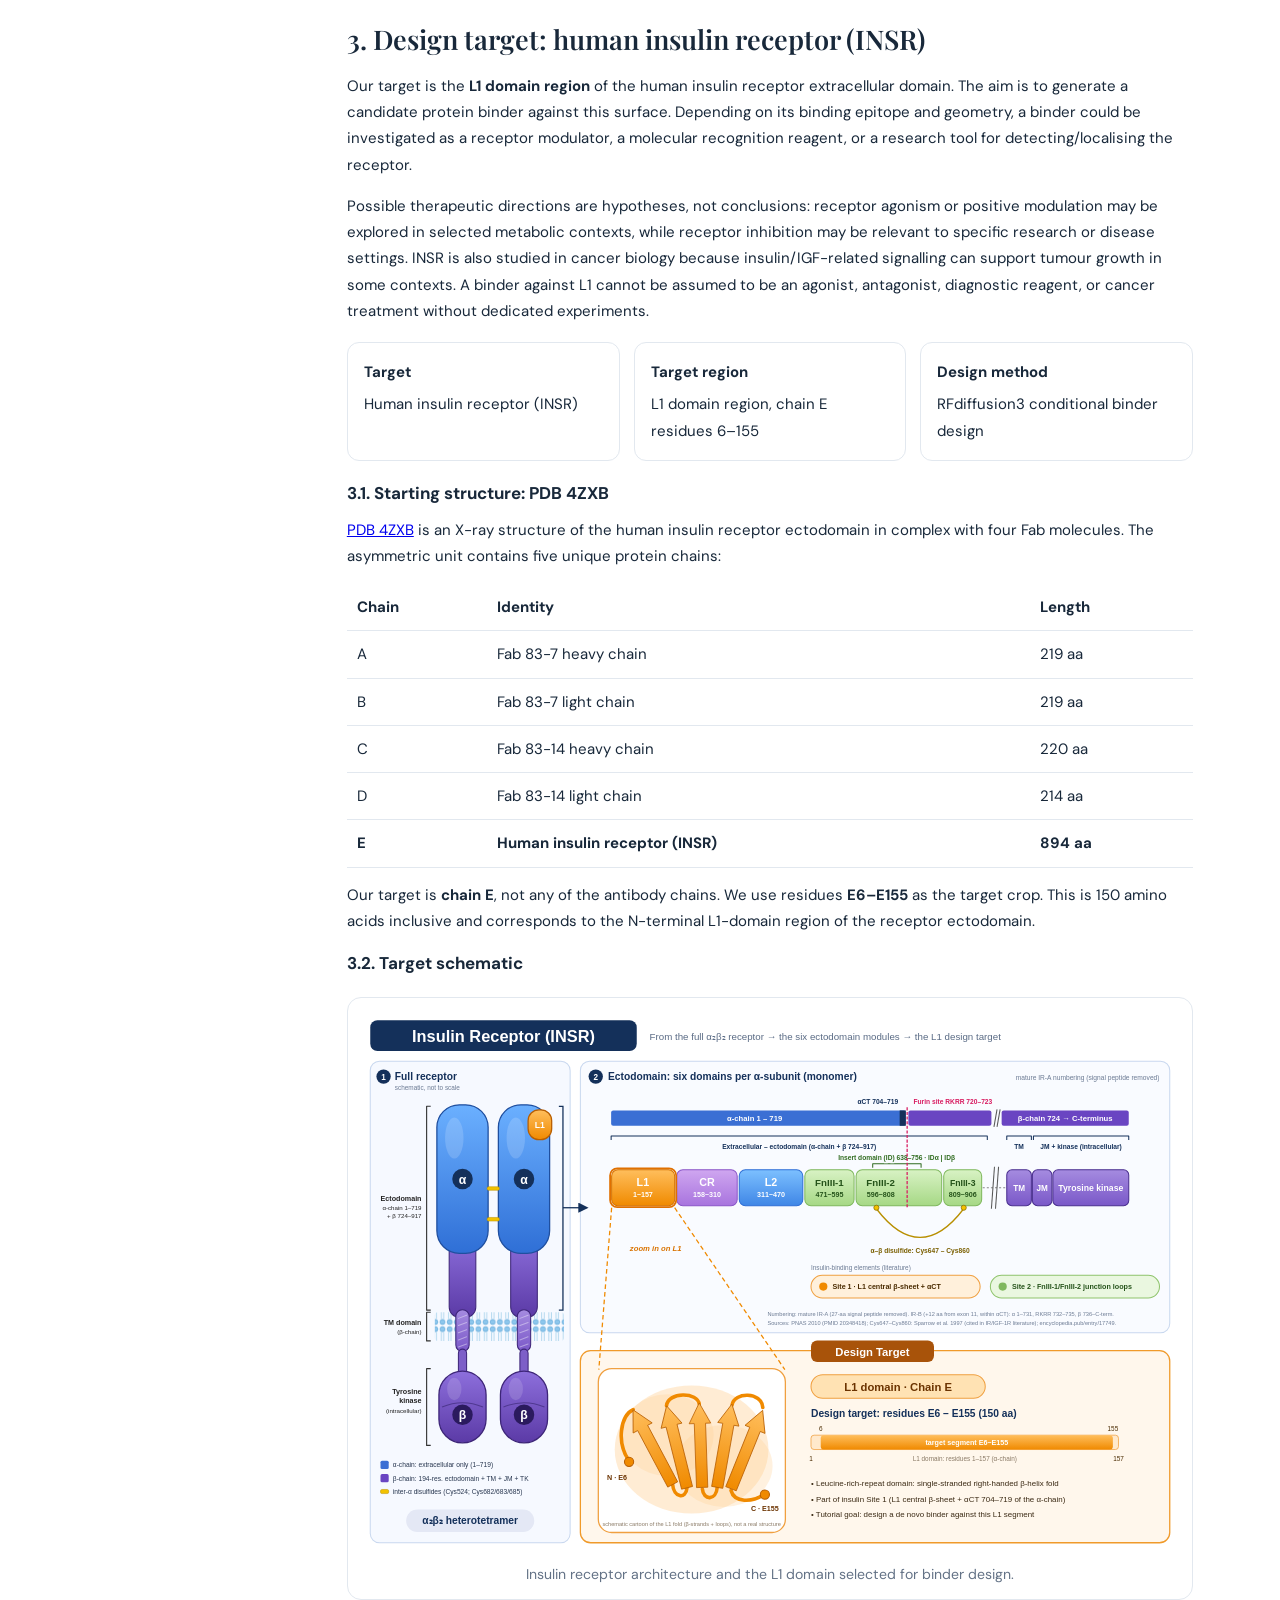
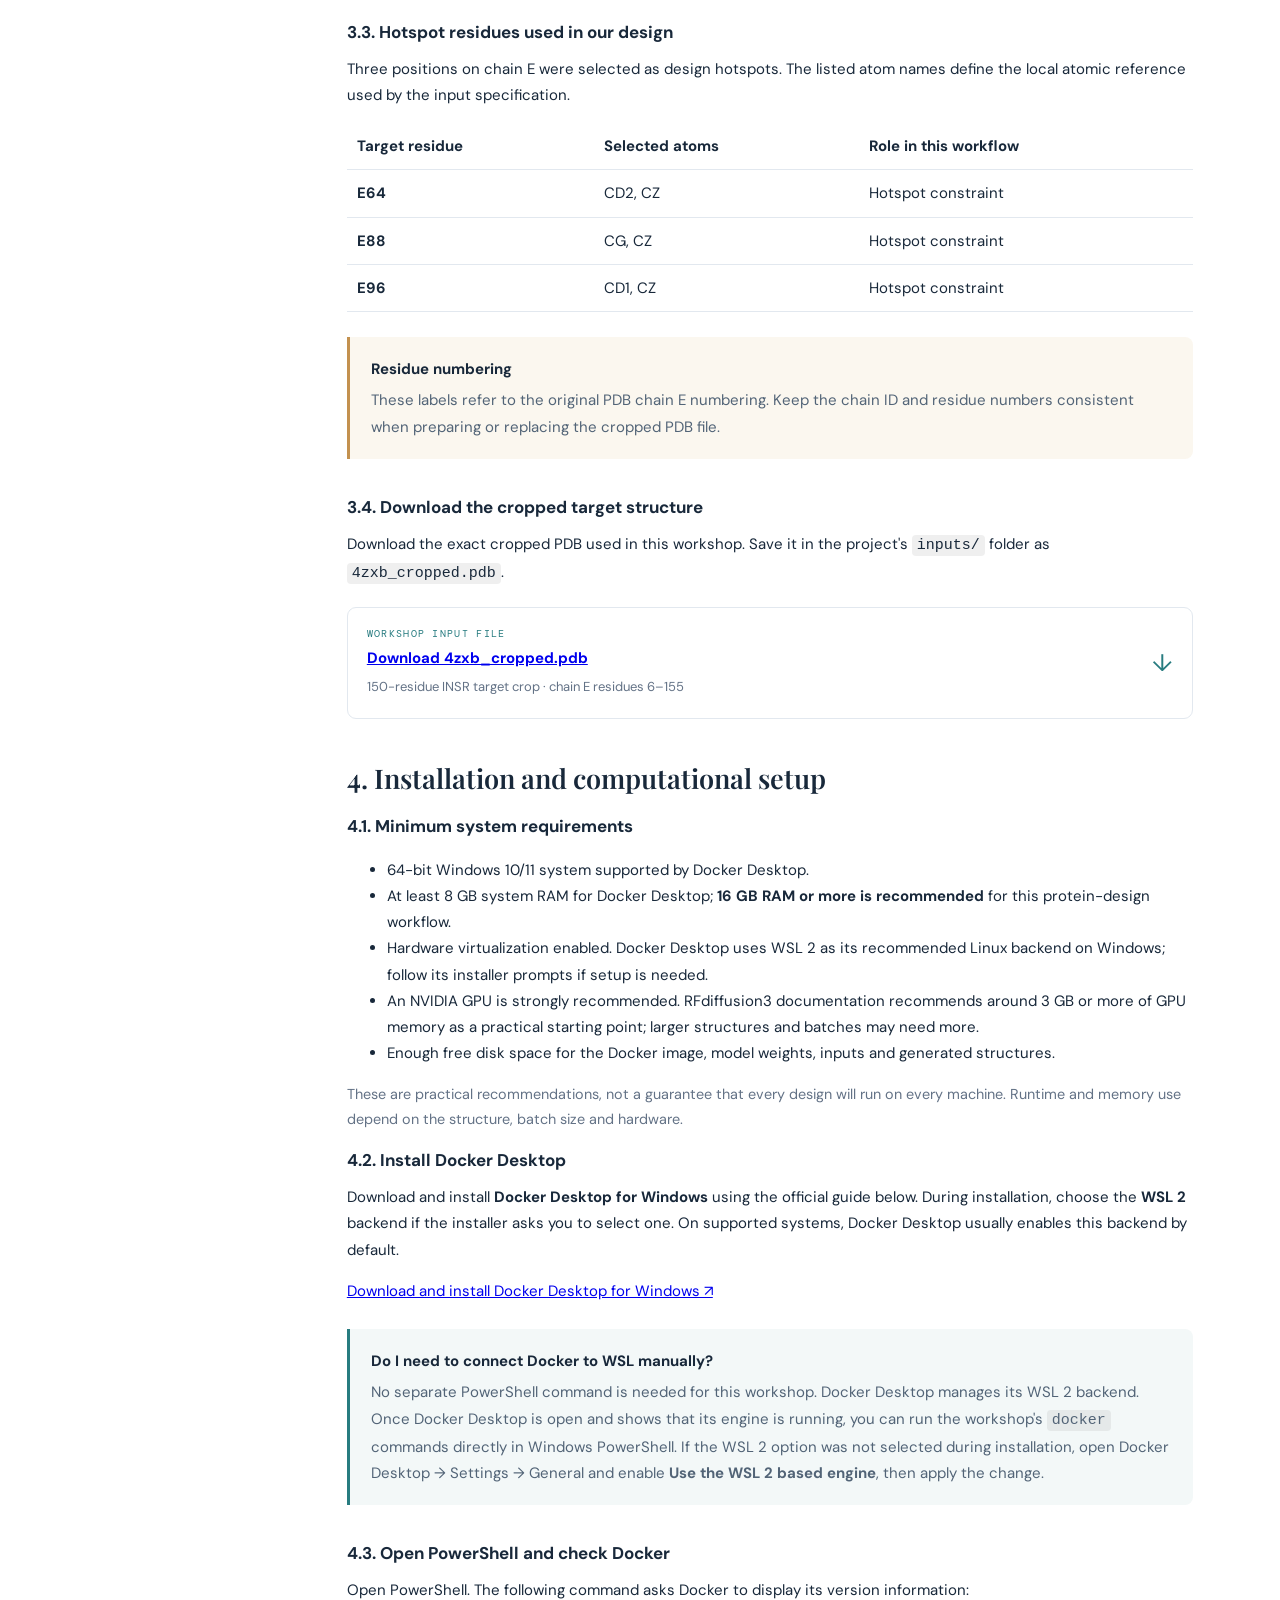
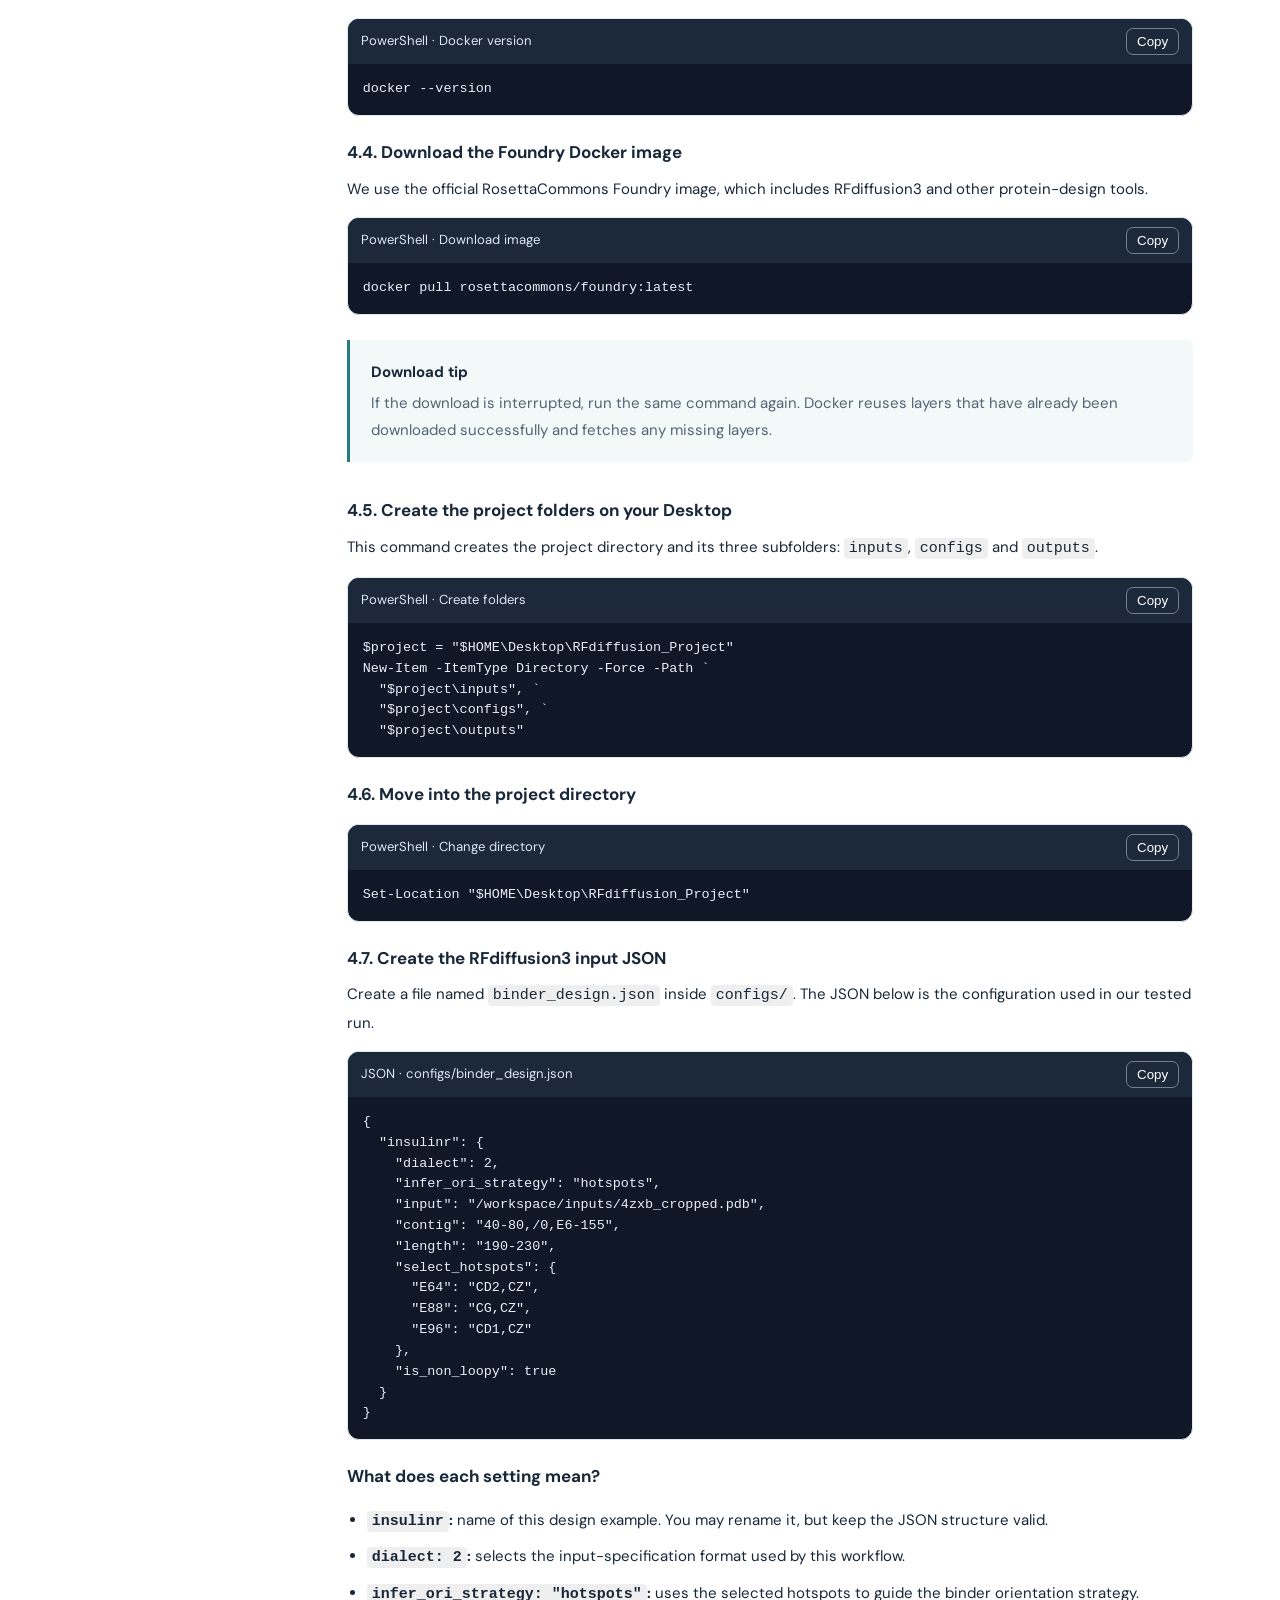
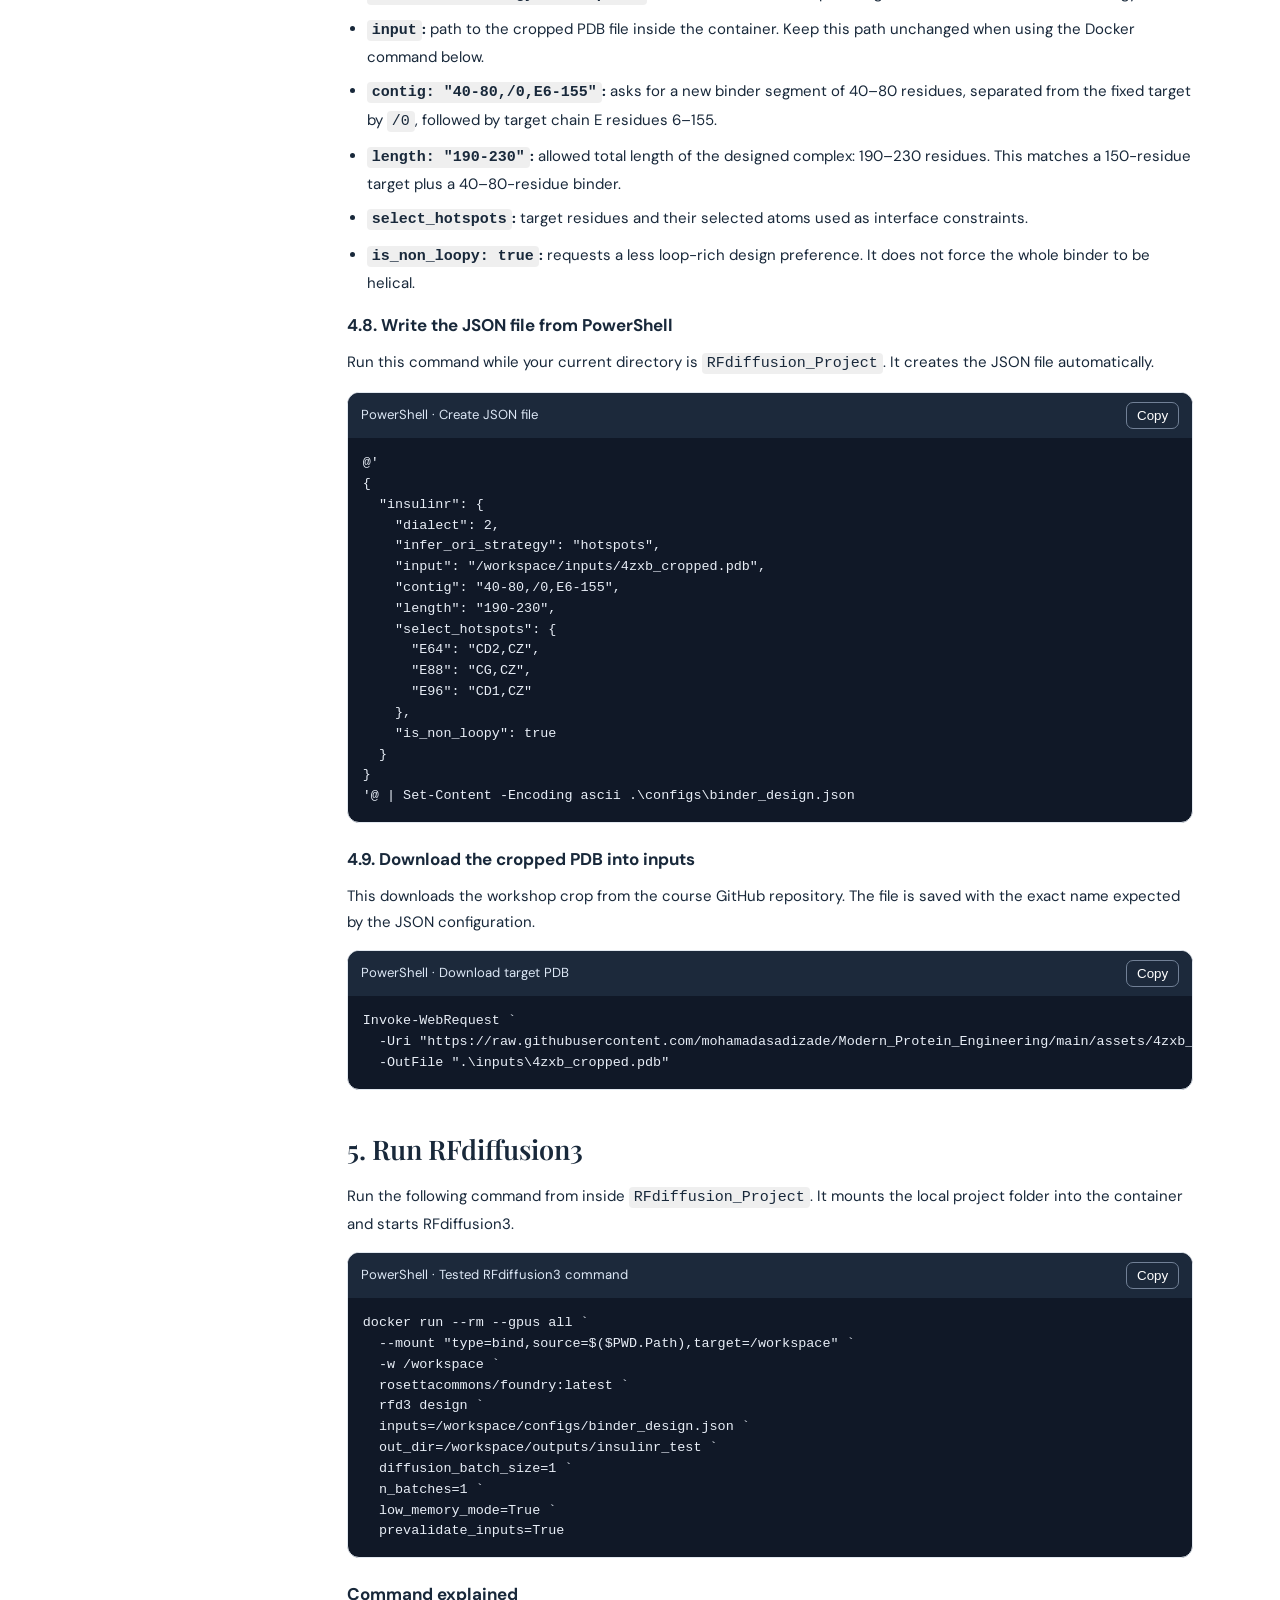
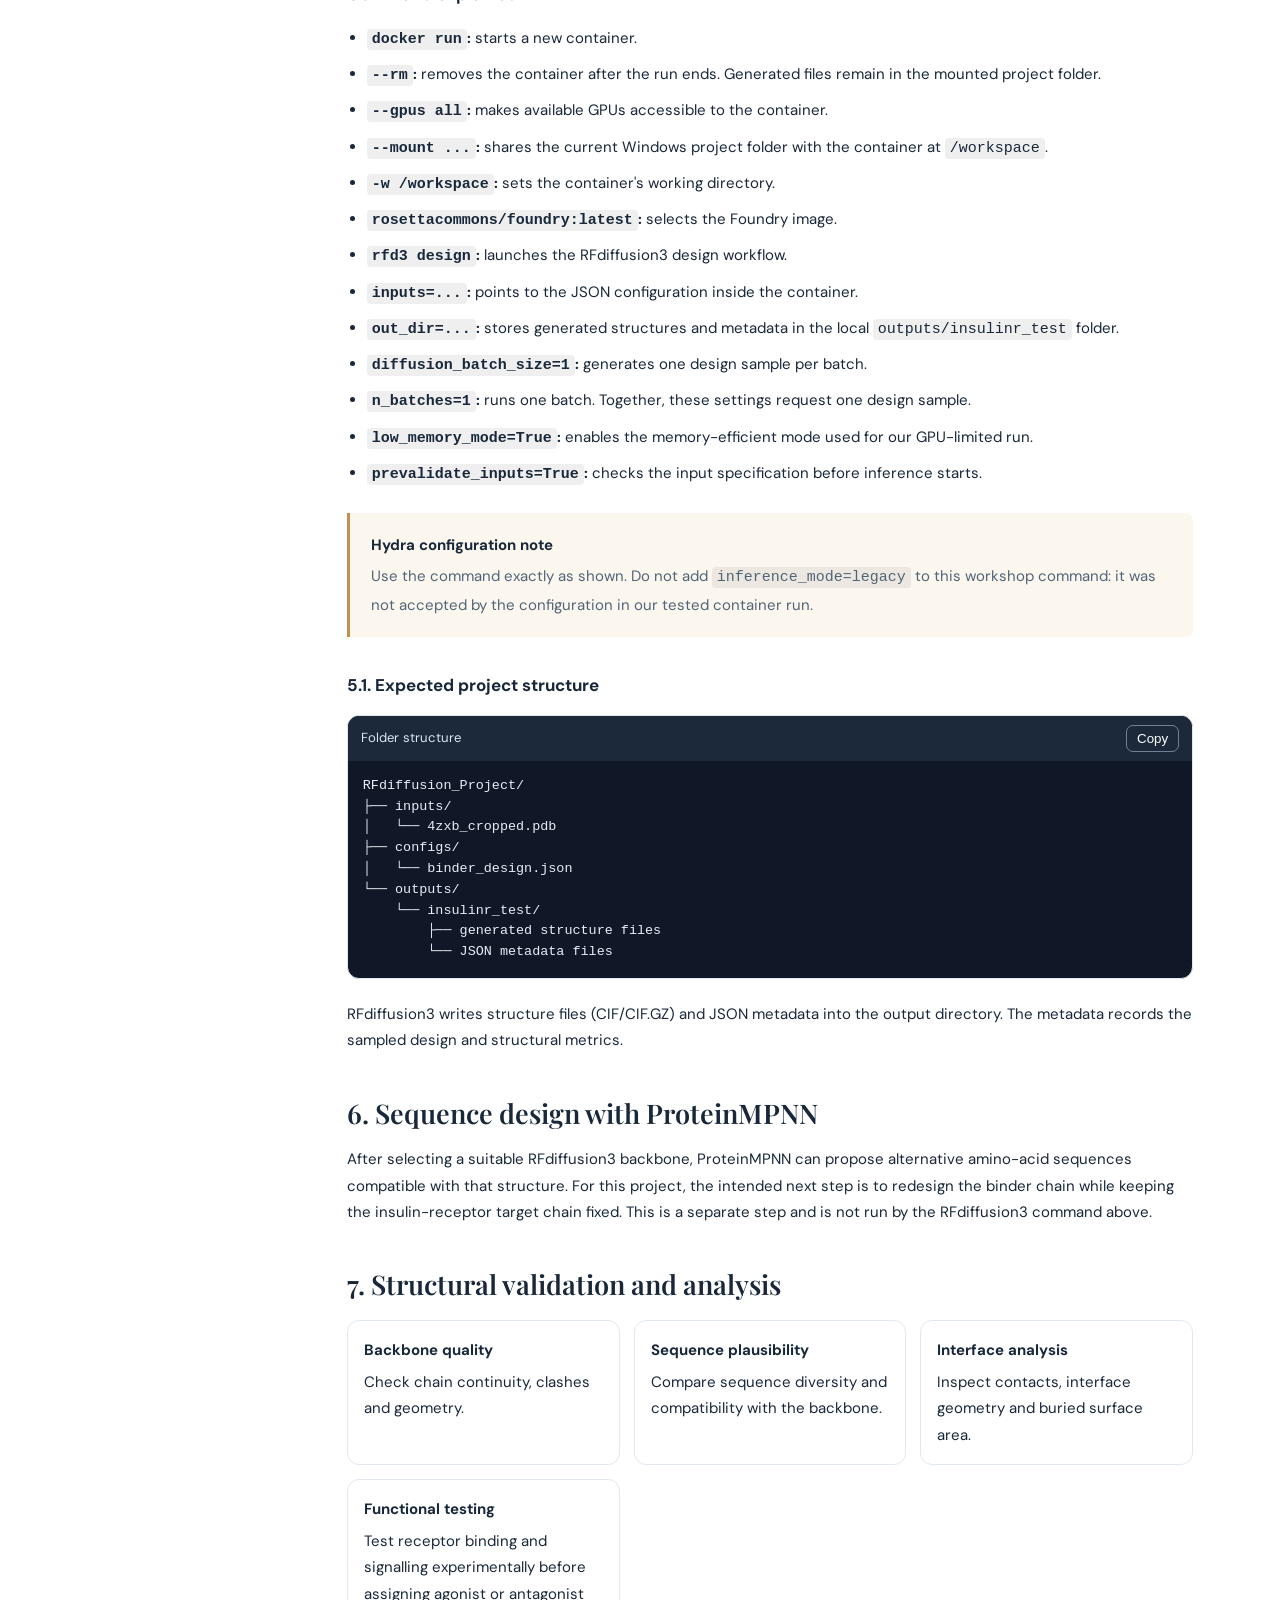
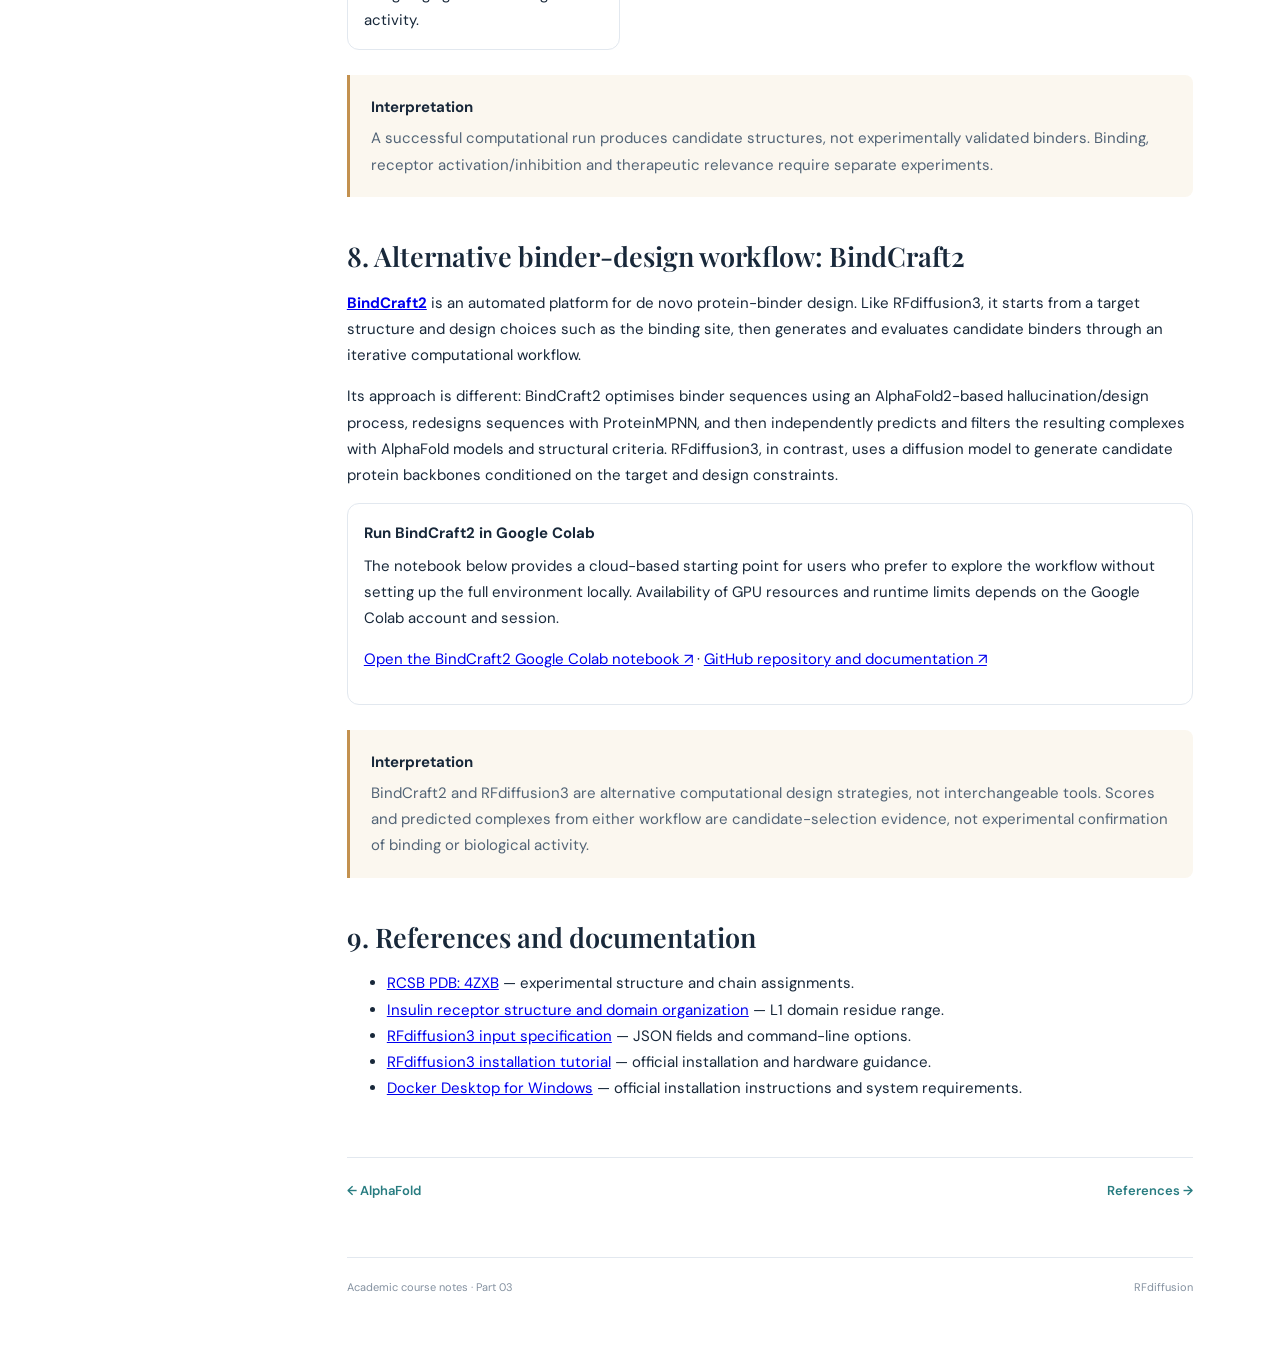
==== commit 5e1d9805: "Add files via upload" ====
--- a/rfdiffusion.html
+++ b/rfdiffusion.html
@@ -59,8 +59,13 @@
 
 <section id="binding-sites">
 <h2>1. Protein-binding sites and interface residues</h2>
-<p>Protein binders recognize a specific surface on a target protein. In this workflow, selected target residues act as <b>hotspots</b> that guide the placement and orientation of a newly generated binder.</p>
-<div class="callout"><strong>Important</strong><p>Hotspot conditioning guides computational design; it does not prove that a candidate will bind or change receptor activity.</p></div>
+<p>Protein binders recognize a specific surface on a target protein. In this workflow, selected target residues act as <b>hotspots</b> that guide the placement and orientation of a newly generated binder. If the binding interface is already known from the literature or structural studies, those residues can be selected directly. If it is unknown, <a href="https://pesto.epfl.ch/" target="_blank" rel="noopener"><b>PeSTo</b></a> can help identify candidate interaction-interface residues from a protein structure.</p>
+<div class="protocol-card">
+  <strong>PeSTo — protein interface prediction</strong>
+  <p>PeSTo (Protein Structure Transformer) is a geometric deep-learning method that analyses the 3D arrangement of protein atoms and predicts, at residue level, which regions are likely to participate in molecular interactions. Its scores help prioritise candidate interface residues when experimental or literature evidence is unavailable.</p>
+  <p><a href="https://pesto.epfl.ch/" target="_blank" rel="noopener">Open the PeSTo web server ↗</a> · <a href="https://www.nature.com/articles/s41467-023-37701-8" target="_blank" rel="noopener">Read the research paper ↗</a></p>
+</div>
+<div class="callout"><strong>Important</strong><p>PeSTo predicts likely interaction interfaces; its residue scores are not experimental proof of binding and do not necessarily identify energetic hotspots. Hotspot conditioning guides computational design, but it does not prove that a candidate will bind or change receptor activity.</p></div>
 </section>
 
 <section id="theory">
@@ -286,8 +291,20 @@
 <div class="notice"><strong>Interpretation</strong><p>A successful computational run produces candidate structures, not experimentally validated binders. Binding, receptor activation/inhibition and therapeutic relevance require separate experiments.</p></div>
 </section>
 
+<section id="bindcraft2">
+<h2>8. Alternative binder-design workflow: BindCraft2</h2>
+<p><a href="https://github.com/PacesaLab/BindCraft2" target="_blank" rel="noopener"><b>BindCraft2</b></a> is an automated platform for de novo protein-binder design. Like RFdiffusion3, it starts from a target structure and design choices such as the binding site, then generates and evaluates candidate binders through an iterative computational workflow.</p>
+<p>Its approach is different: BindCraft2 optimises binder sequences using an AlphaFold2-based hallucination/design process, redesigns sequences with ProteinMPNN, and then independently predicts and filters the resulting complexes with AlphaFold models and structural criteria. RFdiffusion3, in contrast, uses a diffusion model to generate candidate protein backbones conditioned on the target and design constraints.</p>
+<div class="protocol-card">
+  <strong>Run BindCraft2 in Google Colab</strong>
+  <p>The notebook below provides a cloud-based starting point for users who prefer to explore the workflow without setting up the full environment locally. Availability of GPU resources and runtime limits depends on the Google Colab account and session.</p>
+  <p><a href="https://colab.research.google.com/github/PacesaLab/BindCraft2/blob/main/bindcraft.ipynb#scrollTo=CWmKACXhJowM" target="_blank" rel="noopener">Open the BindCraft2 Google Colab notebook ↗</a> · <a href="https://github.com/PacesaLab/BindCraft2" target="_blank" rel="noopener">GitHub repository and documentation ↗</a></p>
+</div>
+<div class="notice"><strong>Interpretation</strong><p>BindCraft2 and RFdiffusion3 are alternative computational design strategies, not interchangeable tools. Scores and predicted complexes from either workflow are candidate-selection evidence, not experimental confirmation of binding or biological activity.</p></div>
+</section>
+
 <section id="protocol-references">
-<h2>8. References and documentation</h2>
+<h2>9. References and documentation</h2>
 <ul>
 <li><a href="https://www.rcsb.org/structure/4ZXB" target="_blank" rel="noopener">RCSB PDB: 4ZXB</a> — experimental structure and chain assignments.</li>
 <li><a href="https://www.ncbi.nlm.nih.gov/books/NBK279029/" target="_blank" rel="noopener">Insulin receptor structure and domain organization</a> — L1 domain residue range.</li>
@@ -316,4 +333,4 @@
 });
 </script>
 </body>
-</html>
+</html>
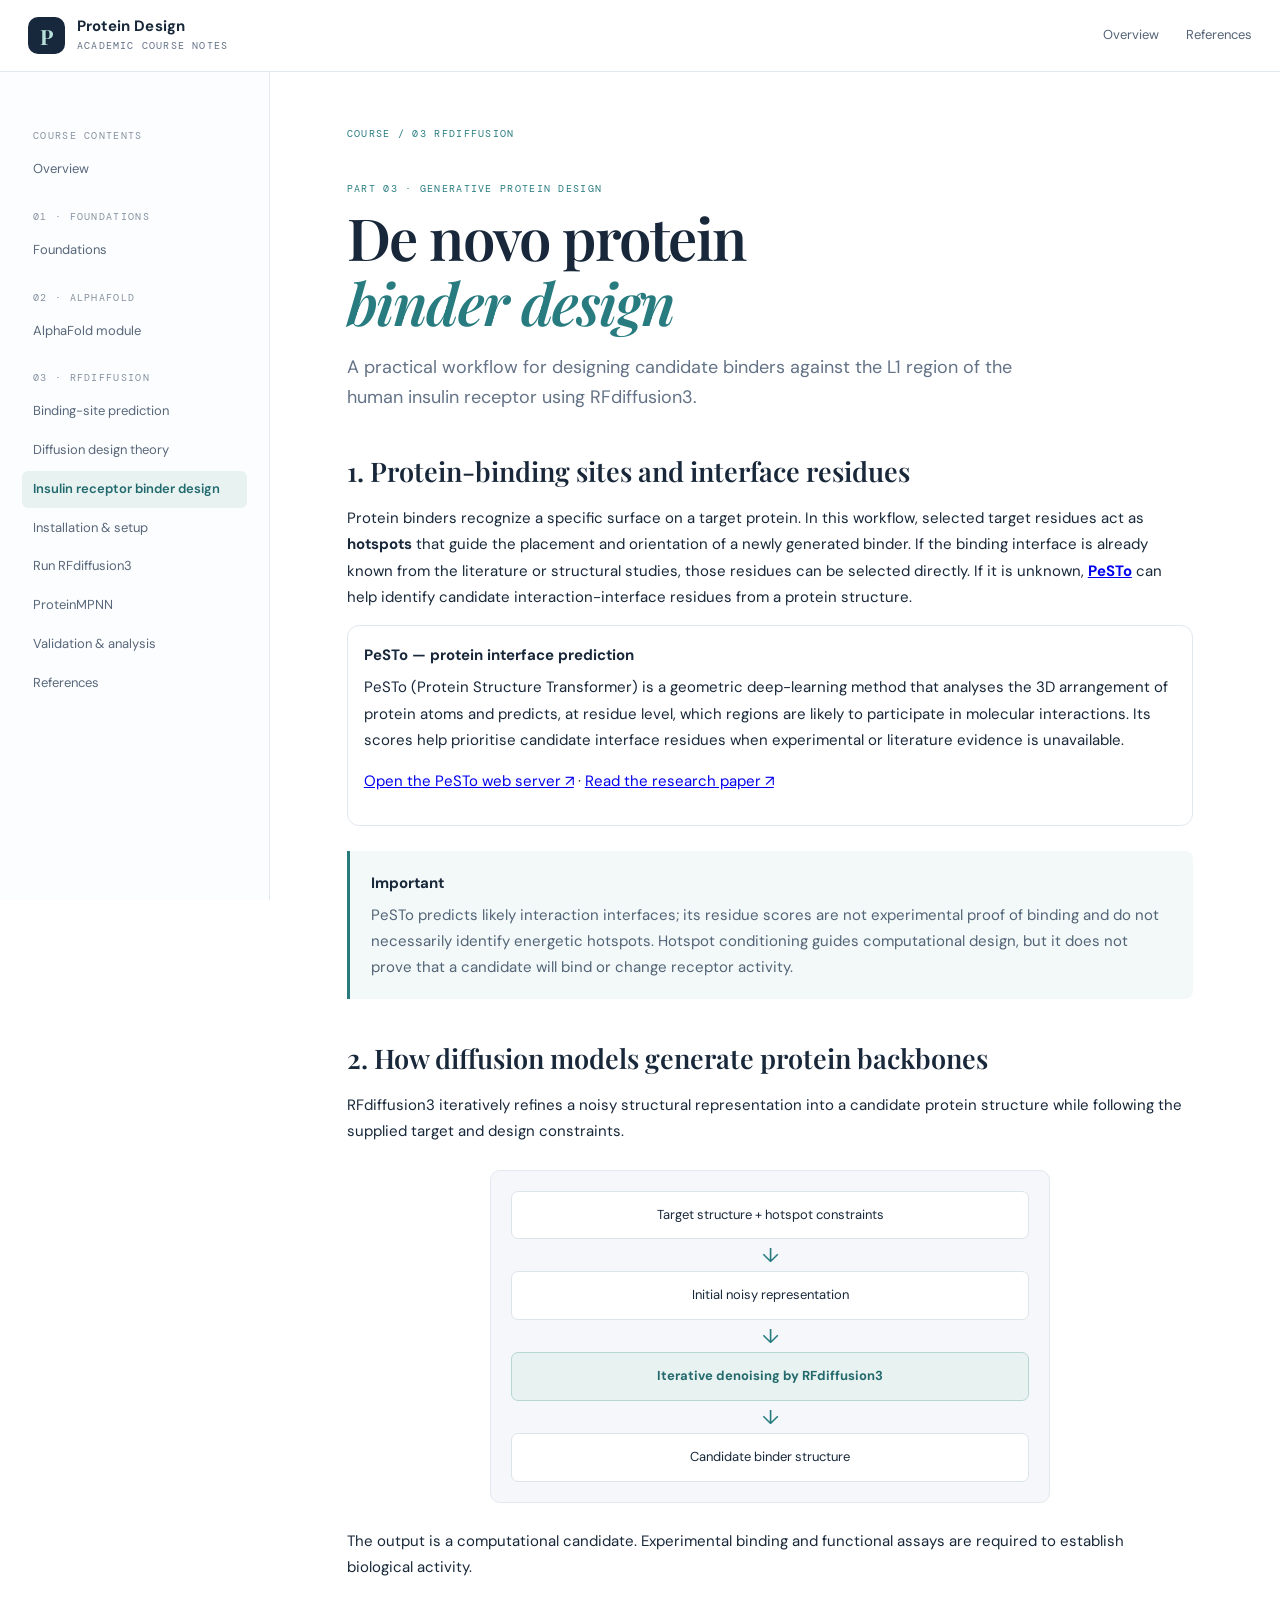
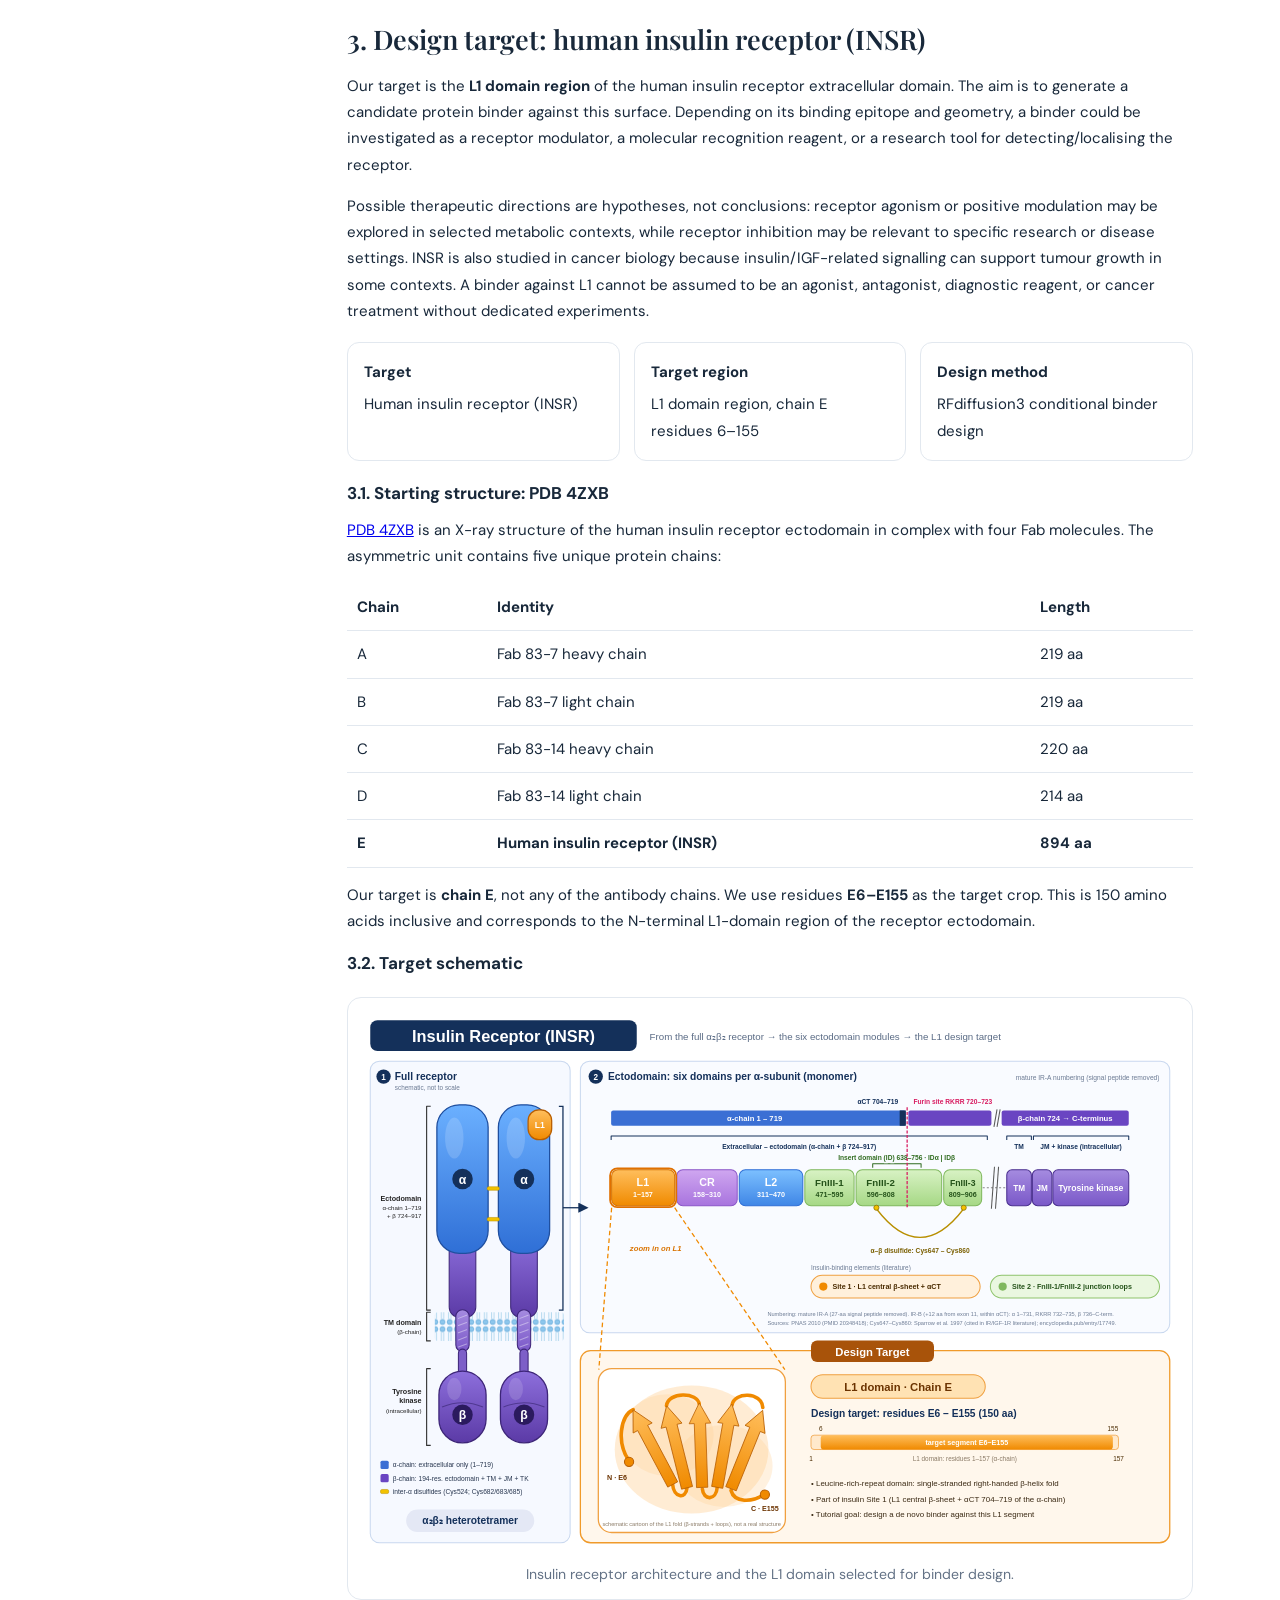
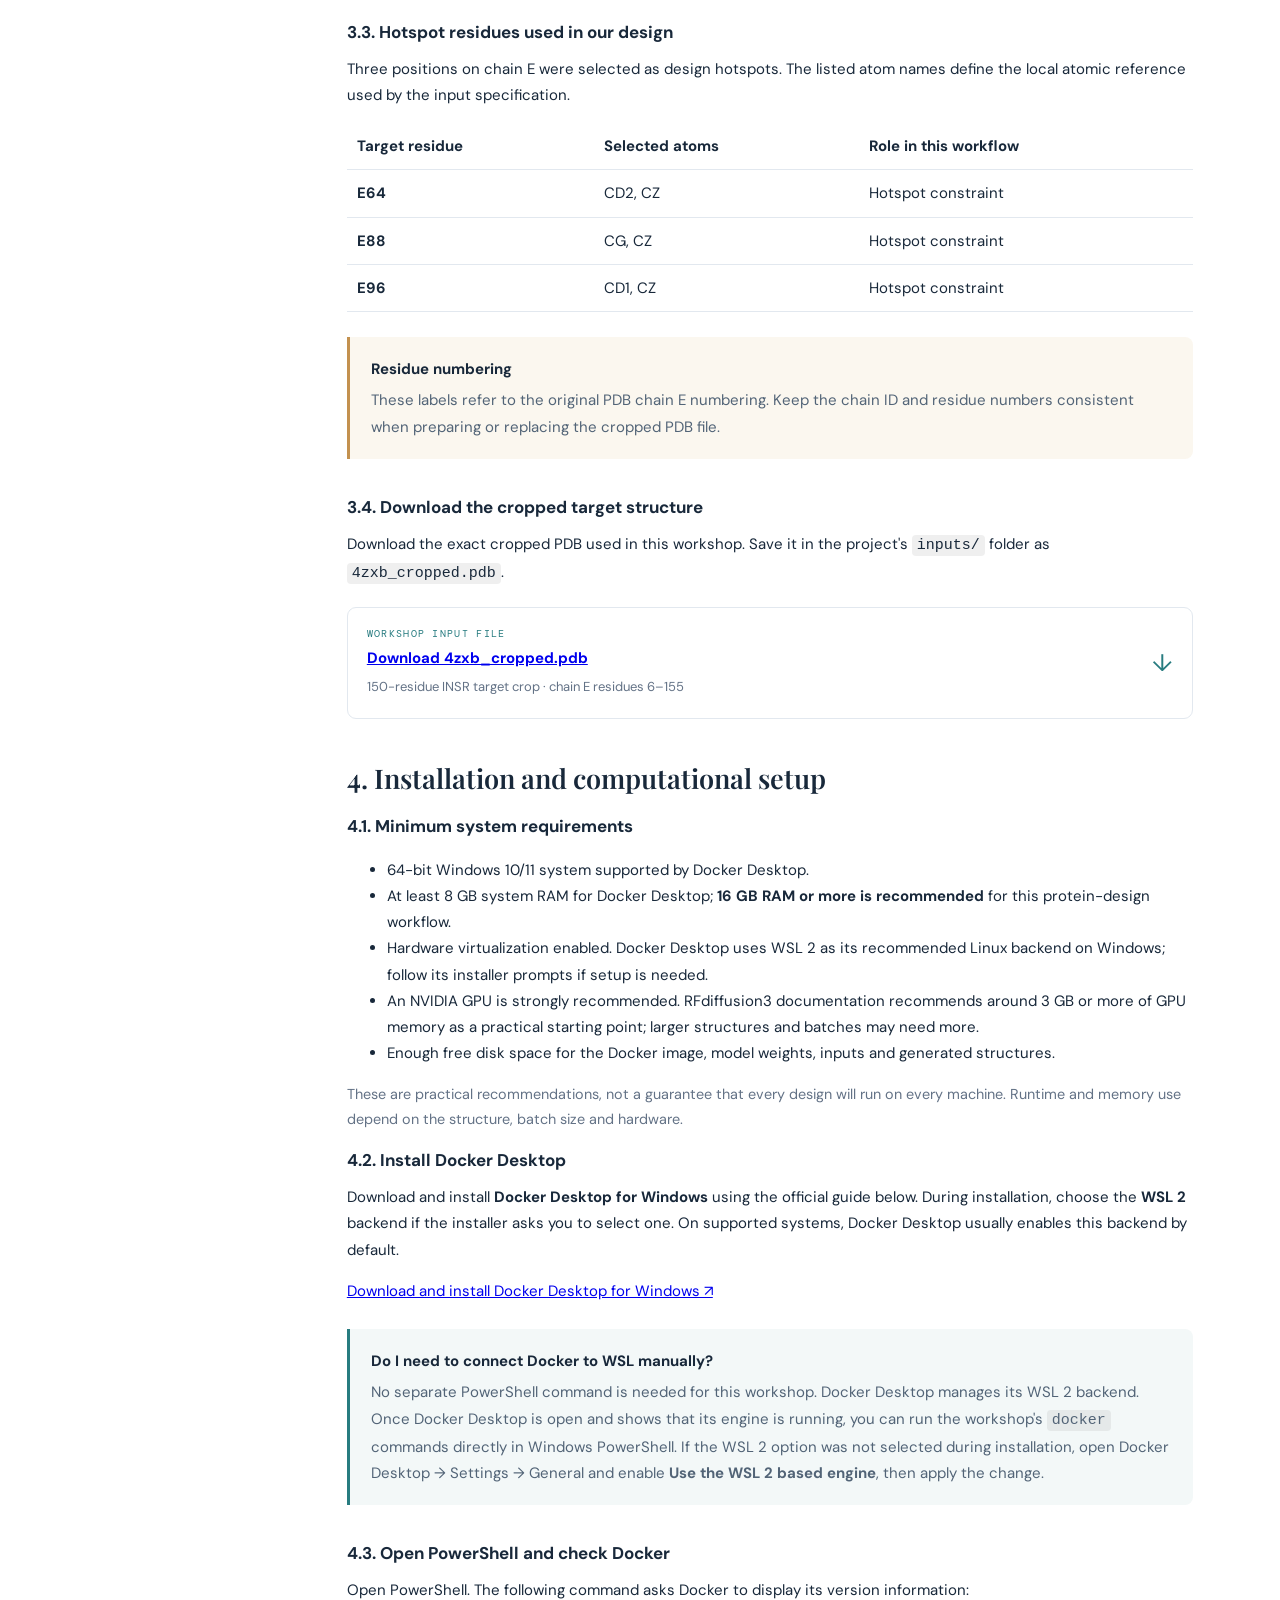
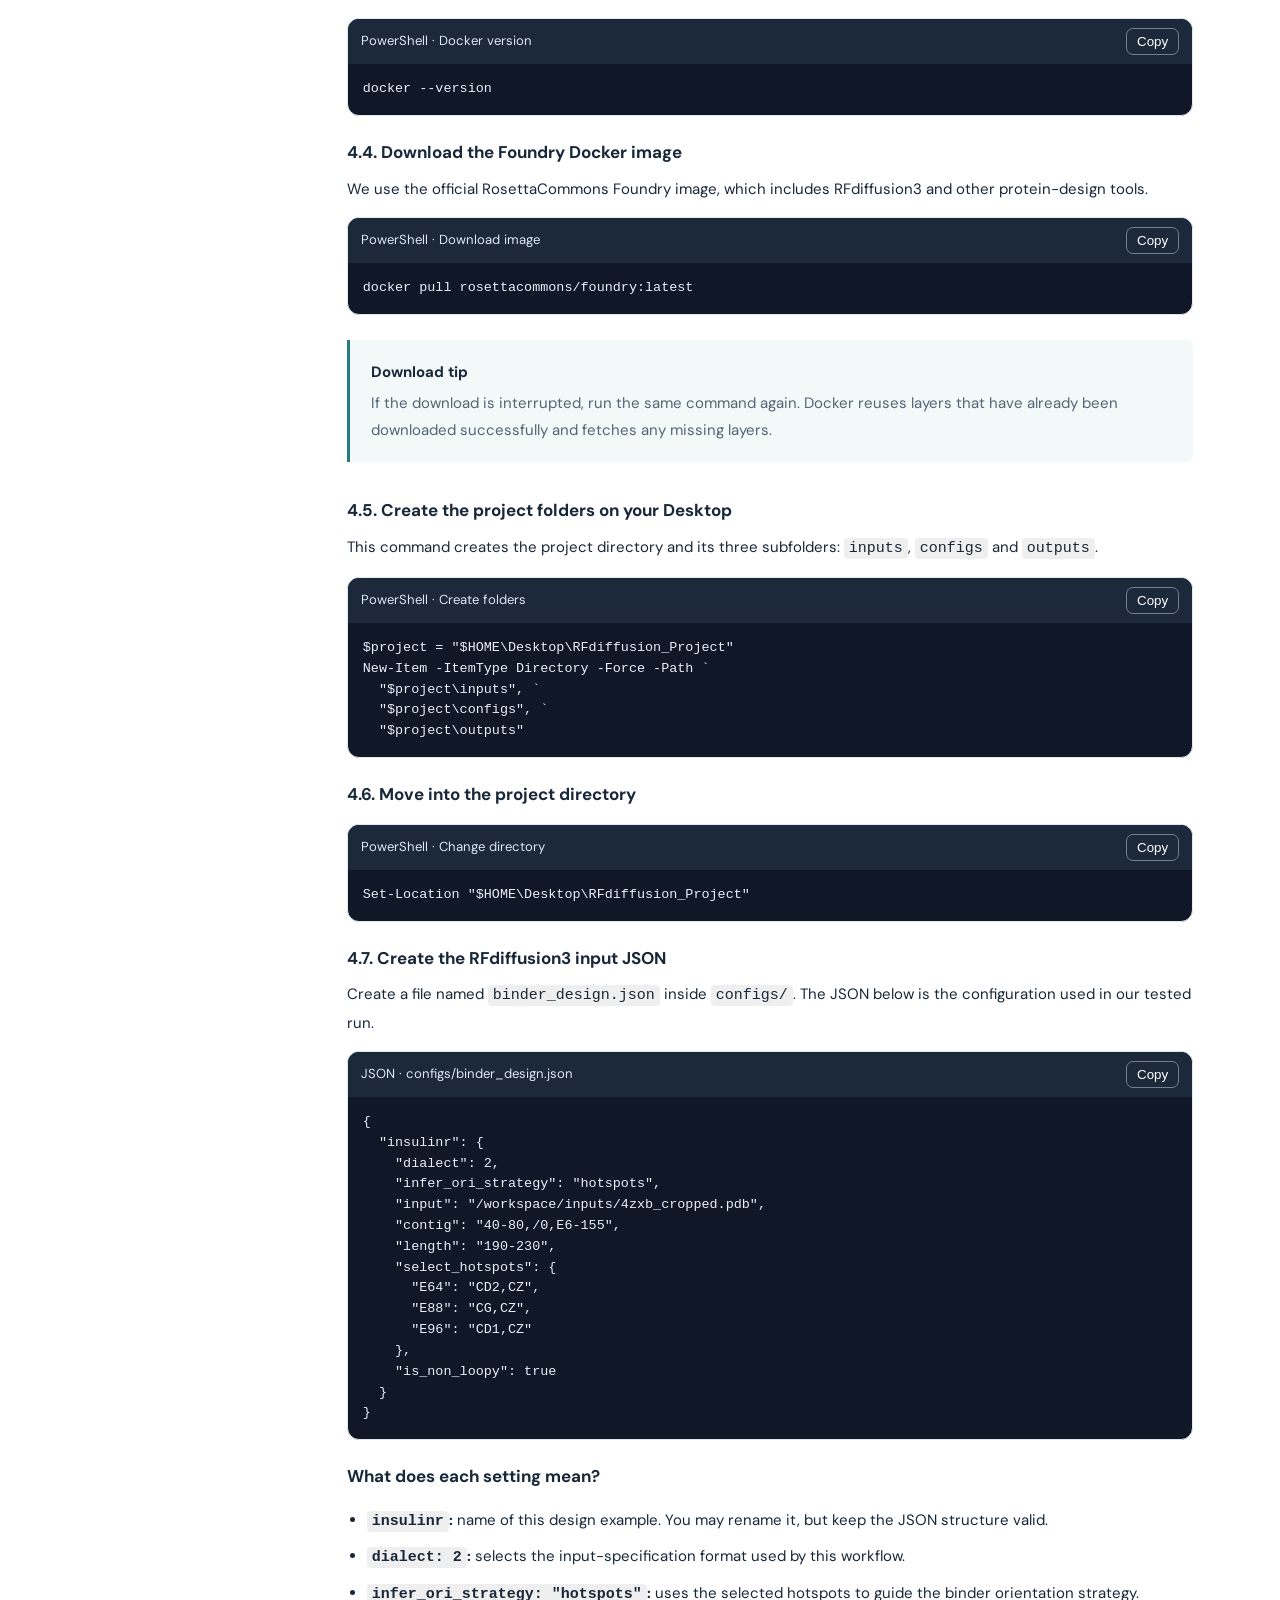
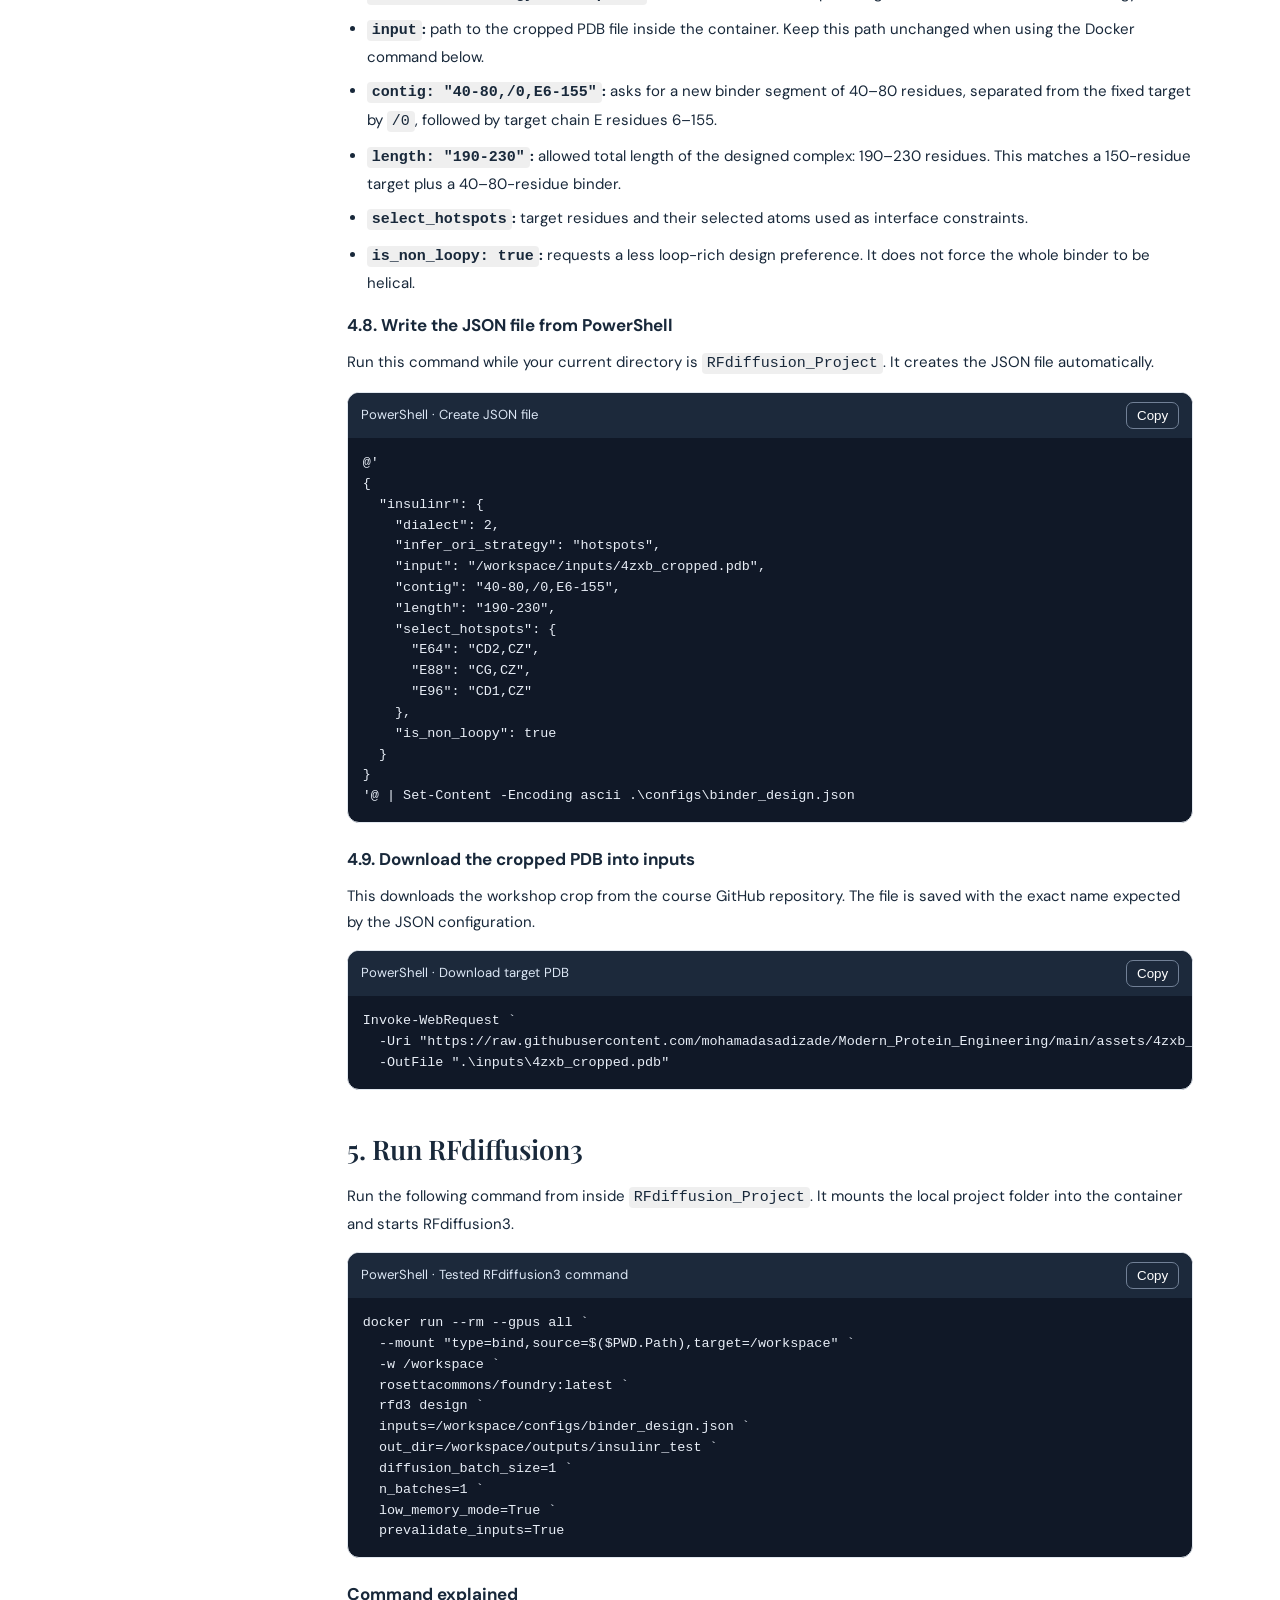
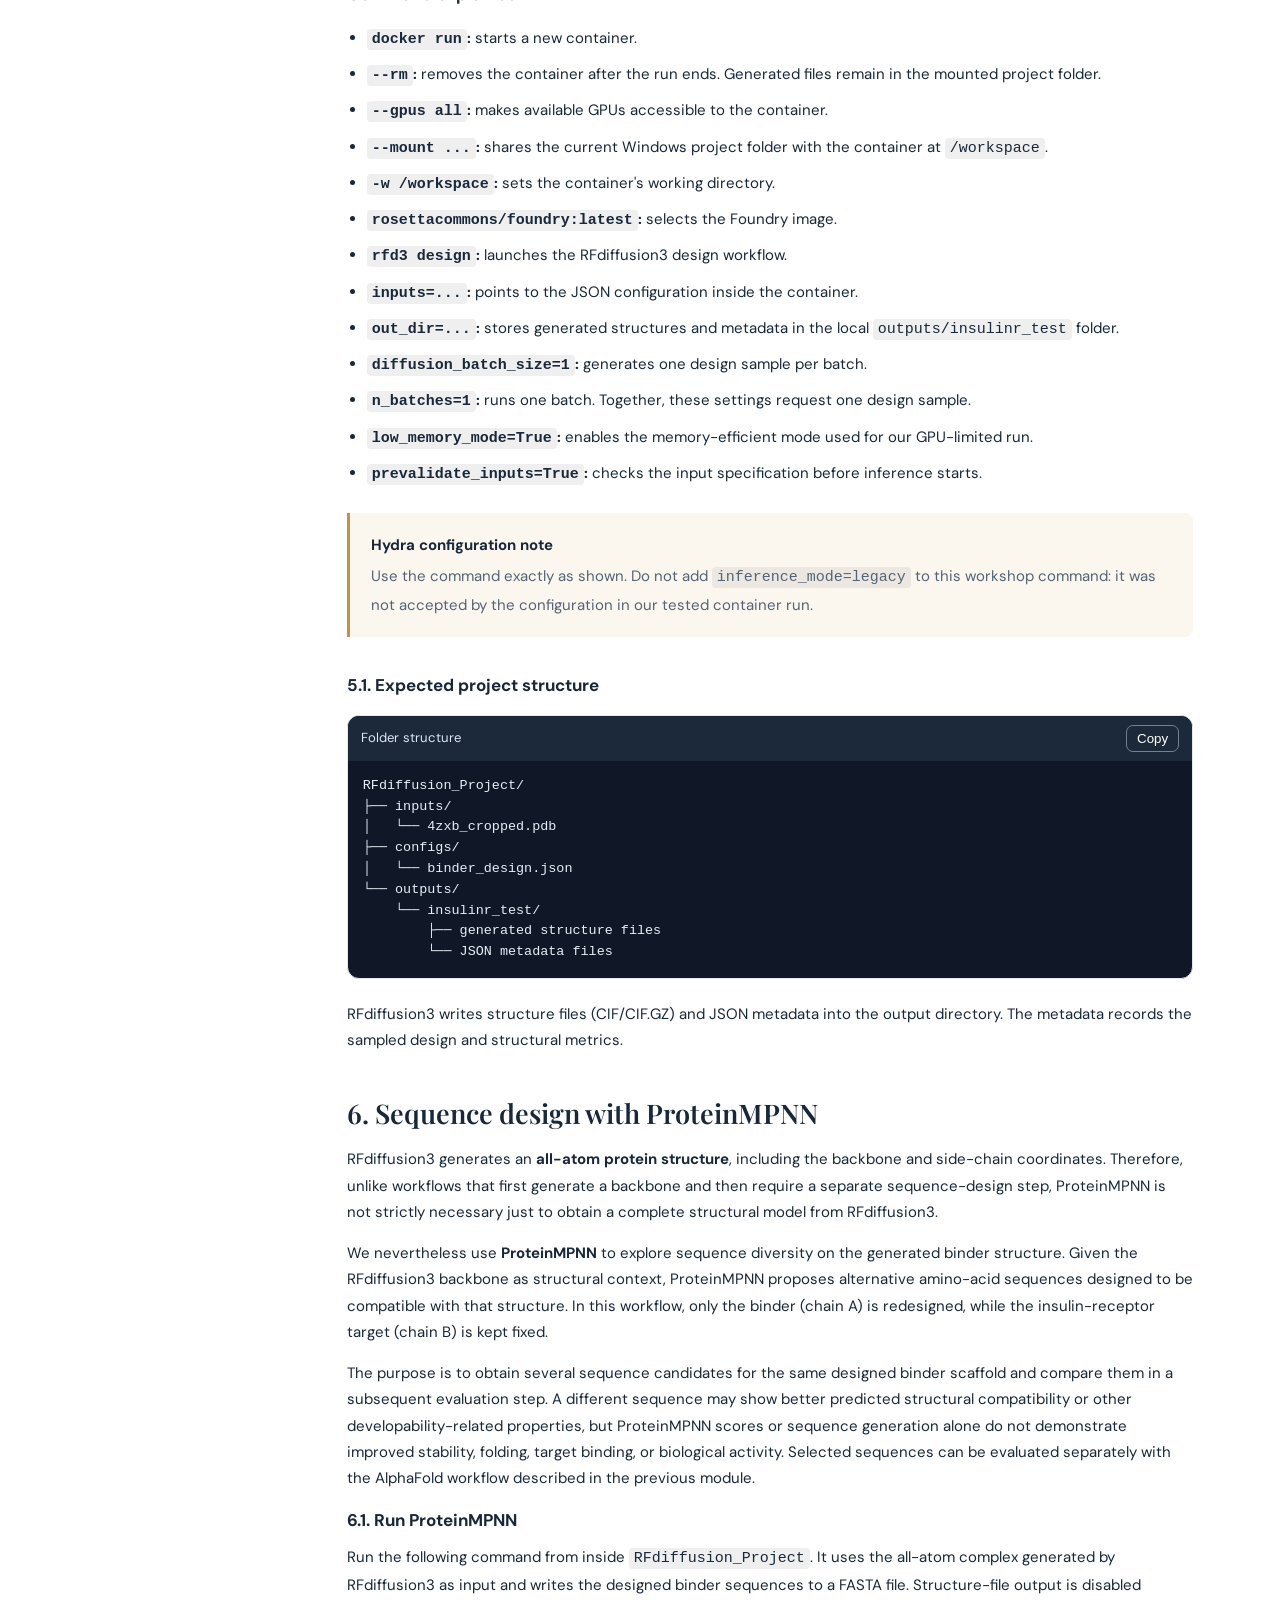
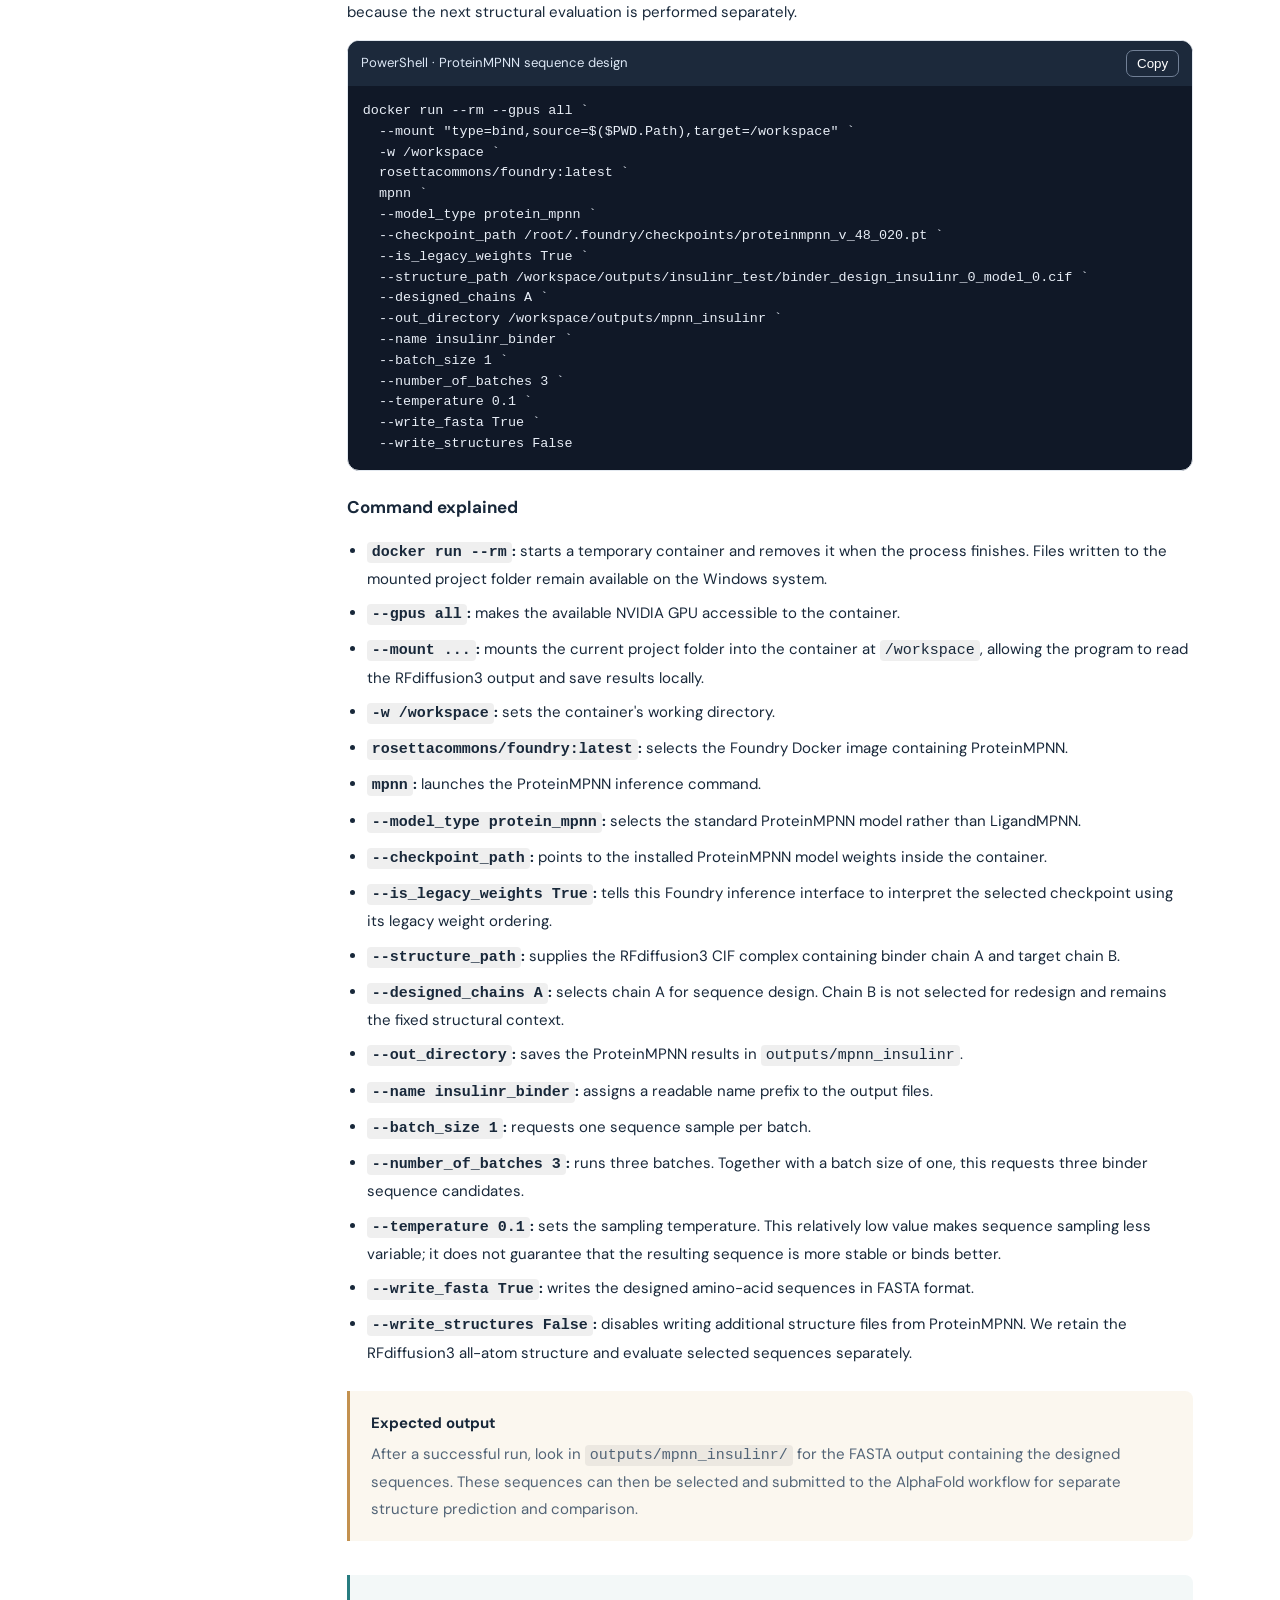
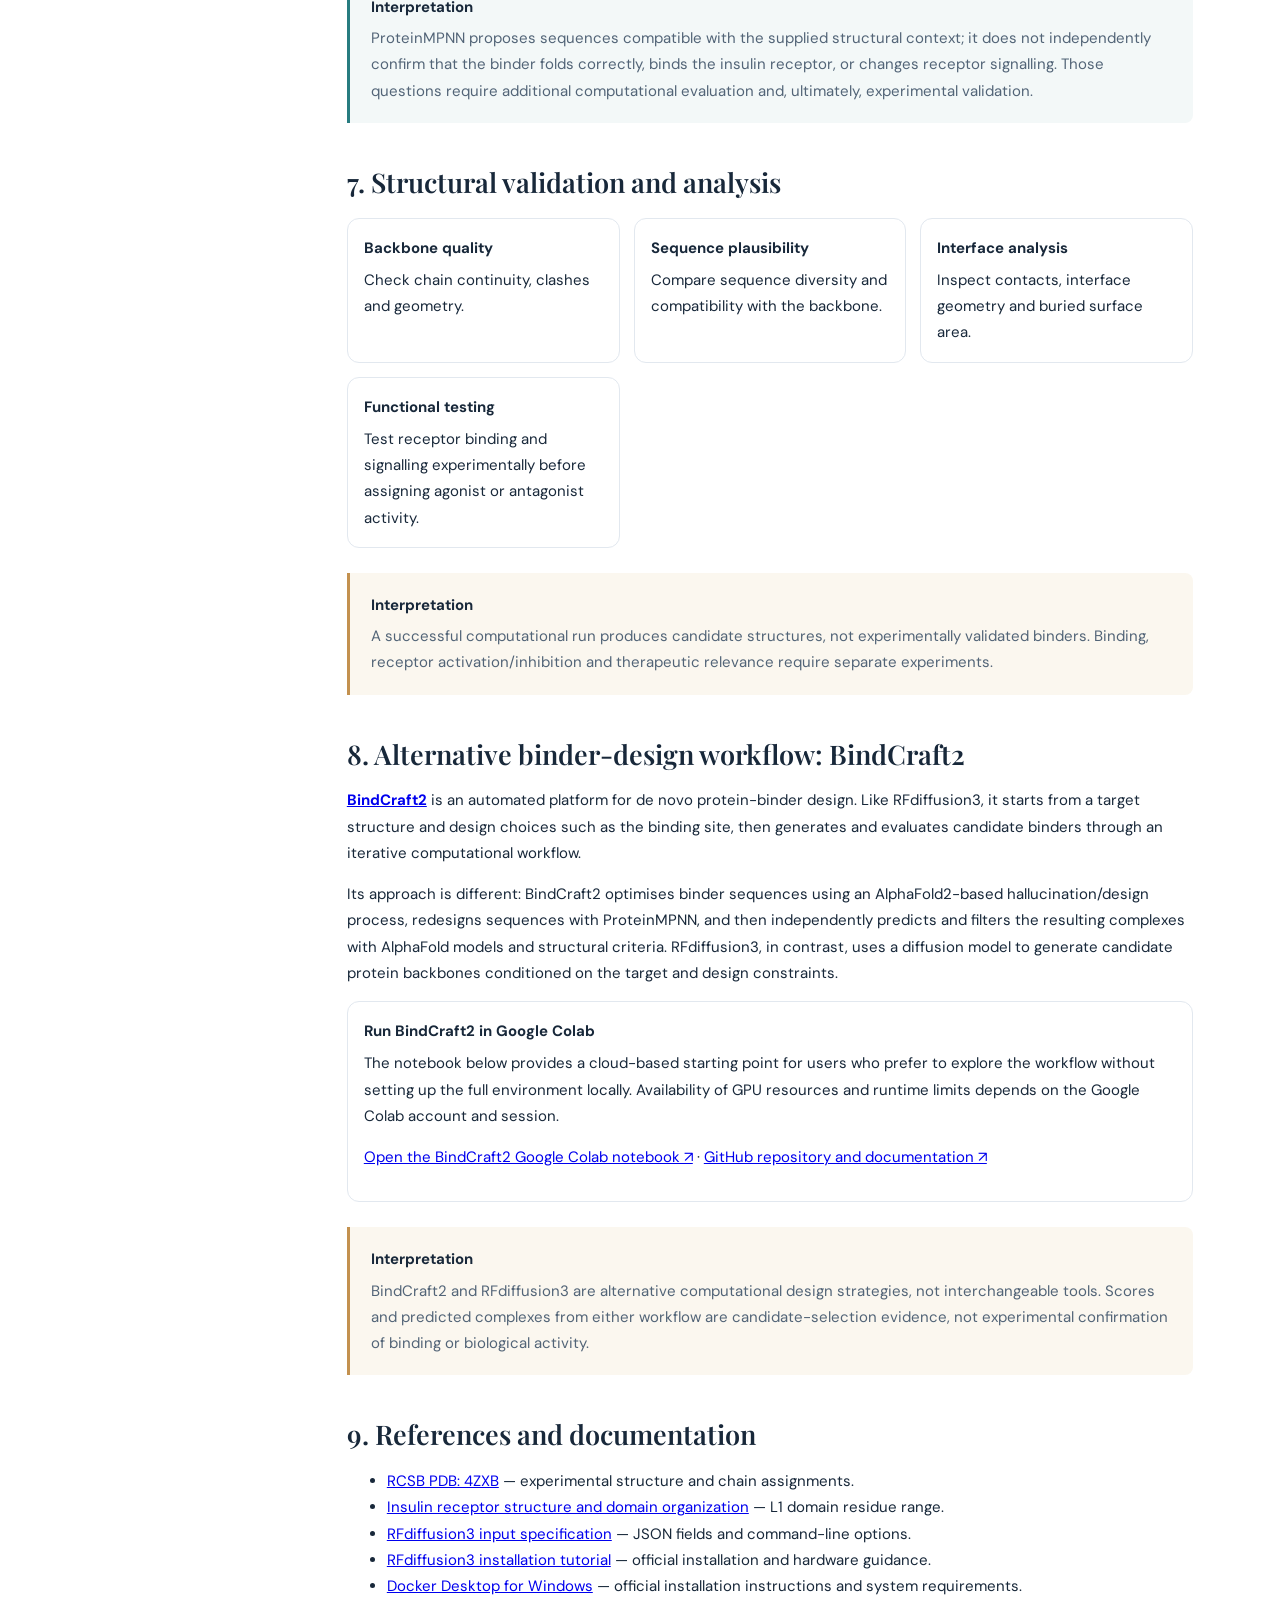
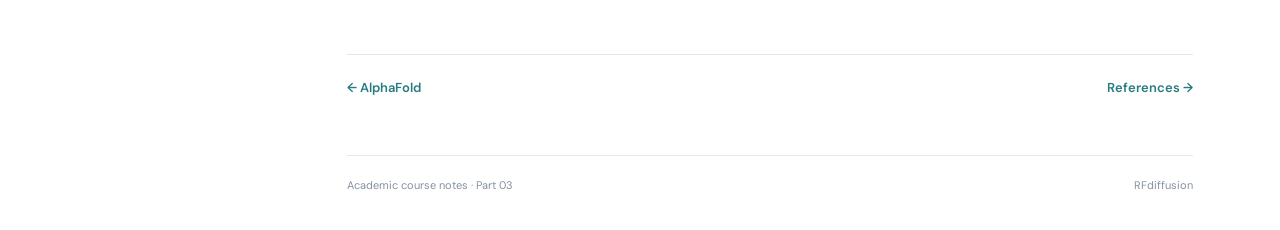
==== commit 6a0c3cf3: "Add files via upload" ====
--- a/rfdiffusion.html
+++ b/rfdiffusion.html
@@ -277,7 +277,54 @@
 
 <section id="mpnn">
 <h2>6. Sequence design with ProteinMPNN</h2>
-<p>After selecting a suitable RFdiffusion3 backbone, ProteinMPNN can propose alternative amino-acid sequences compatible with that structure. For this project, the intended next step is to redesign the binder chain while keeping the insulin-receptor target chain fixed. This is a separate step and is not run by the RFdiffusion3 command above.</p>
+<p>RFdiffusion3 generates an <b>all-atom protein structure</b>, including the backbone and side-chain coordinates. Therefore, unlike workflows that first generate a backbone and then require a separate sequence-design step, ProteinMPNN is not strictly necessary just to obtain a complete structural model from RFdiffusion3.</p>
+<p>We nevertheless use <b>ProteinMPNN</b> to explore sequence diversity on the generated binder structure. Given the RFdiffusion3 backbone as structural context, ProteinMPNN proposes alternative amino-acid sequences designed to be compatible with that structure. In this workflow, only the binder (chain A) is redesigned, while the insulin-receptor target (chain B) is kept fixed.</p>
+<p>The purpose is to obtain several sequence candidates for the same designed binder scaffold and compare them in a subsequent evaluation step. A different sequence may show better predicted structural compatibility or other developability-related properties, but ProteinMPNN scores or sequence generation alone do not demonstrate improved stability, folding, target binding, or biological activity. Selected sequences can be evaluated separately with the AlphaFold workflow described in the previous module.</p>
+
+<h3>6.1. Run ProteinMPNN</h3>
+<p>Run the following command from inside <span class="inline-code">RFdiffusion_Project</span>. It uses the all-atom complex generated by RFdiffusion3 as input and writes the designed binder sequences to a FASTA file. Structure-file output is disabled because the next structural evaluation is performed separately.</p>
+<div class="code-panel"><div class="code-head"><span>PowerShell · ProteinMPNN sequence design</span><button type="button" class="copy-code">Copy</button></div><pre><code>docker run --rm --gpus all `
+  --mount "type=bind,source=$($PWD.Path),target=/workspace" `
+  -w /workspace `
+  rosettacommons/foundry:latest `
+  mpnn `
+  --model_type protein_mpnn `
+  --checkpoint_path /root/.foundry/checkpoints/proteinmpnn_v_48_020.pt `
+  --is_legacy_weights True `
+  --structure_path /workspace/outputs/insulinr_test/binder_design_insulinr_0_model_0.cif `
+  --designed_chains A `
+  --out_directory /workspace/outputs/mpnn_insulinr `
+  --name insulinr_binder `
+  --batch_size 1 `
+  --number_of_batches 3 `
+  --temperature 0.1 `
+  --write_fasta True `
+  --write_structures False</code></pre></div>
+
+<h3>Command explained</h3>
+<ul class="explain-list">
+<li><b><span class="inline-code">docker run --rm</span>:</b> starts a temporary container and removes it when the process finishes. Files written to the mounted project folder remain available on the Windows system.</li>
+<li><b><span class="inline-code">--gpus all</span>:</b> makes the available NVIDIA GPU accessible to the container.</li>
+<li><b><span class="inline-code">--mount ...</span>:</b> mounts the current project folder into the container at <span class="inline-code">/workspace</span>, allowing the program to read the RFdiffusion3 output and save results locally.</li>
+<li><b><span class="inline-code">-w /workspace</span>:</b> sets the container's working directory.</li>
+<li><b><span class="inline-code">rosettacommons/foundry:latest</span>:</b> selects the Foundry Docker image containing ProteinMPNN.</li>
+<li><b><span class="inline-code">mpnn</span>:</b> launches the ProteinMPNN inference command.</li>
+<li><b><span class="inline-code">--model_type protein_mpnn</span>:</b> selects the standard ProteinMPNN model rather than LigandMPNN.</li>
+<li><b><span class="inline-code">--checkpoint_path</span>:</b> points to the installed ProteinMPNN model weights inside the container.</li>
+<li><b><span class="inline-code">--is_legacy_weights True</span>:</b> tells this Foundry inference interface to interpret the selected checkpoint using its legacy weight ordering.</li>
+<li><b><span class="inline-code">--structure_path</span>:</b> supplies the RFdiffusion3 CIF complex containing binder chain A and target chain B.</li>
+<li><b><span class="inline-code">--designed_chains A</span>:</b> selects chain A for sequence design. Chain B is not selected for redesign and remains the fixed structural context.</li>
+<li><b><span class="inline-code">--out_directory</span>:</b> saves the ProteinMPNN results in <span class="inline-code">outputs/mpnn_insulinr</span>.</li>
+<li><b><span class="inline-code">--name insulinr_binder</span>:</b> assigns a readable name prefix to the output files.</li>
+<li><b><span class="inline-code">--batch_size 1</span>:</b> requests one sequence sample per batch.</li>
+<li><b><span class="inline-code">--number_of_batches 3</span>:</b> runs three batches. Together with a batch size of one, this requests three binder sequence candidates.</li>
+<li><b><span class="inline-code">--temperature 0.1</span>:</b> sets the sampling temperature. This relatively low value makes sequence sampling less variable; it does not guarantee that the resulting sequence is more stable or binds better.</li>
+<li><b><span class="inline-code">--write_fasta True</span>:</b> writes the designed amino-acid sequences in FASTA format.</li>
+<li><b><span class="inline-code">--write_structures False</span>:</b> disables writing additional structure files from ProteinMPNN. We retain the RFdiffusion3 all-atom structure and evaluate selected sequences separately.</li>
+</ul>
+
+<div class="notice"><strong>Expected output</strong><p>After a successful run, look in <span class="inline-code">outputs/mpnn_insulinr/</span> for the FASTA output containing the designed sequences. These sequences can then be selected and submitted to the AlphaFold workflow for separate structure prediction and comparison.</p></div>
+<div class="callout"><strong>Interpretation</strong><p>ProteinMPNN proposes sequences compatible with the supplied structural context; it does not independently confirm that the binder folds correctly, binds the insulin receptor, or changes receptor signalling. Those questions require additional computational evaluation and, ultimately, experimental validation.</p></div>
 </section>
 
 <section id="validation">
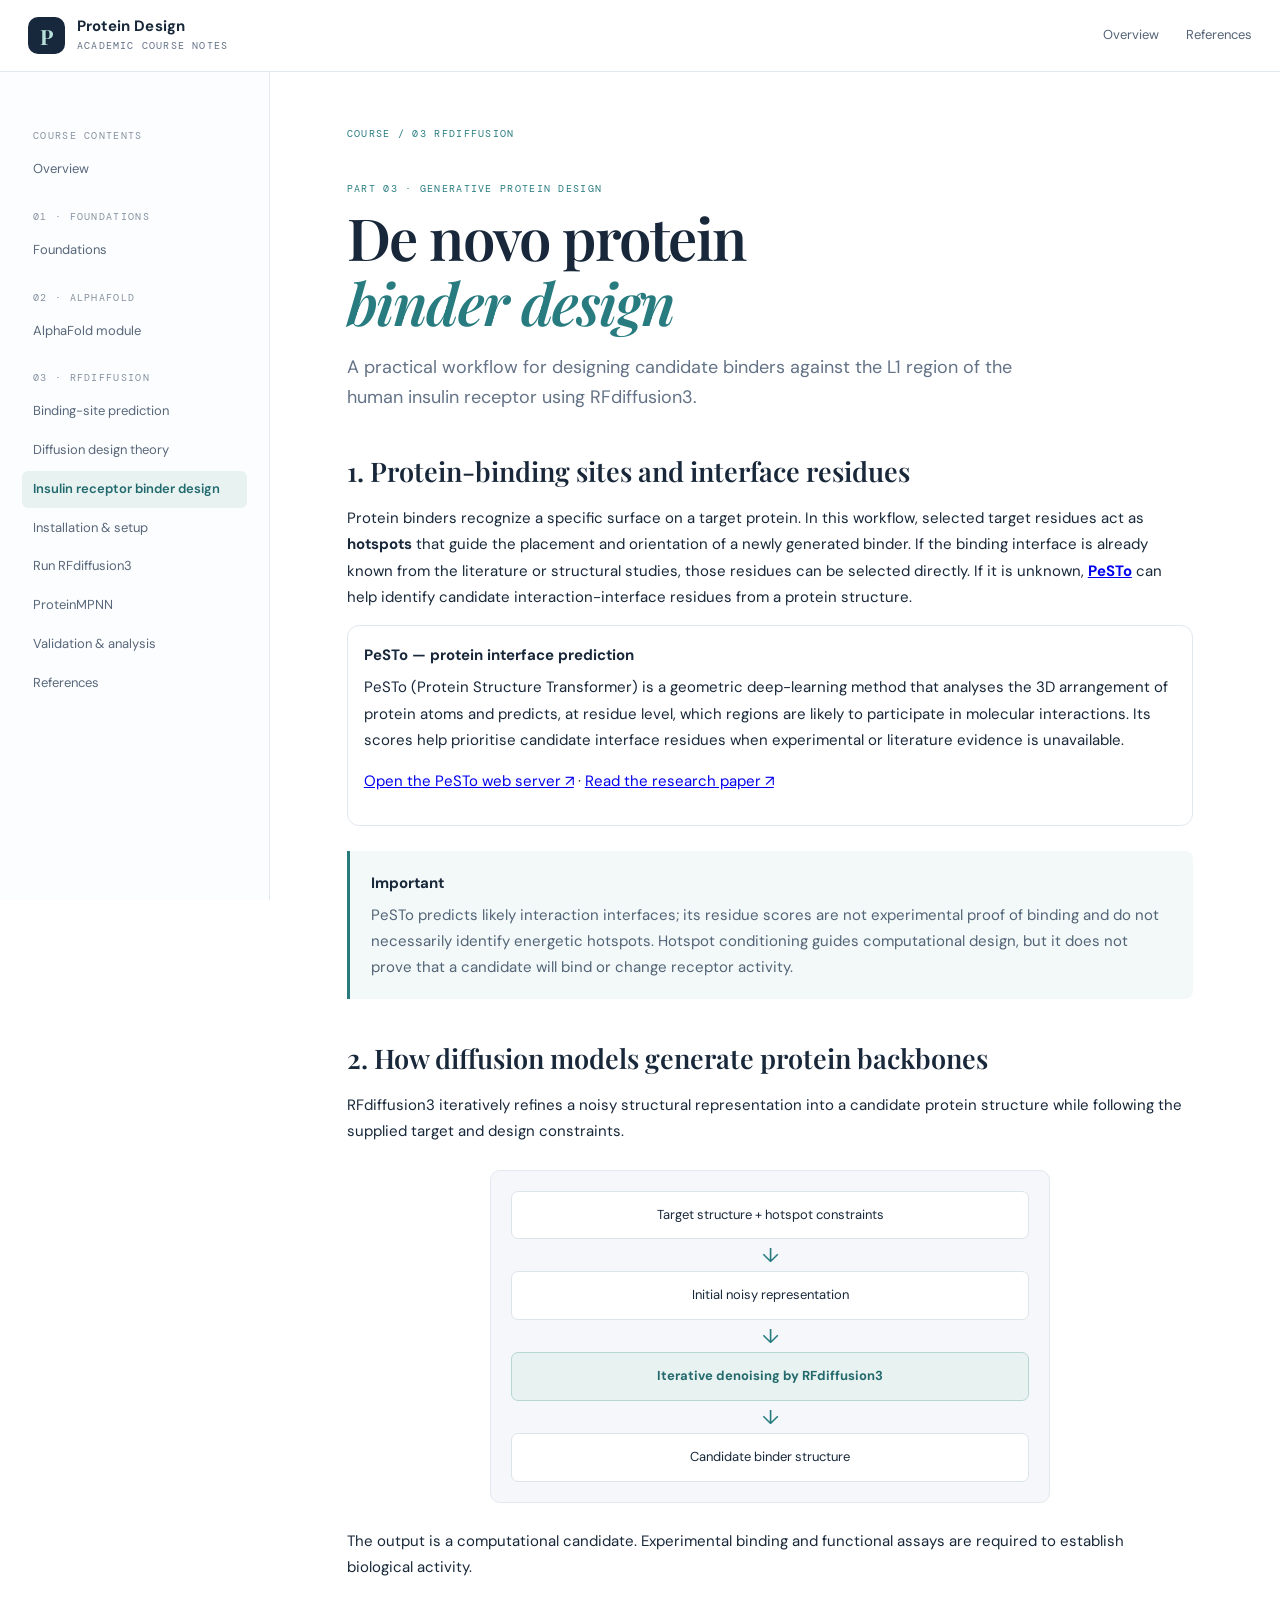
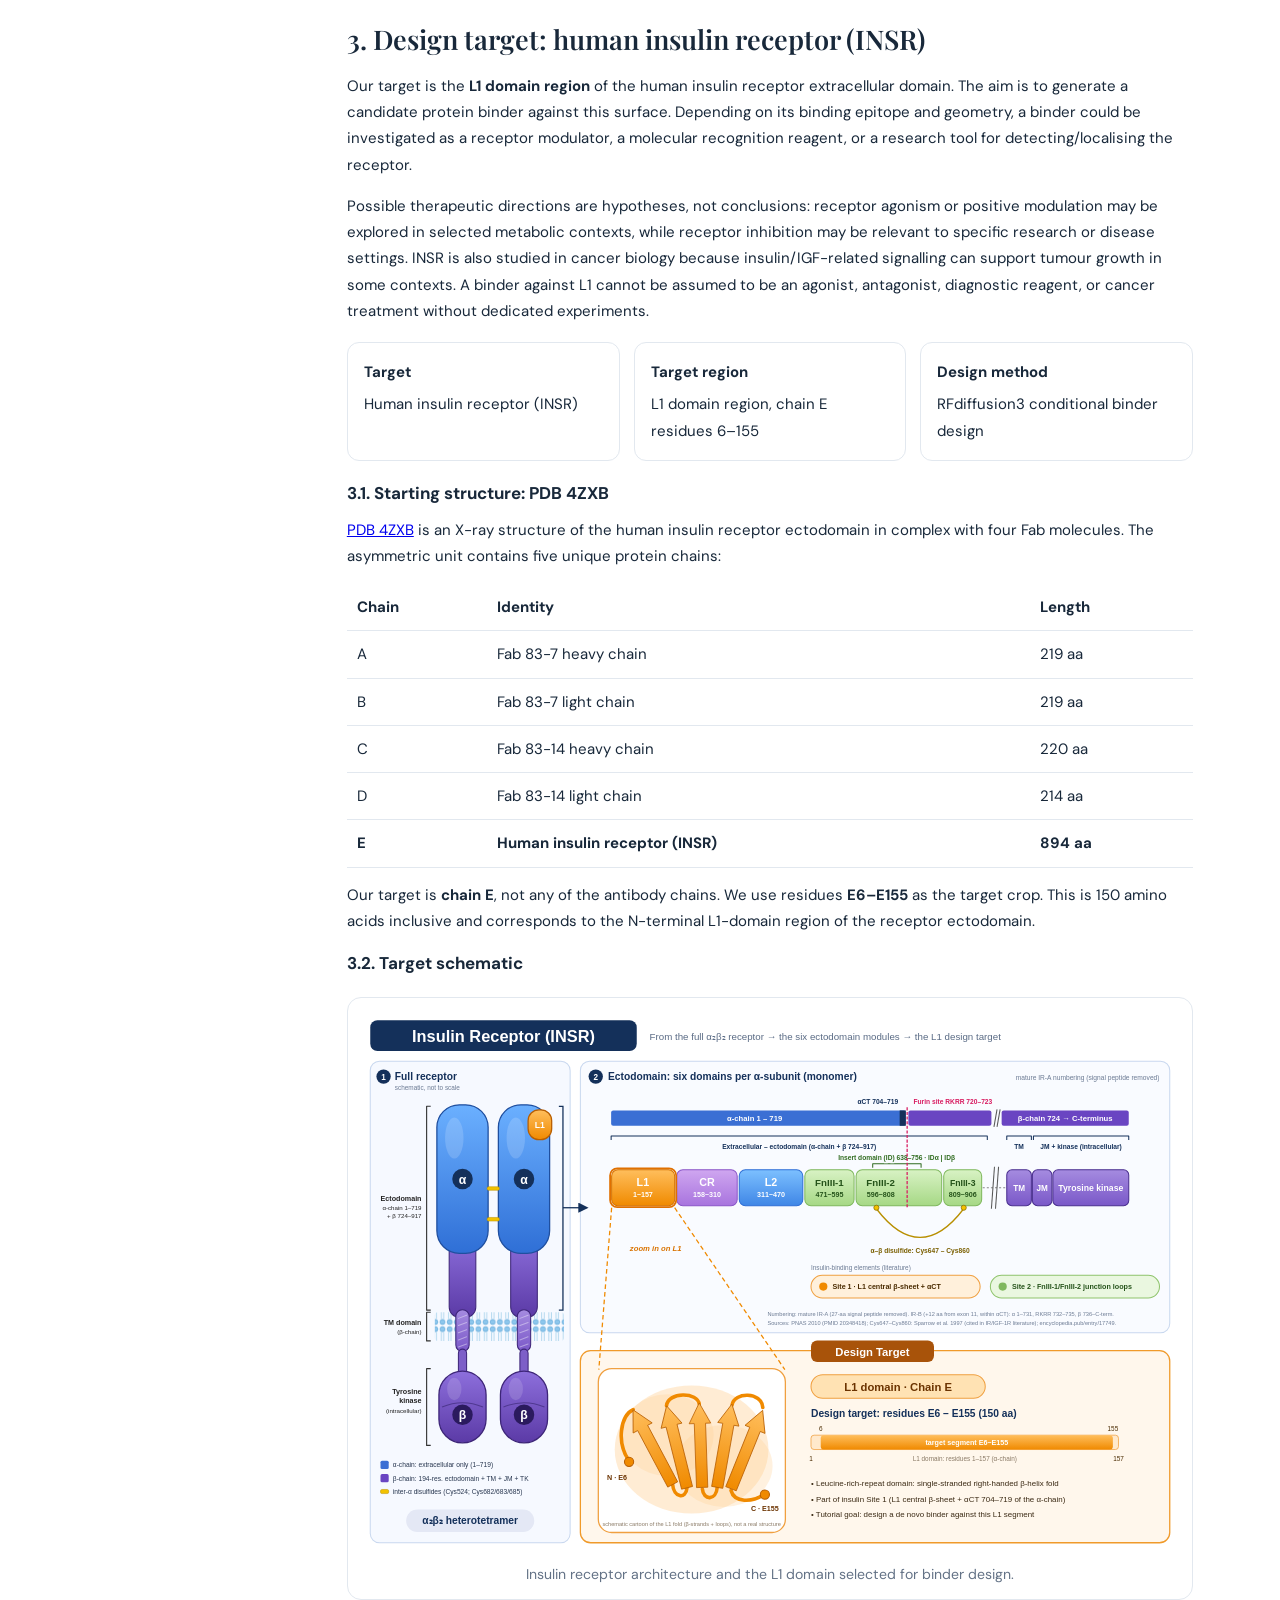
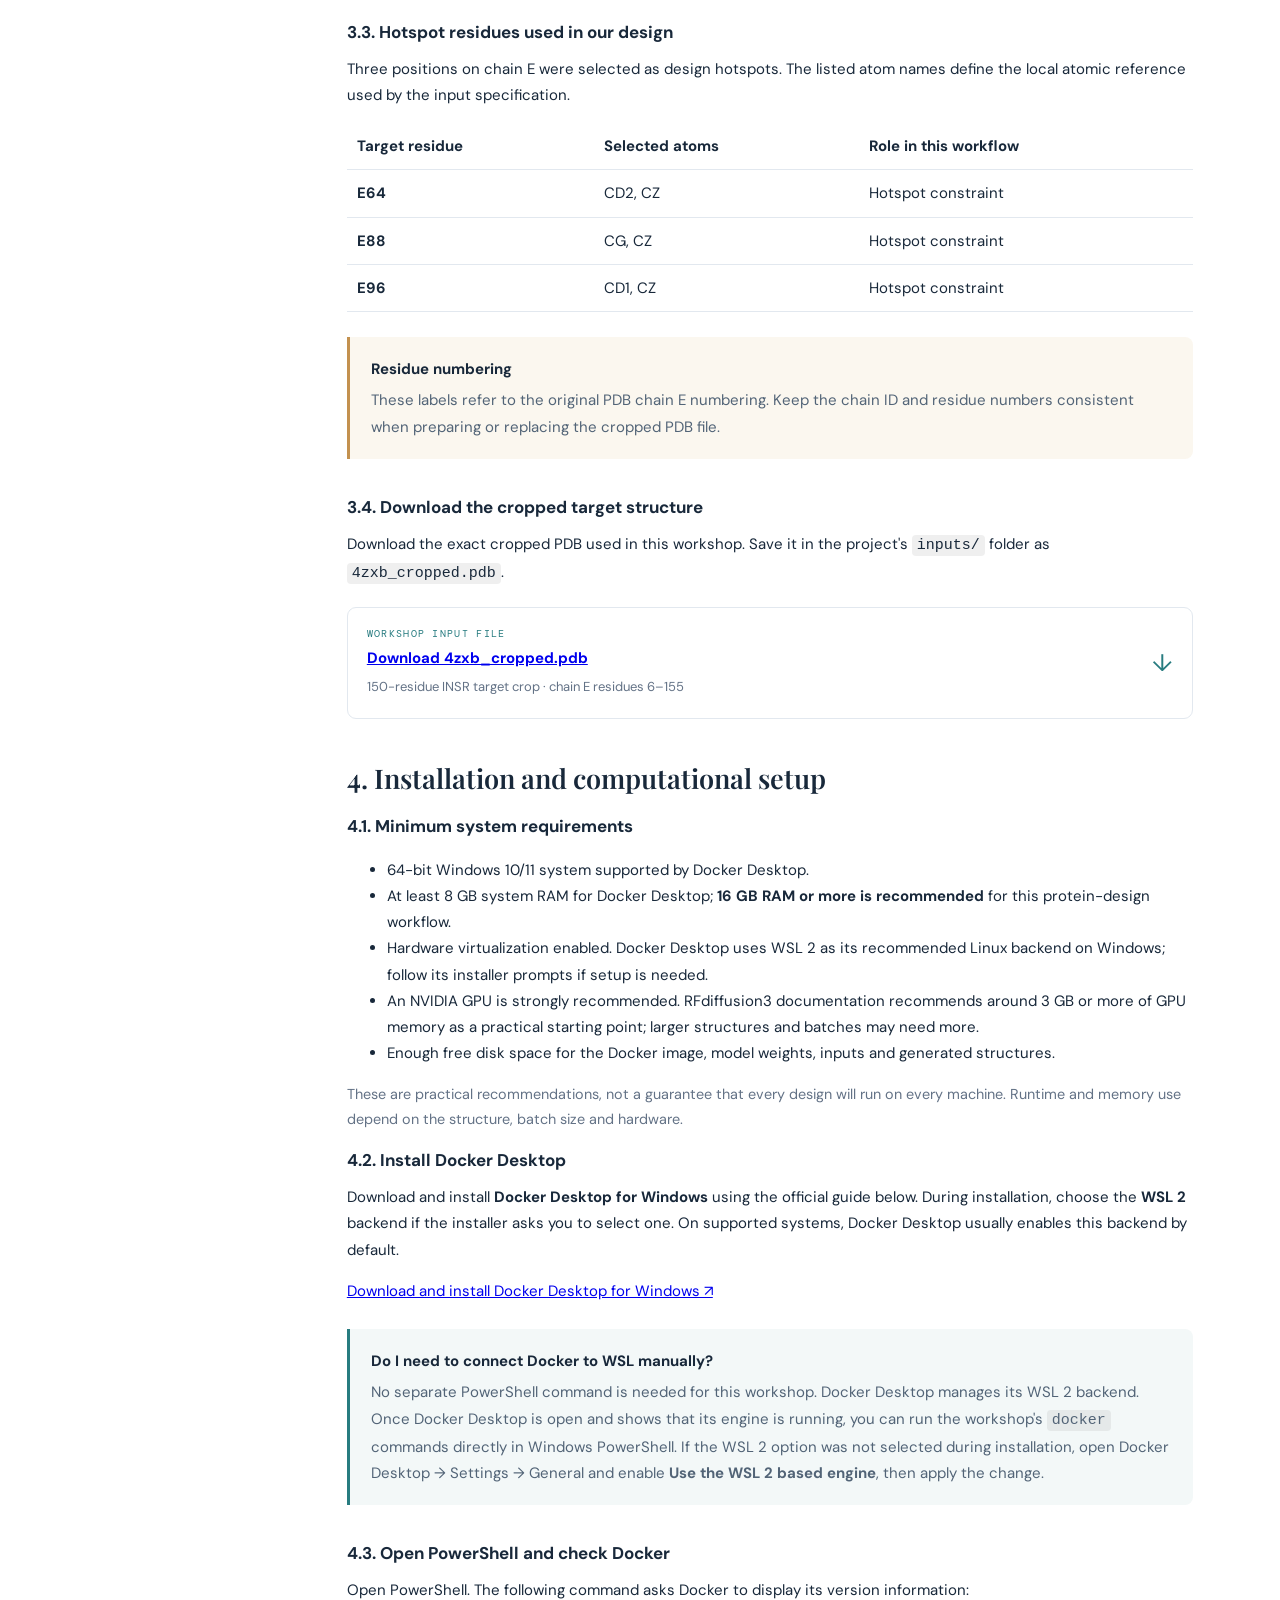
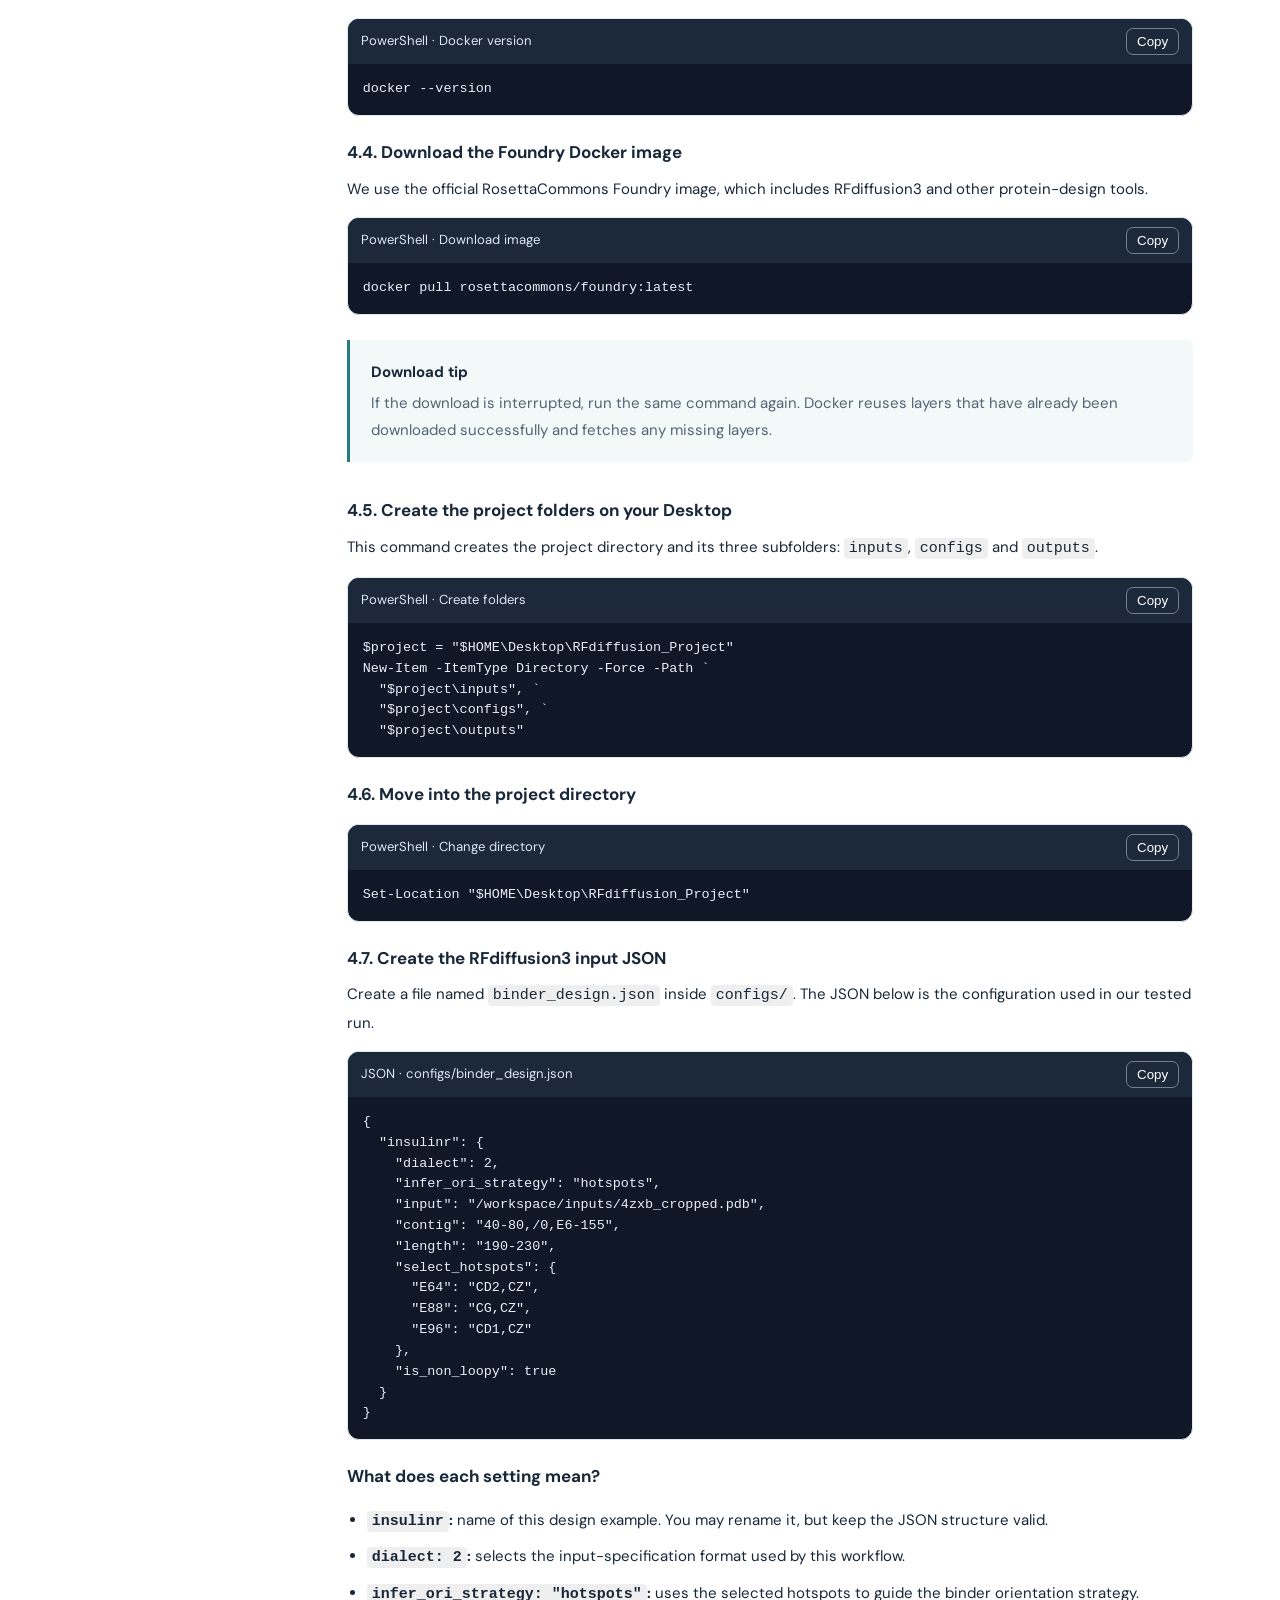
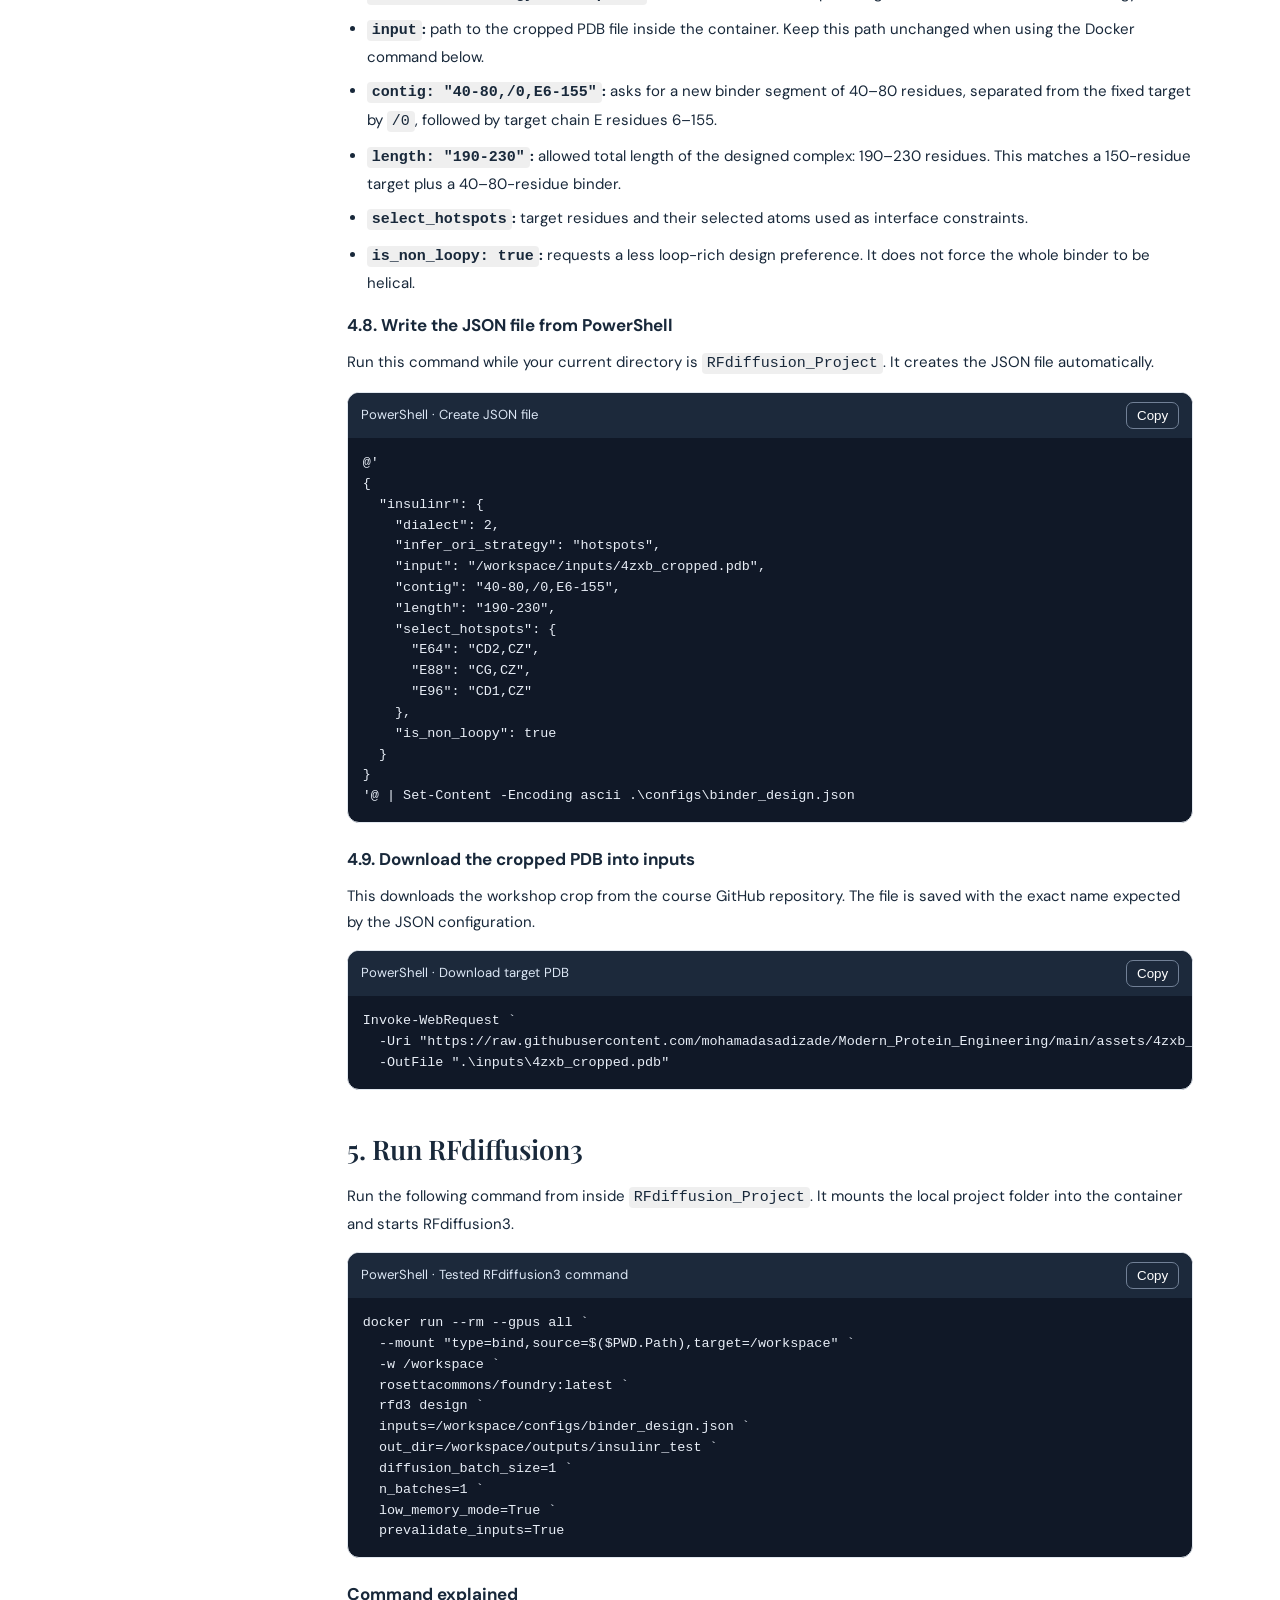
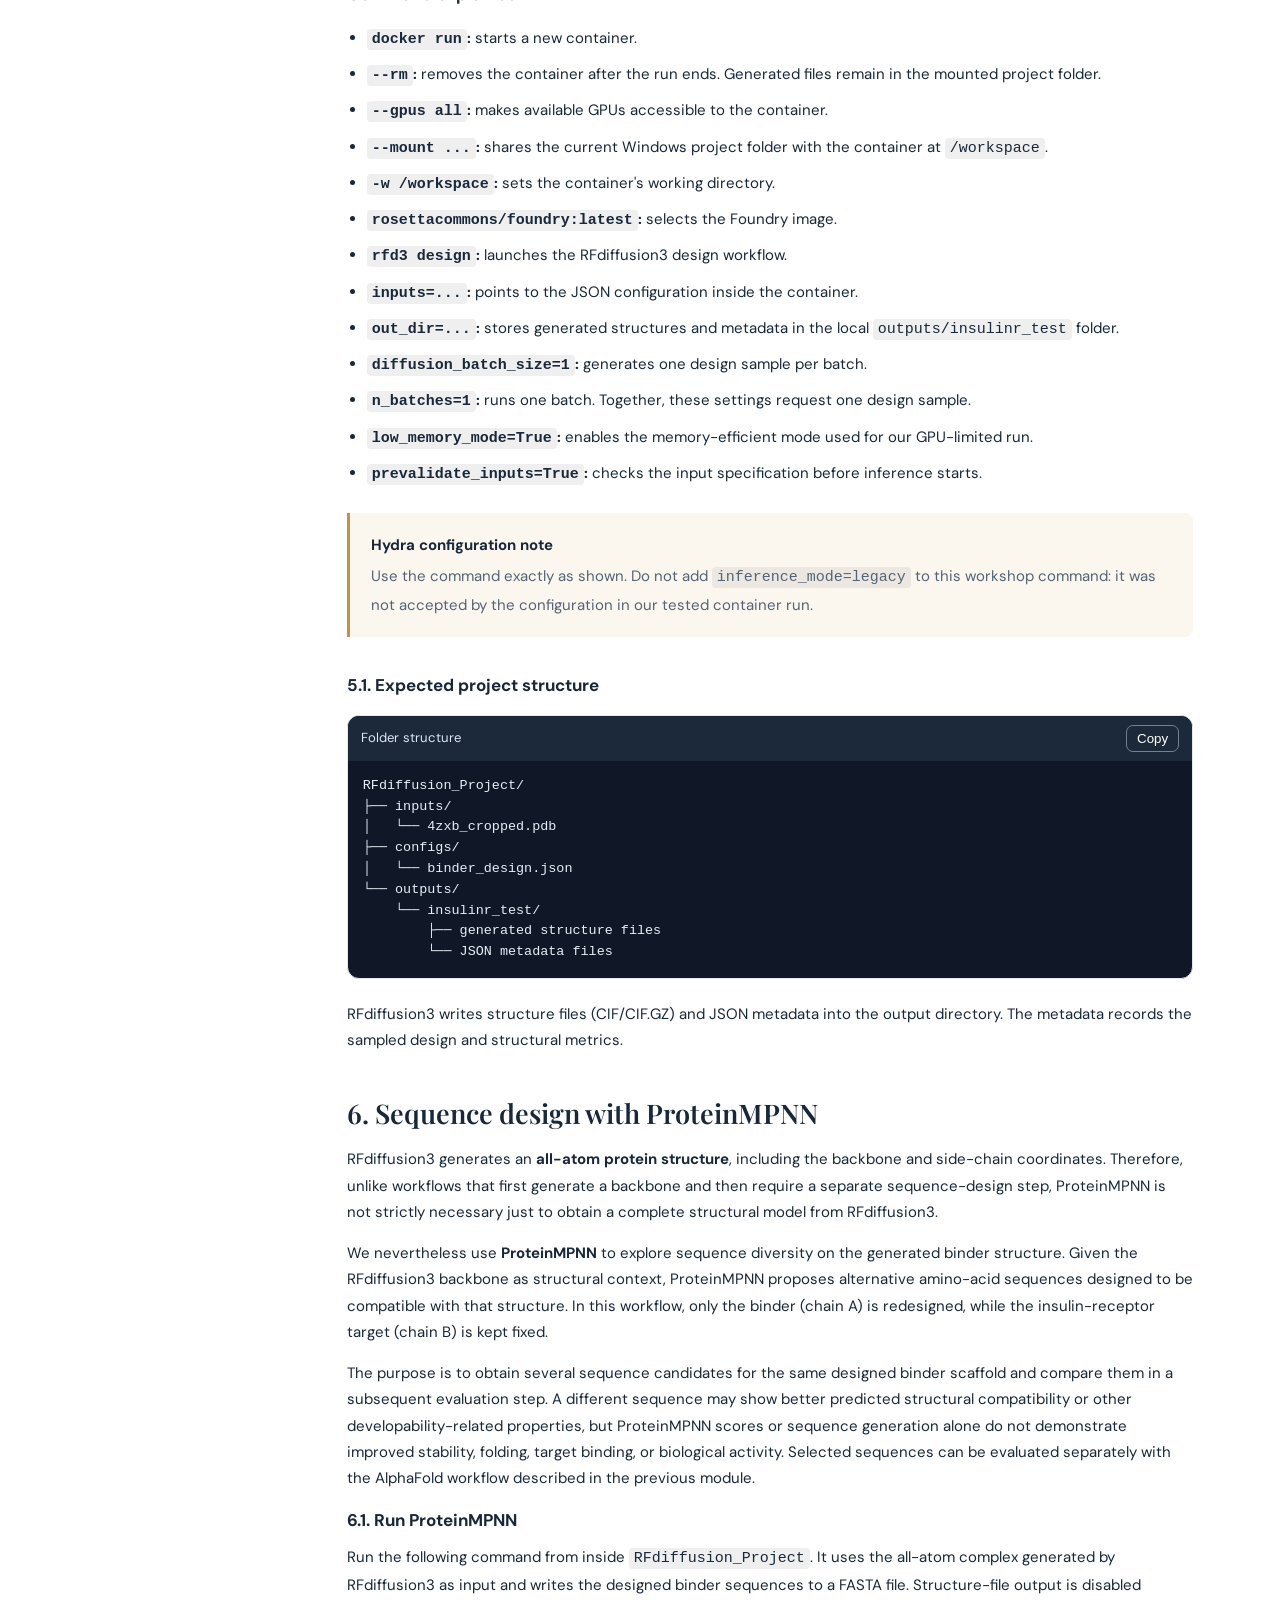
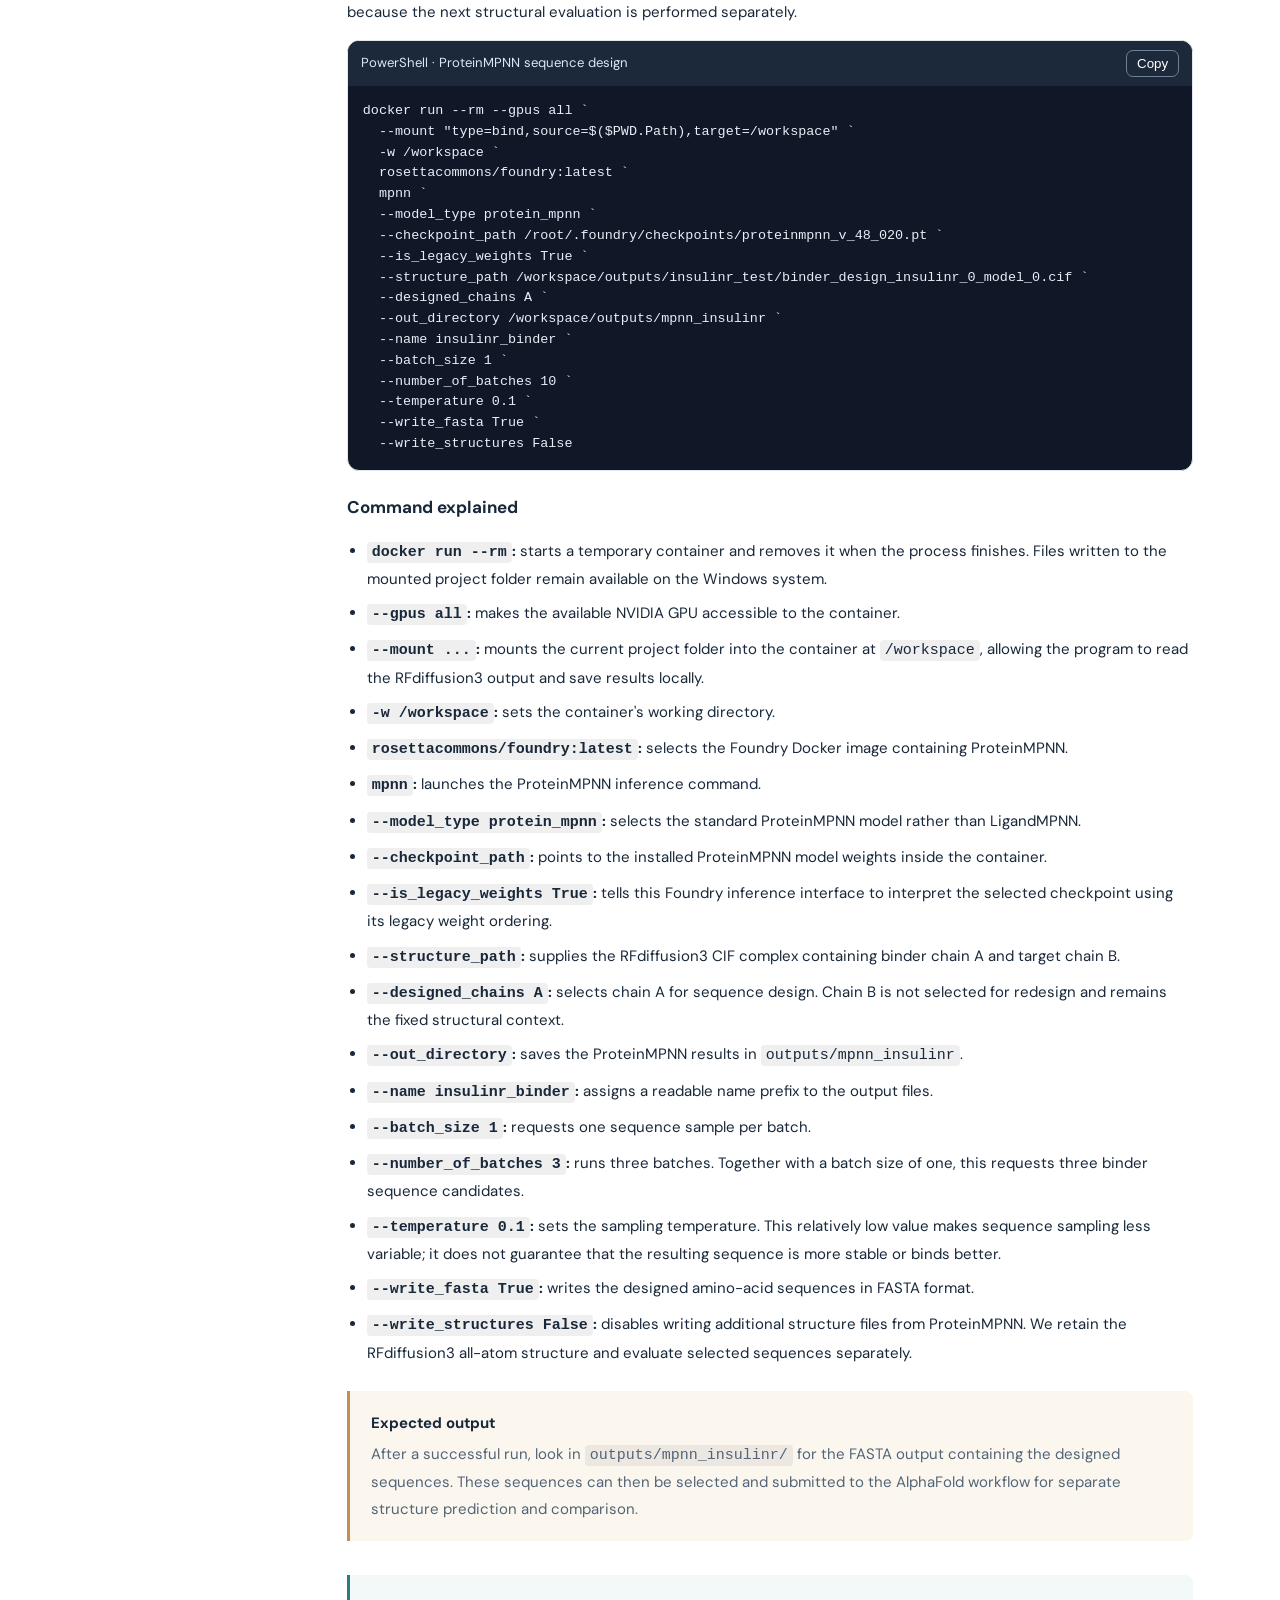
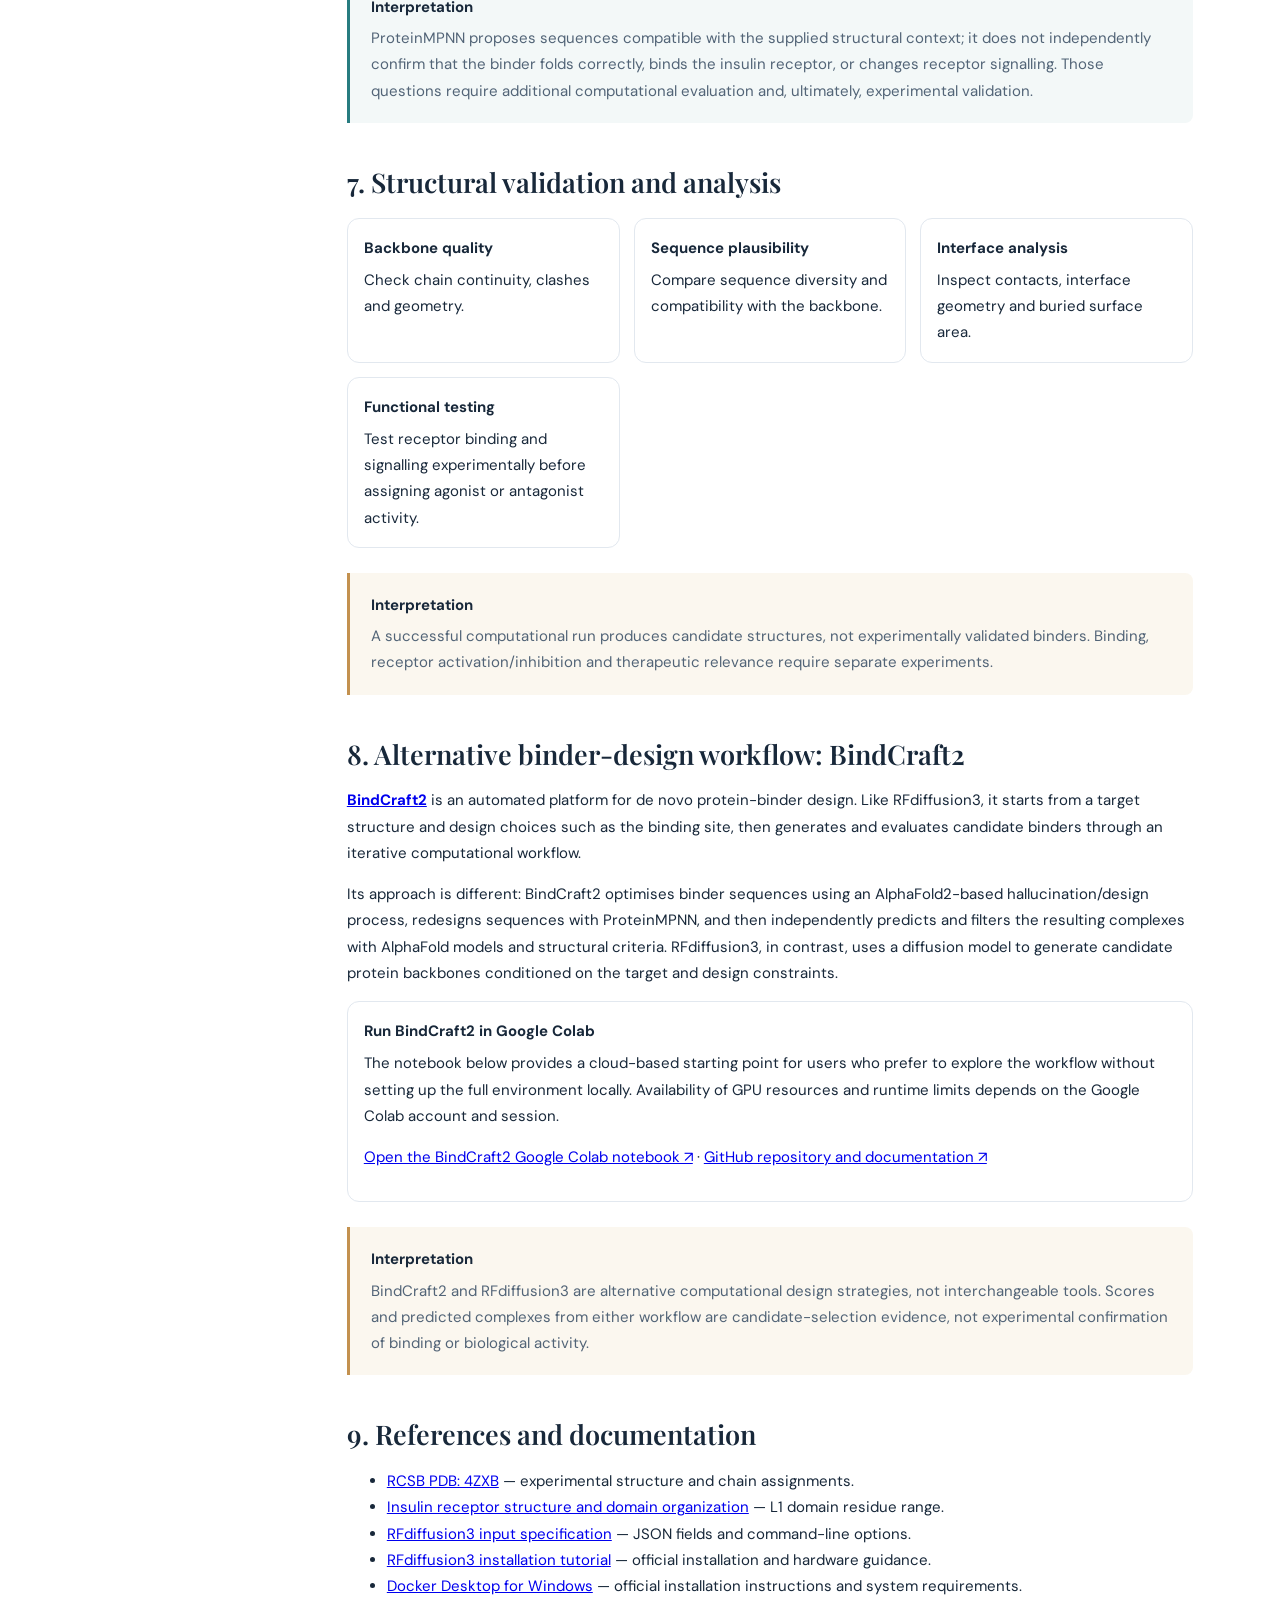
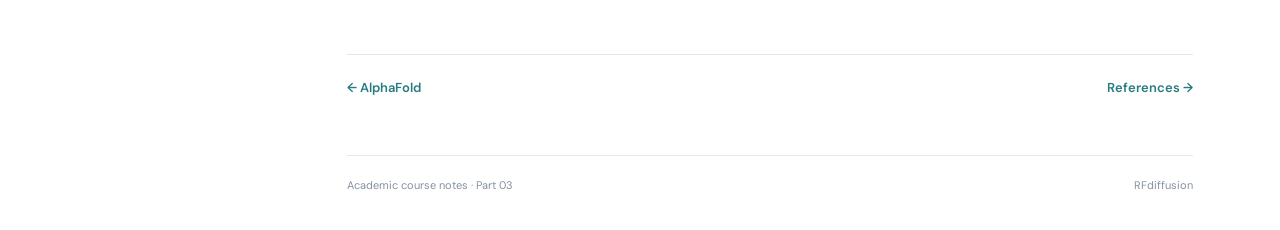
==== commit 96bfb178: "Update rfdiffusion.html" ====
--- a/rfdiffusion.html
+++ b/rfdiffusion.html
@@ -296,7 +296,7 @@
   --out_directory /workspace/outputs/mpnn_insulinr `
   --name insulinr_binder `
   --batch_size 1 `
-  --number_of_batches 3 `
+  --number_of_batches 10 `
   --temperature 0.1 `
   --write_fasta True `
   --write_structures False</code></pre></div>
@@ -380,4 +380,4 @@
 });
 </script>
 </body>
-</html>+</html>
